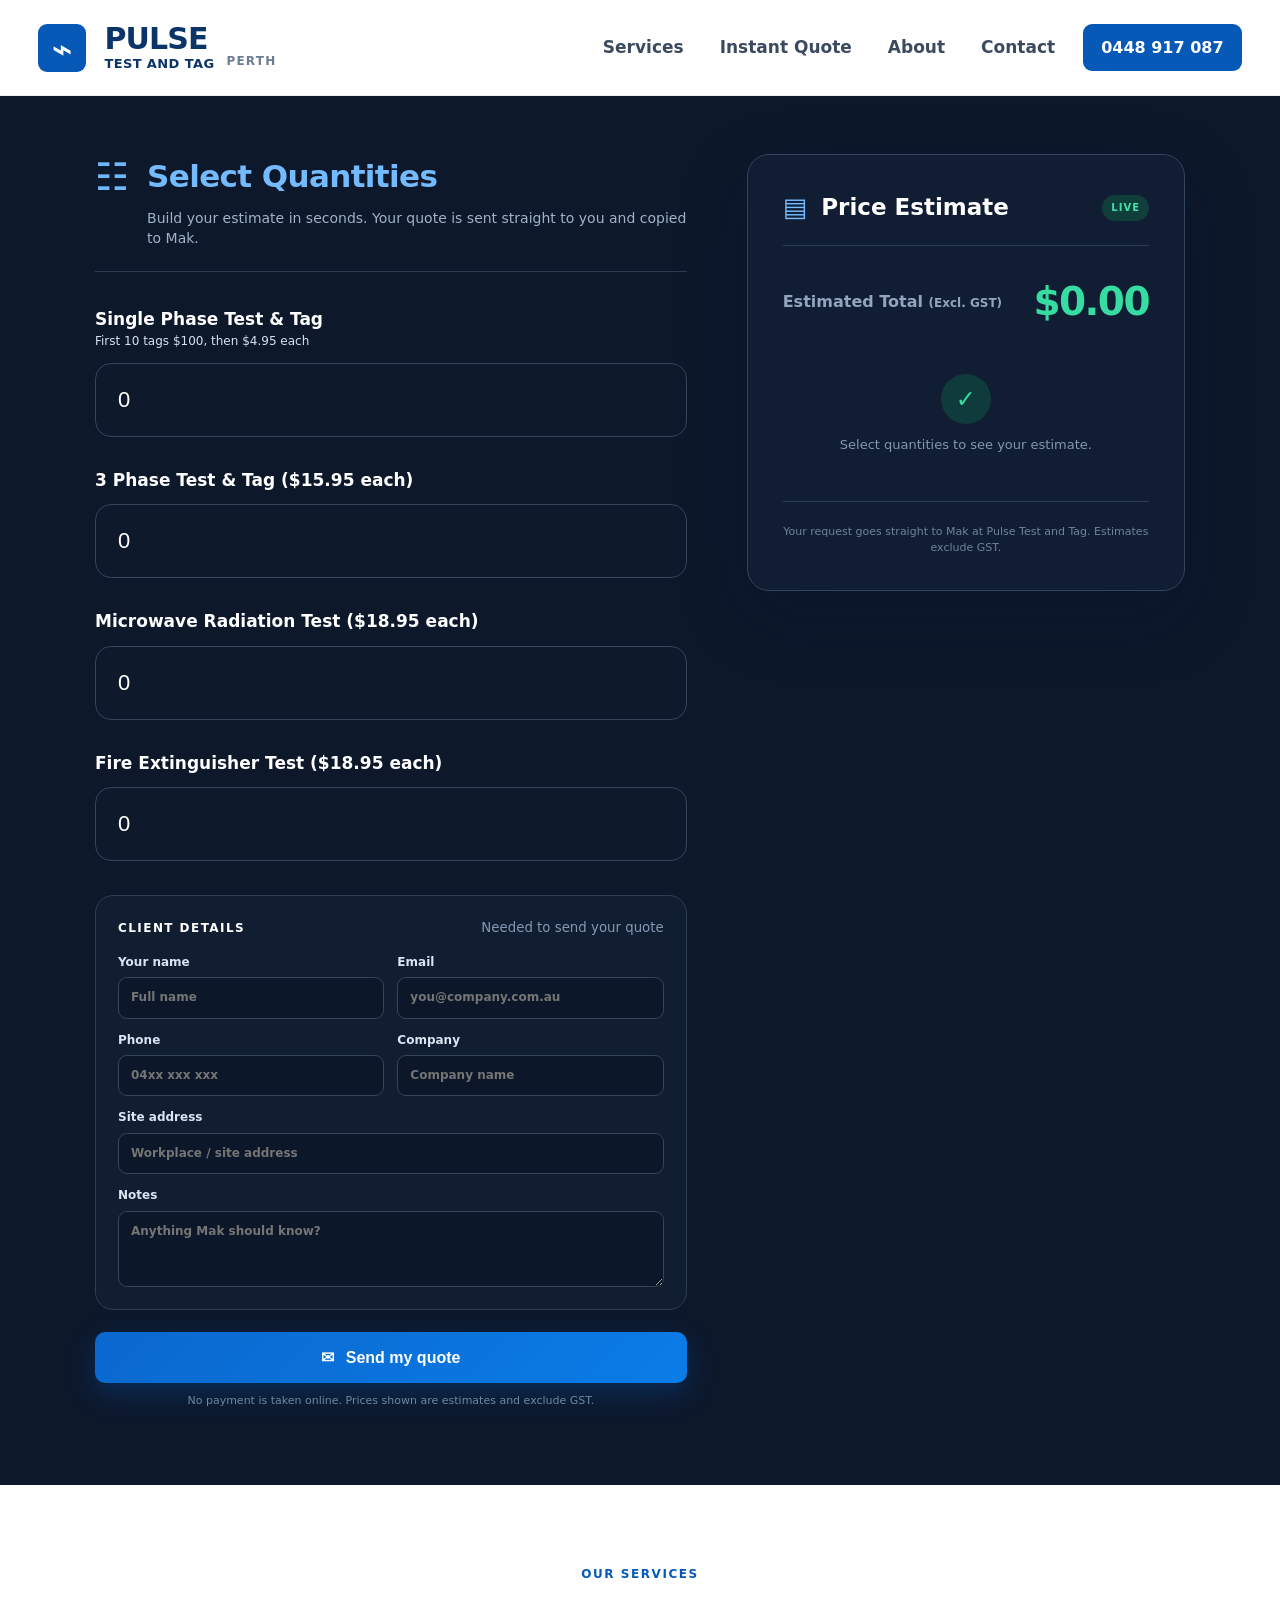
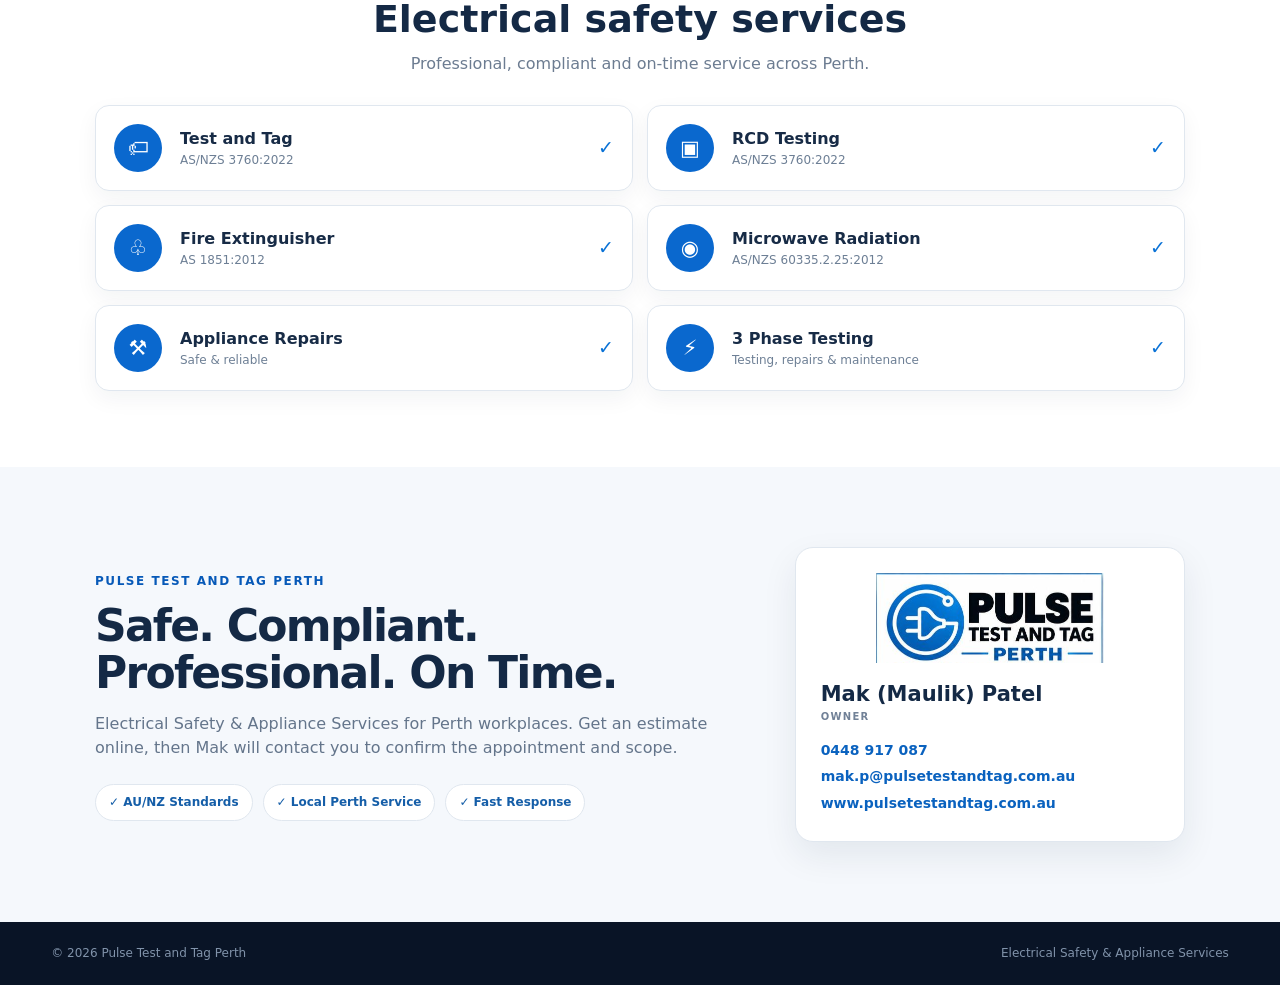
==== index.html @ f54ebde2 "Update viewport meta tag and form submission logic" ====
<!doctype html>
<html lang="en-AU">
<head>
  <meta charset="utf-8" />
  <meta name="viewport" content="width=device-width, initial-scale=1" />
  <meta name="description" content="Pulse Test and Tag Perth — instant test and tag quotes for electrical safety services." />
  <title>Pulse Test and Tag Perth | Instant Quote</title>
  <link rel="icon" href="pulse-logo.png" />
  <link rel="stylesheet" href="styles.css" />
</head>
<body>
  <header class="site-header">
    <div class="nav-shell">
      <a class="brand" href="#top" aria-label="Pulse Test and Tag Perth home">
        <span class="brand-mark">⌁</span>
        <span class="brand-word"><strong>PULSE</strong><small>TEST AND TAG</small></span>
        <span class="brand-perth">PERTH</span>
      </a>
      <nav class="desktop-nav" aria-label="Main navigation">
        <a href="#services">Services</a>
        <a href="#quote">Instant Quote</a>
        <a href="#about">About</a>
        <a href="#contact">Contact</a>
      </nav>
      <a class="header-call" href="tel:0448917087">0448 917 087</a>
    </div>
  </header>

  <main id="top">
    <section class="quote-hero" id="quote">
      <div class="quote-shell">
        <div class="quote-intro">
          <div class="mini-brand">
            <img src="pulse-logo.png" alt="Pulse Test and Tag Perth" />
          </div>
          <div class="title-line">
            <span class="sliders">☷</span>
            <div>
              <h1>Select Quantities</h1>
              <p>Build your estimate in seconds. Your quote is sent straight to you and copied to Mak.</p>
            </div>
          </div>
          <div class="rule"></div>

          <!-- WEB3FORMS NATIVE POST FORM -->
          <form id="quoteForm" action="https://api.web3forms.com/submit" method="POST">
            <input type="hidden" name="access_key" value="197459b2-5d3c-4fb0-997a-0d54102d7a5e">
            <input type="hidden" name="subject" value="New Pulse Test & Tag Quote Request">
            <input type="hidden" name="from_name" value="Pulse Test & Tag Perth Website">

            <!-- CALCULATED FORM VALUES FOR EMAIL -->
            <input type="hidden" name="Estimate_Ex_GST" id="quoteTotal" value="$0.00">
            <input type="hidden" name="Estimate_GST" id="quoteGst" value="$0.00">
            <input type="hidden" name="Estimate_Inc_GST" id="quoteTotalInc" value="$0.00">

            <div class="quantity-list">
              <label class="quantity-field">
                <span class="field-title">Single Phase Test &amp; Tag</span>
                <span class="field-help">First 10 tags $100, then $4.95 each</span>
                <input type="number" min="0" step="1" value="0" name="Single_Phase_Qty" id="singlePhase" inputmode="numeric" oninput="calculateEstimate()" />
              </label>
              <label class="quantity-field">
                <span class="field-title">3 Phase Test &amp; Tag <em>($15.95 each)</em></span>
                <input type="number" min="0" step="1" value="0" name="Three_Phase_Qty" id="threePhase" inputmode="numeric" oninput="calculateEstimate()" />
              </label>
              <label class="quantity-field">
                <span class="field-title">Microwave Radiation Test <em>($18.95 each)</em></span>
                <input type="number" min="0" step="1" value="0" name="Microwave_Qty" id="microwave" inputmode="numeric" oninput="calculateEstimate()" />
              </label>
              <label class="quantity-field">
                <span class="field-title">Fire Extinguisher Test <em>($18.95 each)</em></span>
                <input type="number" min="0" step="1" value="0" name="Fire_Extinguisher_Qty" id="fire" inputmode="numeric" oninput="calculateEstimate()" />
              </label>
            </div>

            <div class="client-box">
              <div class="client-heading"><span>CLIENT DETAILS</span><small>Needed to send your quote</small></div>
              <div class="client-grid">
                <label>Your name<input required name="Client_Name" id="clientName" placeholder="Full name" /></label>
                <label>Email<input required type="email" name="email" id="clientEmail" placeholder="you@company.com.au" /></label>
                <label>Phone<input name="Phone" id="clientPhone" placeholder="04xx xxx xxx" /></label>
                <label>Company<input name="Company" id="clientCompany" placeholder="Company name" /></label>
                <label class="full">Site address<input name="Address" id="clientAddress" placeholder="Workplace / site address" /></label>
                <label class="full">Notes<textarea name="Notes" id="clientNotes" rows="3" placeholder="Anything Mak should know?"></textarea></label>
              </div>
            </div>

            <button class="send-btn" id="sendBtn" type="submit"><span>✉</span> Send my quote</button>
            <p class="privacy-note">No payment is taken online. Prices shown are estimates and exclude GST.</p>
          </form>
        </div>

        <aside class="estimate-card" aria-live="polite">
          <div class="estimate-header">
            <div class="estimate-title"><span class="receipt-icon">▤</span><h2>Price Estimate</h2></div>
            <span class="live-dot">LIVE</span>
          </div>
          <div class="estimate-rule"></div>
          <div class="estimate-total">
            <span>Estimated Total <small>(Excl. GST)</small></span>
            <strong id="total">$0.00</strong>
          </div>
          <div class="estimate-items" id="estimateList">
            <div class="empty-state"><span class="check-circle">✓</span><p>Select quantities to see your estimate.</p></div>
          </div>
          <div class="estimate-foot">Your request goes straight to Mak at Pulse Test and Tag. Estimates exclude GST.</div>
        </aside>
      </div>
    </section>

    <section class="service-band" id="services">
      <div class="services-shell">
        <div class="services-heading">
          <span>OUR SERVICES</span>
          <h2>Electrical safety services</h2>
          <p>Professional, compliant and on-time service across Perth.</p>
        </div>
        <div class="service-grid">
          <article><div class="service-icon">🏷</div><div><h3>Test and Tag</h3><p>AS/NZS 3760:2022</p></div><b>✓</b></article>
          <article><div class="service-icon">▣</div><div><h3>RCD Testing</h3><p>AS/NZS 3760:2022</p></div><b>✓</b></article>
          <article><div class="service-icon">♧</div><div><h3>Fire Extinguisher</h3><p>AS 1851:2012</p></div><b>✓</b></article>
          <article><div class="service-icon">◉</div><div><h3>Microwave Radiation</h3><p>AS/NZS 60335.2.25:2012</p></div><b>✓</b></article>
          <article><div class="service-icon">⚒</div><div><h3>Appliance Repairs</h3><p>Safe &amp; reliable</p></div><b>✓</b></article>
          <article><div class="service-icon">⚡</div><div><h3>3 Phase Testing</h3><p>Testing, repairs &amp; maintenance</p></div><b>✓</b></article>
        </div>
      </div>
    </section>

    <section class="about-section" id="about">
      <div class="about-shell">
        <div>
          <span class="eyebrow">PULSE TEST AND TAG PERTH</span>
          <h2>Safe. Compliant. Professional. On Time.</h2>
          <p>Electrical Safety &amp; Appliance Services for Perth workplaces. Get an estimate online, then Mak will contact you to confirm the appointment and scope.</p>
          <div class="trust-pills"><span>✓ AU/NZ Standards</span><span>✓ Local Perth Service</span><span>✓ Fast Response</span></div>
        </div>
        <div class="contact-panel" id="contact">
          <img src="pulse-logo.png" alt="Pulse Test and Tag Perth logo" />
          <h3>Mak (Maulik) Patel</h3><span>OWNER</span>
          <a href="tel:0448917087">0448 917 087</a>
          <a href="mailto:mak.p@pulsetestandtag.com.au">mak.p@pulsetestandtag.com.au</a>
          <a href="https://www.pulsetestandtag.com.au" target="_blank" rel="noopener">www.pulsetestandtag.com.au</a>
        </div>
      </div>
    </section>
  </main>

  <footer><div>© <span id="year"></span> Pulse Test and Tag Perth</div><div>Electrical Safety &amp; Appliance Services</div></footer>

  <script src="app.js"></script>
  <script>
    document.getElementById('year').innerText = new Date().getFullYear();

    function calculateEstimate() {
      const sp = parseInt(document.getElementById('singlePhase').value) || 0;
      const tp = parseInt(document.getElementById('threePhase').value) || 0;
      const mw = parseInt(document.getElementById('microwave').value) || 0;
      const fe = parseInt(document.getElementById('fire').value) || 0;

      let subtotal = 0;
      let listHtml = '';

      if (sp > 0) {
        const spCost = (sp <= 10) ? 100 : 100 + ((sp - 10) * 4.95);
        subtotal += spCost;
        listHtml += `<div class="estimate-row"><span>Single Phase (${sp})</span><strong>$${spCost.toFixed(2)}</strong></div>`;
      }
      if (tp > 0) {
        const tpCost = tp * 15.95;
        subtotal += tpCost;
        listHtml += `<div class="estimate-row"><span>3 Phase (${tp})</span><strong>$${tpCost.toFixed(2)}</strong></div>`;
      }
      if (mw > 0) {
        const mwCost = mw * 18.95;
        subtotal += mwCost;
        listHtml += `<div class="estimate-row"><span>Microwave (${mw})</span><strong>$${mwCost.toFixed(2)}</strong></div>`;
      }
      if (fe > 0) {
        const feCost = fe * 18.95;
        subtotal += feCost;
        listHtml += `<div class="estimate-row"><span>Fire Extinguisher (${fe})</span><strong>$${feCost.toFixed(2)}</strong></div>`;
      }

      if (subtotal === 0) {
        document.getElementById('estimateList').innerHTML = '<div class="empty-state"><span class="check-circle">✓</span><p>Select quantities to see your estimate.</p></div>';
      } else {
        document.getElementById('estimateList').innerHTML = listHtml;
      }

      const gst = subtotal * 0.10;
      const totalInc = subtotal + gst;

      document.getElementById('total').innerText = '$' + subtotal.toFixed(2);
      document.getElementById('quoteTotal').value = '$' + subtotal.toFixed(2);
      document.getElementById('quoteGst').value = '$' + gst.toFixed(2);
      document.getElementById('quoteTotalInc').value = '$' + totalInc.toFixed(2);
    }
  </script>
</body>
</html>
---- styles.css ----
:root{--navy:#0d182b;--navy2:#121e33;--blue:#0759b8;--blue2:#0b72dd;--cyan:#75b9ff;--green:#36dca2;--white:#fff;--muted:#91a4bd;--line:#2d3d54;--light:#f4f7fb;--ink:#12233b;--shadow:0 24px 70px rgba(3,18,40,.24)}
*{box-sizing:border-box}html{scroll-behavior:smooth}body{margin:0;font-family:Inter,ui-sans-serif,system-ui,-apple-system,BlinkMacSystemFont,"Segoe UI",sans-serif;color:var(--ink);background:#fff;line-height:1.45}a{text-decoration:none;color:inherit}.site-header{height:96px;background:#fff;border-bottom:1px solid #edf1f5;position:sticky;top:0;z-index:50}.nav-shell{height:100%;width:min(1280px,94%);margin:auto;display:flex;align-items:center;gap:28px}.brand{display:flex;align-items:center;min-width:340px;position:relative}.brand-mark{width:48px;height:48px;border-radius:9px;background:#0759b8;color:#fff;display:grid;place-items:center;font-size:35px;font-weight:900}.brand-word{margin-left:18px;display:flex;flex-direction:column;color:#0b3569;line-height:.92}.brand-word strong{font-size:30px;letter-spacing:-.03em}.brand-word small{font-size:13px;font-weight:900;letter-spacing:.03em;margin-top:5px}.brand-perth{font-size:12px;color:#6d7d92;font-weight:800;letter-spacing:.1em;margin-left:12px;margin-top:29px}.desktop-nav{display:flex;align-items:center;gap:36px;margin-left:auto;font-size:17px;font-weight:750;color:#3c4a60}.desktop-nav a:hover{color:var(--blue)}.header-call{background:#0759b8;color:#fff;padding:12px 18px;border-radius:9px;font-weight:900;white-space:nowrap}
.quote-hero{background:var(--navy);min-height:850px;padding:58px 0 76px}.quote-shell{width:min(1090px,92%);margin:auto;display:grid;grid-template-columns:1.08fr .8fr;gap:60px}.quote-intro{color:#fff}.mini-brand{display:none}.title-line{display:flex;gap:18px;align-items:flex-start}.sliders{color:#6fb8ff;font-size:38px;line-height:1;margin-top:4px}.title-line h1{font-size:31px;color:#74baff;margin:0 0 9px;letter-spacing:-.02em}.title-line p{margin:0;color:#9fb2ca;font-size:14px;max-width:540px}.rule,.estimate-rule{height:1px;background:#2b3b51;margin:22px 0 35px}.quantity-list{display:flex;flex-direction:column;gap:31px}.quantity-field{display:block}.field-title{display:block;font-size:17px;font-weight:850;color:#fff}.field-title em{font-style:normal;font-weight:700}.field-help{display:block;color:#d7e2ef;font-size:12px;margin-top:2px}.quantity-field input{display:block;width:100%;height:74px;margin-top:12px;border:1px solid #34455d;border-radius:16px;background:#0e192c;color:#fff;padding:0 22px;font-size:22px;outline:none;transition:.18s}.quantity-field input:focus{border-color:#65adff;box-shadow:0 0 0 3px rgba(90,165,255,.12)}.client-box{margin-top:34px;padding:22px;border:1px solid #2c3e56;border-radius:18px;background:#111e32}.client-heading{display:flex;justify-content:space-between;gap:15px;align-items:end;margin-bottom:16px}.client-heading span{font-weight:900;color:#fff;font-size:12px;letter-spacing:.12em}.client-heading small{color:#8498b2}.client-grid{display:grid;grid-template-columns:1fr 1fr;gap:13px}.client-grid label{font-size:12px;font-weight:800;color:#d9e5f2}.client-grid .full{grid-column:1/-1}.client-grid input,.client-grid textarea{display:block;width:100%;margin-top:6px;background:#0c1729;border:1px solid #33445b;color:#fff;border-radius:9px;padding:11px 12px;font:inherit;resize:vertical}.client-grid input:focus,.client-grid textarea:focus{outline:2px solid rgba(103,178,255,.22);border-color:#5aabff}.send-btn{width:100%;margin-top:22px;border:0;border-radius:10px;padding:16px 22px;background:linear-gradient(135deg,#0a68ce,#0b7ce7);color:#fff;font-size:16px;font-weight:900;cursor:pointer;box-shadow:0 10px 28px rgba(0,93,198,.3)}.send-btn:hover{filter:brightness(1.08)}.send-btn span{margin-right:7px}.privacy-note{text-align:center;color:#7186a1;font-size:11px;margin:10px 0 0}
.estimate-card{background:#111d32;border:1px solid #33445d;border-radius:22px;padding:34px 35px;align-self:start;position:sticky;top:118px;box-shadow:var(--shadow)}.estimate-header{display:flex;justify-content:space-between;align-items:center}.estimate-title{display:flex;gap:14px;align-items:center}.receipt-icon{color:#73bbff;font-size:26px}.estimate-title h2{margin:0;color:#fff;font-size:23px}.live-dot{font-size:10px;letter-spacing:.1em;font-weight:900;color:#40e0a7;background:#103e3b;padding:6px 9px;border-radius:999px}.estimate-rule{margin:18px 0 28px}.estimate-total{display:flex;justify-content:space-between;gap:20px;align-items:center}.estimate-total>span{color:#91a5bf;font-size:16px;font-weight:750}.estimate-total small{font-size:12px}.estimate-total strong{color:var(--green);font-size:39px;letter-spacing:-.04em}.estimate-items{min-height:135px;padding:24px 0 12px}.estimate-row{display:flex;justify-content:space-between;gap:15px;color:#d8e2ed;font-size:13px;padding:8px 0;border-bottom:1px solid #293950}.estimate-row strong{color:#fff}.empty-state{text-align:center;color:#8297b0;padding:20px 0}.check-circle{display:grid;place-items:center;width:50px;height:50px;margin:0 auto 12px;border-radius:50%;background:#103b3c;color:#36dca2;font-size:24px}.empty-state p{margin:0;font-size:13px}.request-state{border-top:1px solid #2d3d54;padding:28px 0 12px;text-align:center}.success-check{width:72px;height:72px;margin:0 auto 18px;border-radius:50%;background:#103c3b;color:#37dca2;display:grid;place-items:center;font-size:38px}.request-state h3{margin:0 0 9px;color:#fff;font-size:21px}.request-state p{color:#90a5bf;margin:0 auto 12px;max-width:380px;font-size:14px}.request-state a{color:#76bbff;font-size:13px;font-weight:800}.estimate-foot{border-top:1px solid #2d3d54;margin-top:14px;padding-top:22px;text-align:center;color:#6e839e;font-size:11px}.status{margin-top:15px;padding:12px;border-radius:9px;text-align:center;font-size:12px;font-weight:800}.status:empty{display:none}.status.show{display:block}.status.success{background:#0c4039;color:#63f0c0}.status.error{background:#4b2531;color:#ffc0cc}
.service-band{background:#fff;padding:76px 0}.services-shell{width:min(1090px,92%);margin:auto}.services-heading{text-align:center;margin-bottom:30px}.services-heading>span,.eyebrow{color:var(--blue);font-weight:900;font-size:12px;letter-spacing:.13em}.services-heading h2{margin:8px 0 5px;font-size:38px;color:#142945}.services-heading p{margin:0;color:#6c7c91}.service-grid{display:grid;grid-template-columns:1fr 1fr;gap:14px}.service-grid article{display:grid;grid-template-columns:52px 1fr 30px;align-items:center;gap:14px;border:1px solid #e0e7ef;border-radius:14px;padding:18px;background:#fff;box-shadow:0 8px 22px rgba(11,35,66,.05)}.service-icon{width:48px;height:48px;border-radius:50%;background:#0a68ce;color:#fff;display:grid;place-items:center;font-size:21px}.service-grid h3{margin:0;font-size:16px;color:#172b46}.service-grid p{margin:2px 0 0;color:#6d7f95;font-size:12px}.service-grid b{color:#0a72d6;font-size:19px;text-align:right}
.about-section{background:#f5f8fc;padding:80px 0}.about-shell{width:min(1090px,92%);margin:auto;display:grid;grid-template-columns:1fr .62fr;gap:70px;align-items:center}.about-shell h2{font-size:44px;line-height:1.06;letter-spacing:-.04em;color:#142945;margin:12px 0 16px}.about-shell p{color:#64758b;font-size:16px;max-width:650px}.trust-pills{display:flex;flex-wrap:wrap;gap:10px;margin-top:25px}.trust-pills span{background:#fff;border:1px solid #e0e7ef;border-radius:999px;padding:9px 13px;color:#155ea8;font-weight:800;font-size:12px}.contact-panel{background:#fff;border:1px solid #e0e7ef;border-radius:18px;padding:25px;box-shadow:0 14px 35px rgba(12,38,68,.08);display:flex;flex-direction:column}.contact-panel img{width:100%;height:90px;object-fit:contain;margin-bottom:8px}.contact-panel h3{margin:8px 0 0;color:#142945;font-size:21px}.contact-panel>span{font-size:10px;letter-spacing:.13em;color:#718197;font-weight:900;margin-bottom:13px}.contact-panel a{color:#0a62bf;font-weight:800;font-size:14px;margin:3px 0}footer{background:#091426;color:#8193aa;display:flex;justify-content:space-between;gap:20px;flex-wrap:wrap;padding:23px 4%;font-size:12px}
@media(max-width:900px){.site-header{height:78px}.brand{min-width:auto}.brand-word strong{font-size:24px}.brand-word small{font-size:10px}.brand-perth{display:none}.desktop-nav{display:none}.header-call{margin-left:auto;font-size:12px}.quote-hero{padding:40px 0}.quote-shell{grid-template-columns:1fr;gap:28px}.estimate-card{position:static}.service-grid{grid-template-columns:1fr}.about-shell{grid-template-columns:1fr;gap:35px}.about-shell h2{font-size:36px}}
@media(max-width:600px){.nav-shell{width:94%}.brand-mark{width:42px;height:42px}.brand-word{margin-left:10px}.brand-word strong{font-size:21px}.brand-word small{font-size:9px}.header-call{padding:9px 10px;font-size:11px}.quote-shell,.services-shell,.about-shell{width:92%}.title-line h1{font-size:27px}.client-grid{grid-template-columns:1fr}.client-grid .full{grid-column:auto}.quantity-field input{height:64px}.estimate-card{padding:25px 21px}.estimate-total{display:block}.estimate-total strong{display:block;margin-top:7px}.services-heading h2{font-size:32px}.about-shell h2{font-size:32px}}

.thank-you-page{min-height:100vh;display:grid;place-items:center;padding:32px;background:#0e1728}.thank-you-card{width:min(680px,92vw);text-align:center;background:#162238;border:1px solid rgba(255,255,255,.12);border-radius:28px;padding:48px 28px;color:#fff;box-shadow:0 25px 80px rgba(0,0,0,.35)}.thank-logo{width:min(280px,75%);height:auto;margin:0 auto 22px;display:block}.thank-you-card h1{font-size:clamp(30px,5vw,48px);margin:18px 0 12px}.thank-you-card p{color:#b8c7df;font-size:18px;line-height:1.6;margin:8px auto;max-width:560px}.thank-button{display:inline-flex;text-decoration:none;margin-top:26px;width:auto;padding:15px 28px}.call-link{display:block;margin-top:18px;color:#8fc4ff;text-decoration:none;font-weight:700}
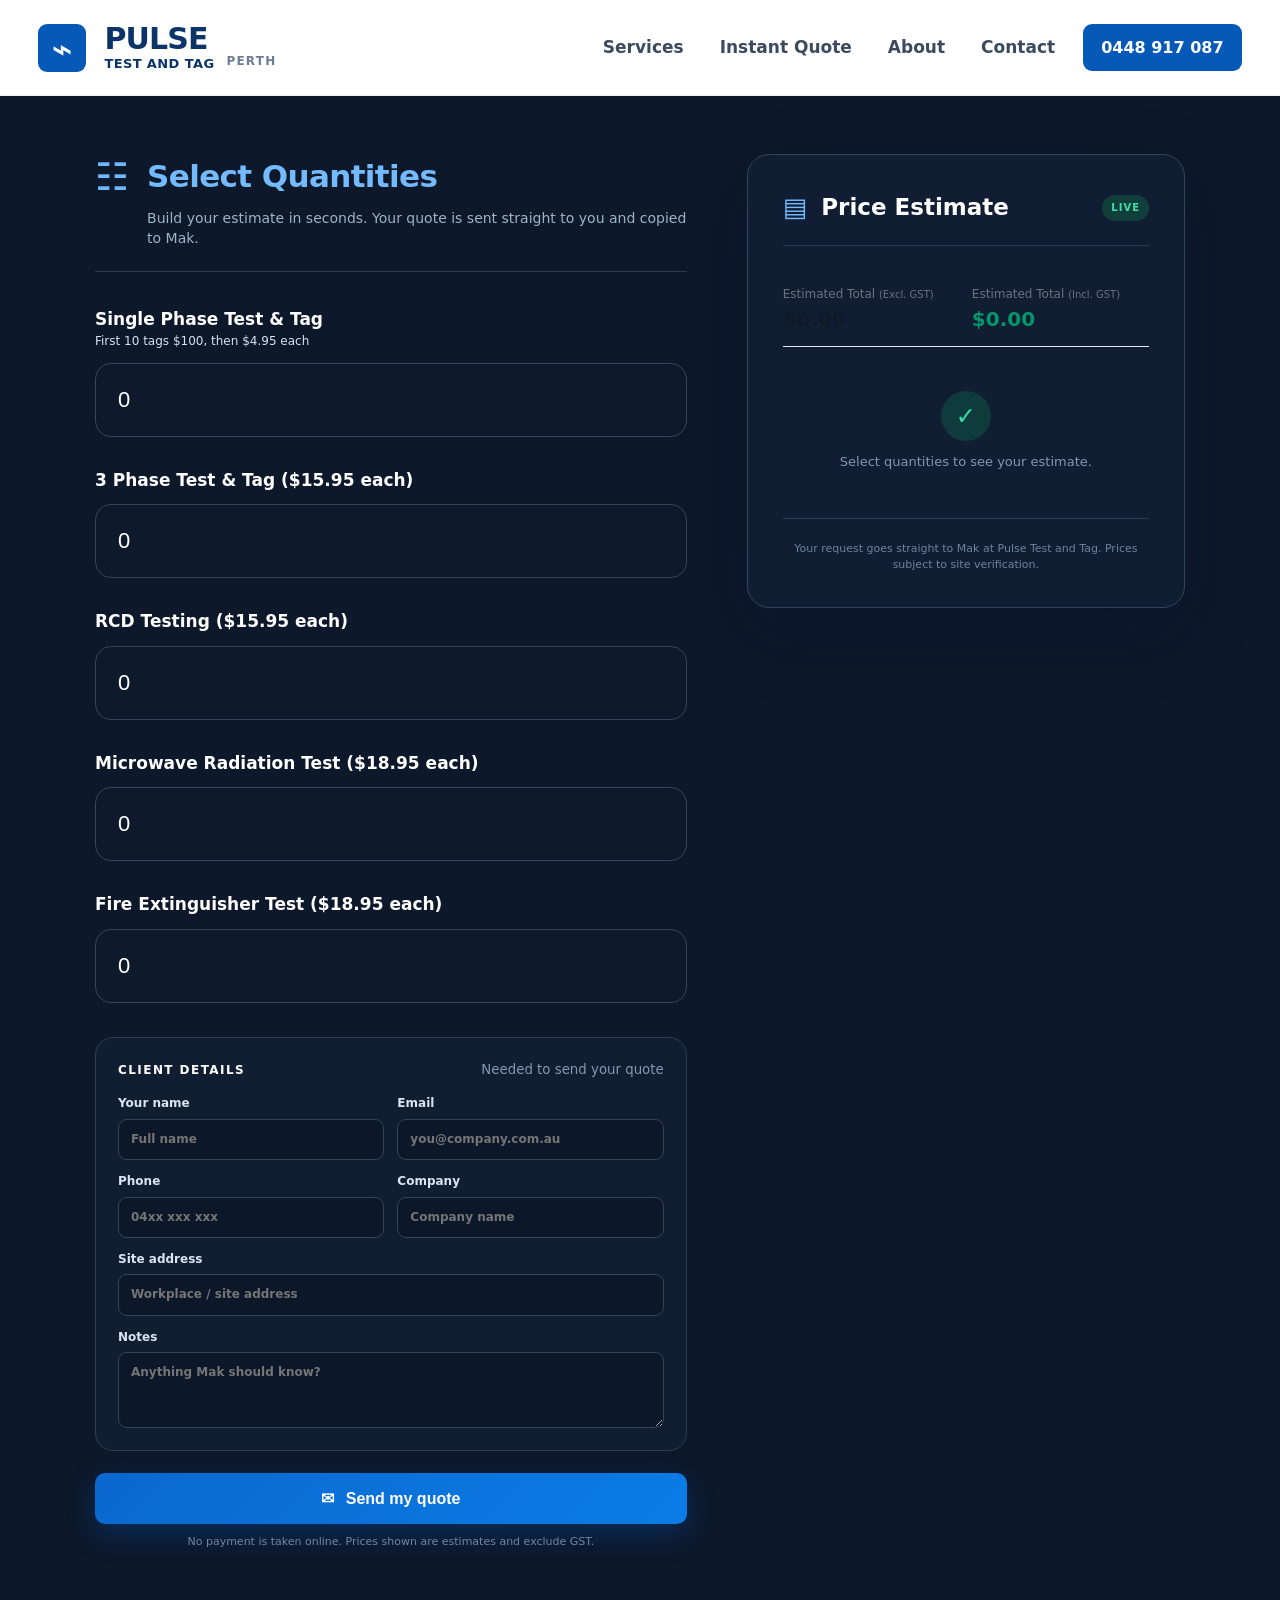
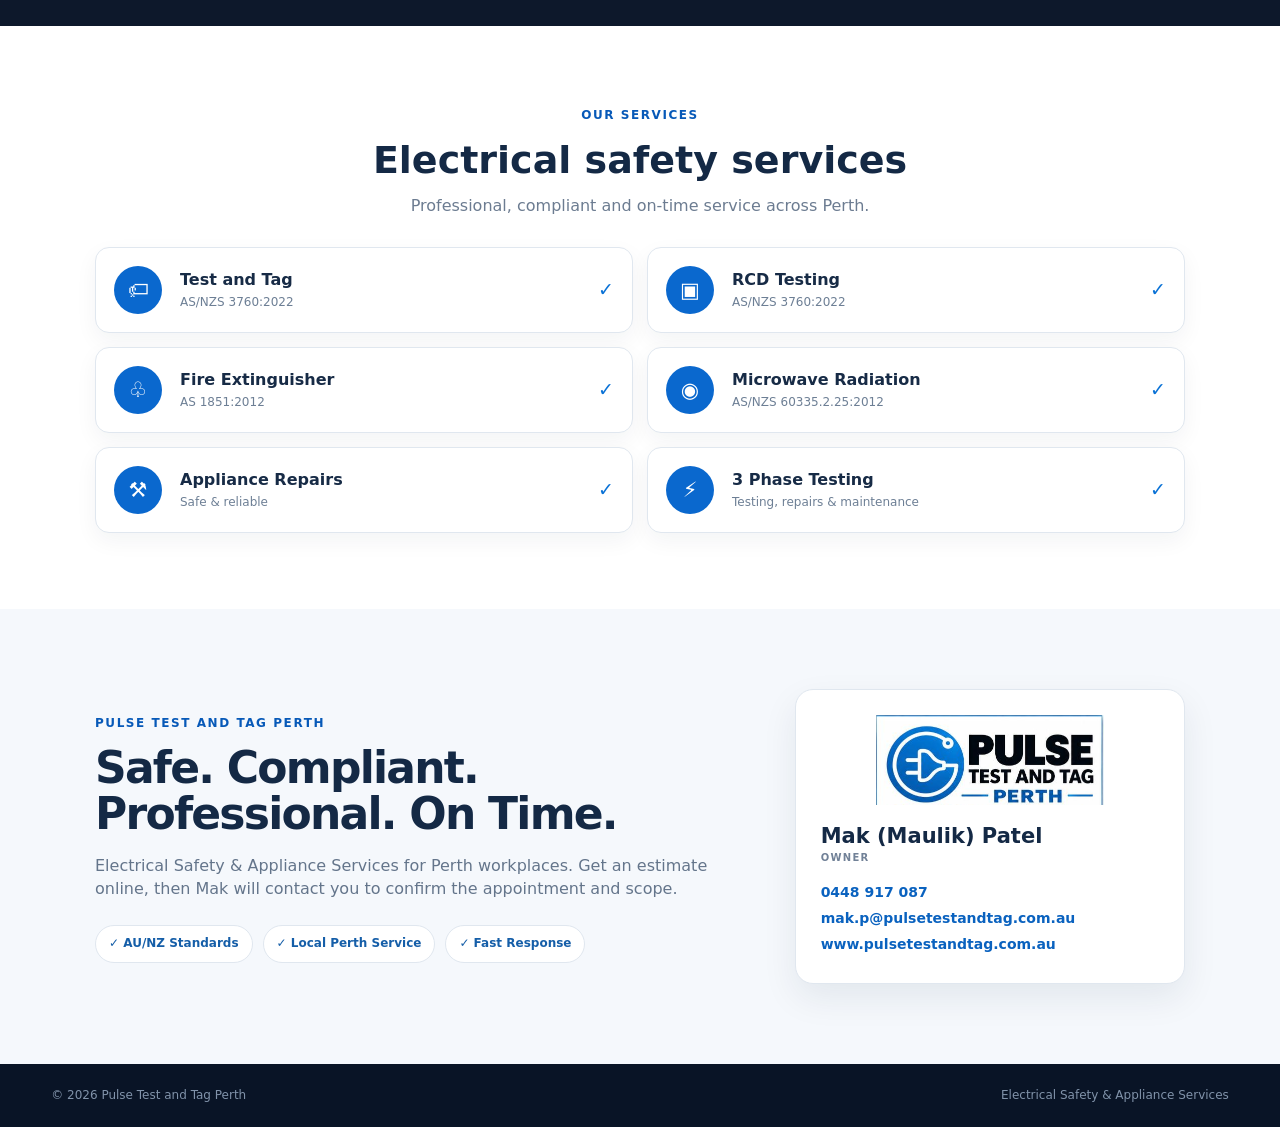
==== commit 4b67e543: "Update index.html" ====
--- a/index.html
+++ b/index.html
@@ -7,6 +7,39 @@
   <title>Pulse Test and Tag Perth | Instant Quote</title>
   <link rel="icon" href="pulse-logo.png" />
   <link rel="stylesheet" href="styles.css" />
+  <style>
+    /* Inline styles for side-by-side total grid */
+    .estimate-totals-grid {
+      display: grid;
+      grid-template-columns: 1fr 1fr;
+      gap: 12px;
+      padding: 12px 0;
+      border-bottom: 1px solid #e5e7eb;
+    }
+    .total-col {
+      display: flex;
+      flex-direction: column;
+    }
+    .total-col span {
+      font-size: 0.75rem;
+      color: #6b7280;
+      margin-bottom: 2px;
+    }
+    .total-col strong {
+      font-size: 1.25rem;
+      font-weight: 700;
+      color: #111827;
+    }
+    .total-col.highlight strong {
+      color: #059669;
+    }
+    .error-msg {
+      color: #dc2626;
+      font-size: 0.85rem;
+      margin-top: 8px;
+      display: none;
+    }
+  </style>
 </head>
 <body>
   <header class="site-header">
@@ -43,7 +76,7 @@
           <div class="rule"></div>
 
           <!-- WEB3FORMS NATIVE POST FORM -->
-          <form id="quoteForm" action="https://api.web3forms.com/submit" method="POST">
+          <form id="quoteForm" action="https://api.web3forms.com/submit" method="POST" onsubmit="return validateQuoteForm(event)">
             <input type="hidden" name="access_key" value="197459b2-5d3c-4fb0-997a-0d54102d7a5e">
             <input type="hidden" name="subject" value="New Pulse Test & Tag Quote Request">
             <input type="hidden" name="from_name" value="Pulse Test & Tag Perth Website">
@@ -62,6 +95,10 @@
               <label class="quantity-field">
                 <span class="field-title">3 Phase Test &amp; Tag <em>($15.95 each)</em></span>
                 <input type="number" min="0" step="1" value="0" name="Three_Phase_Qty" id="threePhase" inputmode="numeric" oninput="calculateEstimate()" />
+              </label>
+              <label class="quantity-field">
+                <span class="field-title">RCD Testing <em>($15.95 each)</em></span>
+                <input type="number" min="0" step="1" value="0" name="RCD_Qty" id="rcdTesting" inputmode="numeric" oninput="calculateEstimate()" />
               </label>
               <label class="quantity-field">
                 <span class="field-title">Microwave Radiation Test <em>($18.95 each)</em></span>
@@ -85,6 +122,7 @@
               </div>
             </div>
 
+            <p id="formError" class="error-msg">Please select at least one item quantity before submitting.</p>
             <button class="send-btn" id="sendBtn" type="submit"><span>✉</span> Send my quote</button>
             <p class="privacy-note">No payment is taken online. Prices shown are estimates and exclude GST.</p>
           </form>
@@ -96,14 +134,22 @@
             <span class="live-dot">LIVE</span>
           </div>
           <div class="estimate-rule"></div>
-          <div class="estimate-total">
-            <span>Estimated Total <small>(Excl. GST)</small></span>
-            <strong id="total">$0.00</strong>
-          </div>
+
+          <div class="estimate-totals-grid">
+            <div class="total-col">
+              <span>Estimated Total <small>(Excl. GST)</small></span>
+              <strong id="totalExGst">$0.00</strong>
+            </div>
+            <div class="total-col highlight">
+              <span>Estimated Total <small>(Incl. GST)</small></span>
+              <strong id="totalIncGst">$0.00</strong>
+            </div>
+          </div>
+
           <div class="estimate-items" id="estimateList">
             <div class="empty-state"><span class="check-circle">✓</span><p>Select quantities to see your estimate.</p></div>
           </div>
-          <div class="estimate-foot">Your request goes straight to Mak at Pulse Test and Tag. Estimates exclude GST.</div>
+          <div class="estimate-foot">Your request goes straight to Mak at Pulse Test and Tag. Prices subject to site verification.</div>
         </aside>
       </div>
     </section>
@@ -152,10 +198,11 @@
     document.getElementById('year').innerText = new Date().getFullYear();
 
     function calculateEstimate() {
-      const sp = parseInt(document.getElementById('singlePhase').value) || 0;
-      const tp = parseInt(document.getElementById('threePhase').value) || 0;
-      const mw = parseInt(document.getElementById('microwave').value) || 0;
-      const fe = parseInt(document.getElementById('fire').value) || 0;
+      const sp = parseInt(document.getElementById('singlePhase').value, 10) || 0;
+      const tp = parseInt(document.getElementById('threePhase').value, 10) || 0;
+      const rcd = parseInt(document.getElementById('rcdTesting').value, 10) || 0;
+      const mw = parseInt(document.getElementById('microwave').value, 10) || 0;
+      const fe = parseInt(document.getElementById('fire').value, 10) || 0;
 
       let subtotal = 0;
       let listHtml = '';
@@ -170,6 +217,11 @@
         subtotal += tpCost;
         listHtml += `<div class="estimate-row"><span>3 Phase (${tp})</span><strong>$${tpCost.toFixed(2)}</strong></div>`;
       }
+      if (rcd > 0) {
+        const rcdCost = rcd * 15.95;
+        subtotal += rcdCost;
+        listHtml += `<div class="estimate-row"><span>RCD Testing (${rcd})</span><strong>$${rcdCost.toFixed(2)}</strong></div>`;
+      }
       if (mw > 0) {
         const mwCost = mw * 18.95;
         subtotal += mwCost;
@@ -190,11 +242,33 @@
       const gst = subtotal * 0.10;
       const totalInc = subtotal + gst;
 
-      document.getElementById('total').innerText = '$' + subtotal.toFixed(2);
+      document.getElementById('totalExGst').innerText = '$' + subtotal.toFixed(2);
+      document.getElementById('totalIncGst').innerText = '$' + totalInc.toFixed(2);
+
       document.getElementById('quoteTotal').value = '$' + subtotal.toFixed(2);
       document.getElementById('quoteGst').value = '$' + gst.toFixed(2);
       document.getElementById('quoteTotalInc').value = '$' + totalInc.toFixed(2);
     }
+
+    function validateQuoteForm(event) {
+      const sp = parseInt(document.getElementById('singlePhase').value, 10) || 0;
+      const tp = parseInt(document.getElementById('threePhase').value, 10) || 0;
+      const rcd = parseInt(document.getElementById('rcdTesting').value, 10) || 0;
+      const mw = parseInt(document.getElementById('microwave').value, 10) || 0;
+      const fe = parseInt(document.getElementById('fire').value, 10) || 0;
+
+      const totalItems = sp + tp + rcd + mw + fe;
+      const errorElem = document.getElementById('formError');
+
+      if (totalItems === 0) {
+        errorElem.style.display = 'block';
+        return false;
+      }
+      errorElem.style.display = 'none';
+      return true;
+    }
+
+    document.addEventListener('DOMContentLoaded', calculateEstimate);
   </script>
 </body>
 </html>
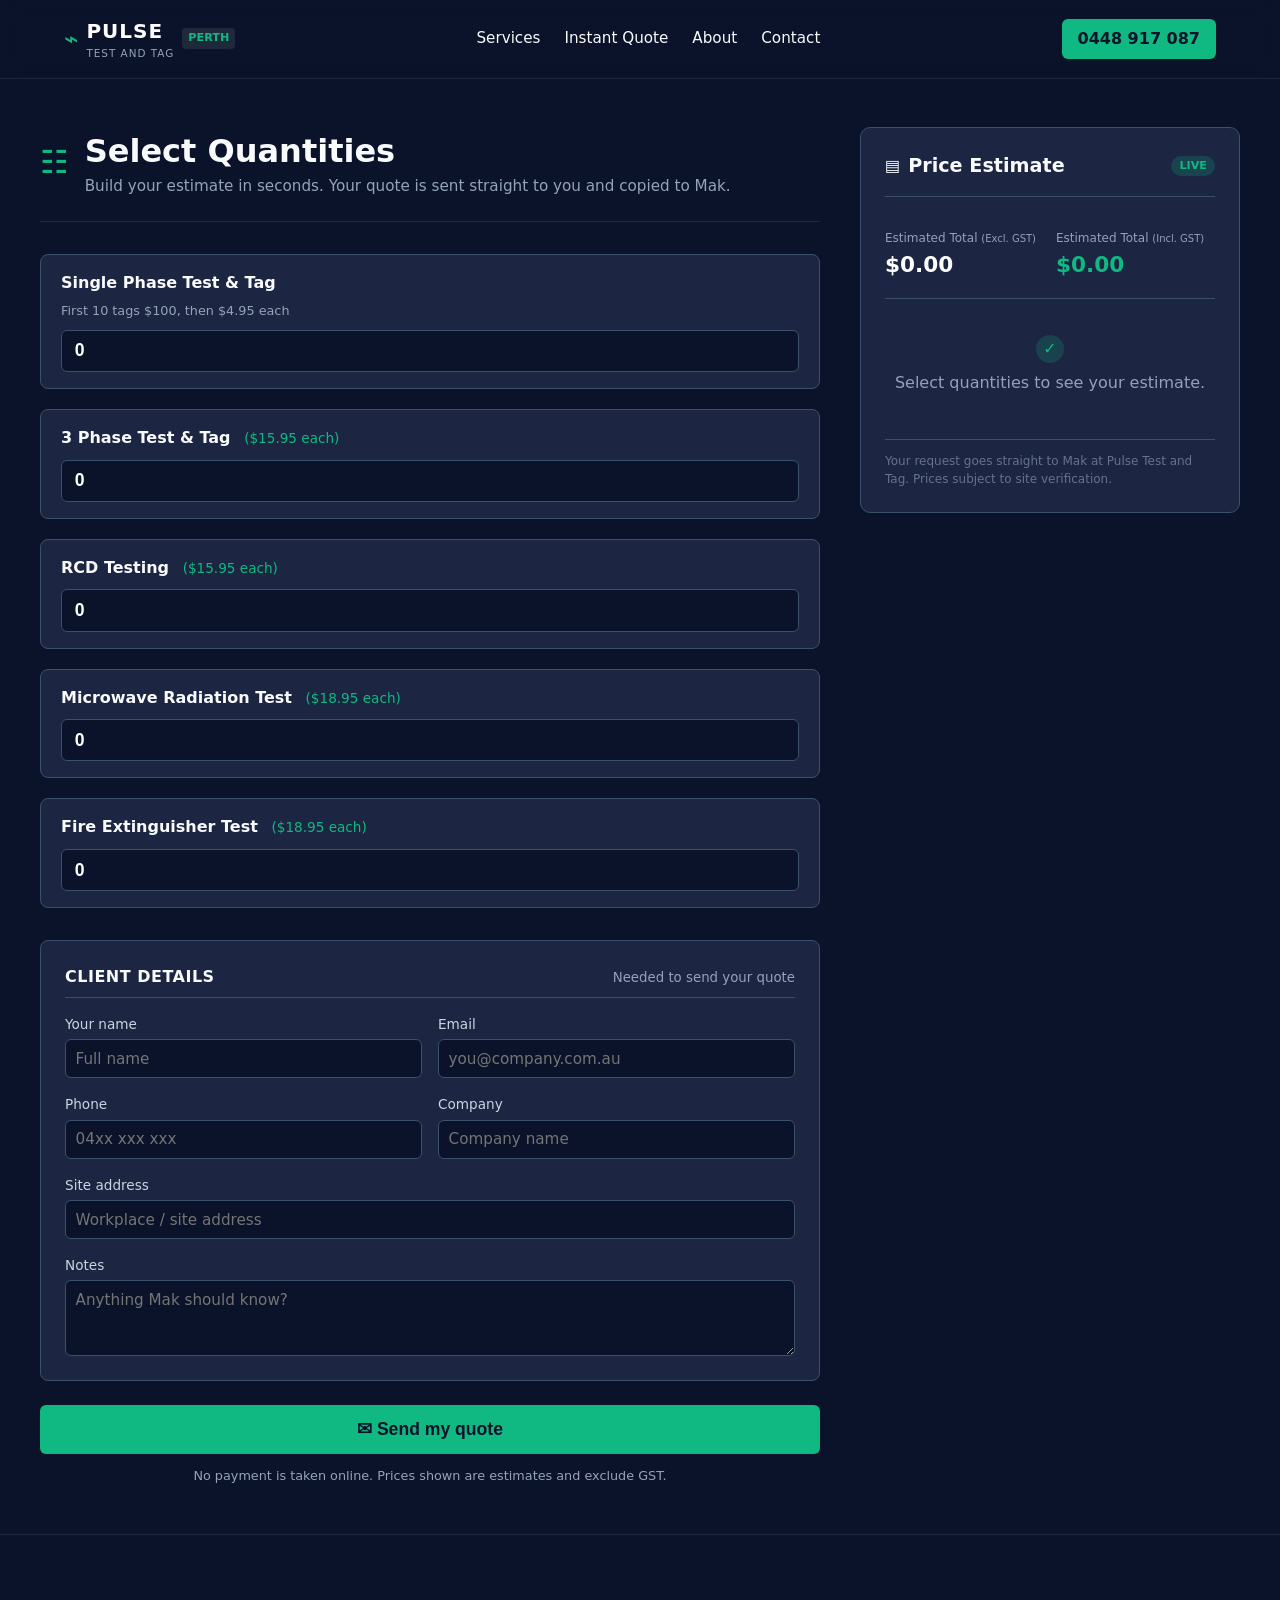
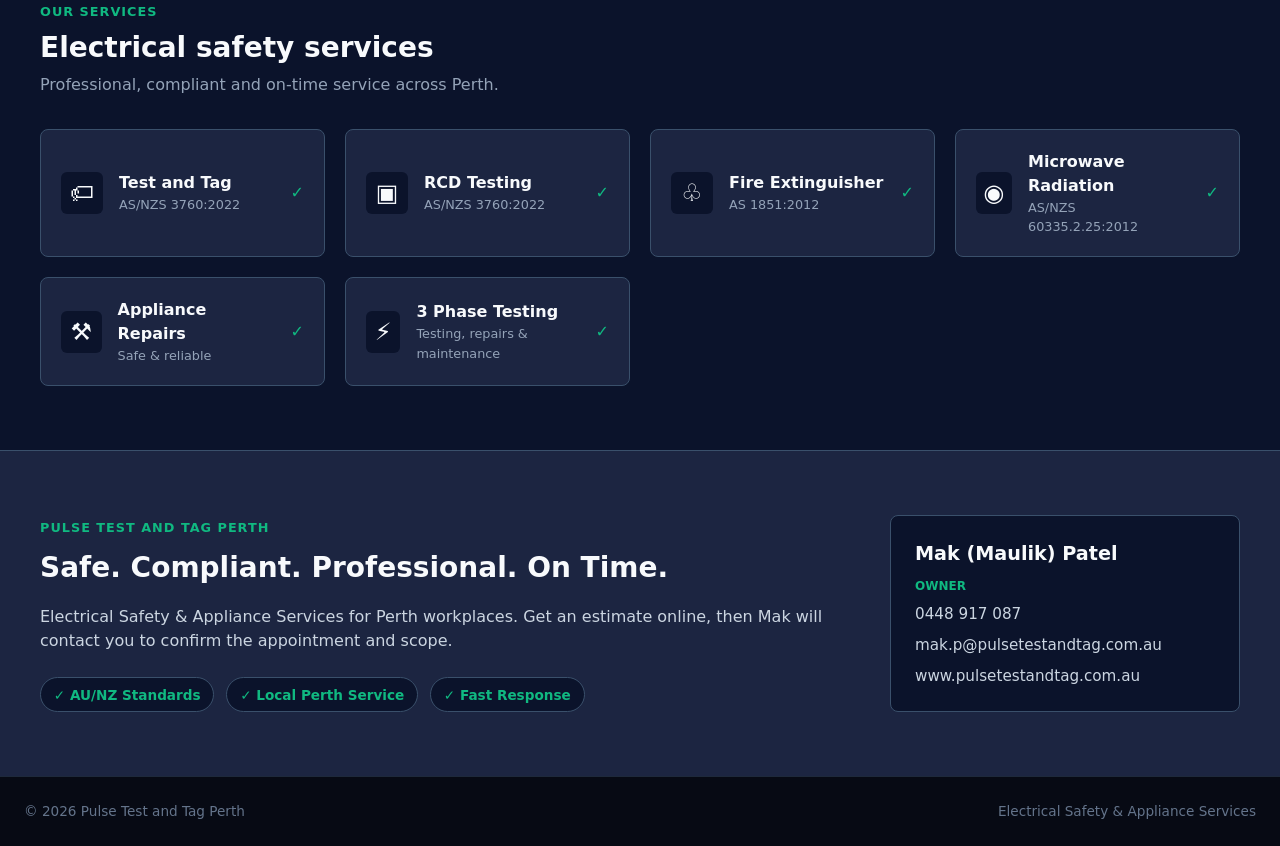
==== commit f8cd2cef: "Add files via upload" ====
--- a/index.html
+++ b/index.html
@@ -6,42 +6,199 @@
   <meta name="description" content="Pulse Test and Tag Perth — instant test and tag quotes for electrical safety services." />
   <title>Pulse Test and Tag Perth | Instant Quote</title>
   <link rel="icon" href="pulse-logo.png" />
-  <link rel="stylesheet" href="styles.css" />
   <style>
-    /* Inline styles for side-by-side total grid */
+    /* Reset & Base Styles */
+    *, *::before, *::after { box-sizing: border-box; margin: 0; padding: 0; }
+    body {
+      font-family: system-ui, -apple-system, BlinkMacSystemFont, 'Segoe UI', Roboto, Oxygen, Ubuntu, Cantarell, sans-serif;
+      background-color: #0b132b;
+      color: #f8fafc;
+      line-height: 1.5;
+    }
+    a { color: inherit; text-decoration: none; }
+
+    /* Header & Nav */
+    .site-header {
+      background: rgba(11, 19, 43, 0.95);
+      border-bottom: 1px solid #1e293b;
+      position: sticky;
+      top: 0;
+      z-index: 100;
+      backdrop-filter: blur(8px);
+    }
+    .nav-shell {
+      max-width: 1200px;
+      margin: 0 auto;
+      padding: 1rem 1.5rem;
+      display: flex;
+      justify-content: space-between;
+      align-items: center;
+    }
+    .brand { display: flex; align-items: center; gap: 0.5rem; font-size: 1.25rem; }
+    .brand-mark { color: #10b981; font-weight: bold; font-size: 1.5rem; }
+    .brand-word strong { color: #ffffff; letter-spacing: 1px; }
+    .brand-word small { display: block; font-size: 0.65rem; color: #94a3b8; letter-spacing: 1px; }
+    .brand-perth { background: #1e293b; color: #10b981; font-size: 0.7rem; font-weight: 700; padding: 2px 6px; border-radius: 4px; }
+    .desktop-nav { display: flex; gap: 1.5rem; font-weight: 500; font-size: 0.95rem; }
+    .desktop-nav a:hover { color: #10b981; }
+    .header-call { background: #10b981; color: #0b132b; font-weight: 700; padding: 0.5rem 1rem; border-radius: 6px; transition: background 0.2s; }
+    .header-call:hover { background: #34d399; }
+
+    /* Quote Hero Layout */
+    .quote-hero { padding: 3rem 1.5rem; }
+    .quote-shell {
+      max-width: 1200px;
+      margin: 0 auto;
+      display: grid;
+      grid-template-columns: 1fr 380px;
+      gap: 2.5rem;
+      align-items: start;
+    }
+    @media (max-width: 900px) {
+      .quote-shell { grid-template-columns: 1fr; }
+    }
+
+    /* Intro & Form */
+    .title-line { display: flex; align-items: center; gap: 1rem; margin-bottom: 1.5rem; }
+    .sliders { font-size: 2rem; color: #10b981; }
+    .title-line h1 { font-size: 2rem; font-weight: 800; }
+    .title-line p { color: #94a3b8; font-size: 0.95rem; }
+    .rule { height: 1px; background: #1e293b; margin-bottom: 2rem; }
+
+    .quantity-list { display: flex; flex-direction: column; gap: 1.25rem; margin-bottom: 2rem; }
+    .quantity-field {
+      display: flex;
+      flex-direction: column;
+      gap: 0.35rem;
+      background: #1c2541;
+      padding: 1rem 1.25rem;
+      border-radius: 8px;
+      border: 1px solid #3a506b;
+    }
+    .field-title { font-weight: 600; font-size: 1rem; }
+    .field-title em { font-style: normal; color: #10b981; font-size: 0.85rem; font-weight: 400; margin-left: 0.5rem; }
+    .field-help { font-size: 0.8rem; color: #94a3b8; }
+    .quantity-field input {
+      background: #0b132b;
+      border: 1px solid #3a506b;
+      color: #fff;
+      padding: 0.6rem 0.8rem;
+      border-radius: 6px;
+      font-size: 1.1rem;
+      font-weight: 600;
+      width: 100%;
+      outline: none;
+      margin-top: 0.25rem;
+    }
+    .quantity-field input:focus { border-color: #10b981; }
+
+    /* Client Form */
+    .client-box { background: #1c2541; padding: 1.5rem; border-radius: 8px; border: 1px solid #3a506b; margin-bottom: 1.5rem; }
+    .client-heading { display: flex; justify-content: space-between; align-items: baseline; margin-bottom: 1rem; border-bottom: 1px solid #3a506b; padding-bottom: 0.5rem; }
+    .client-heading span { font-weight: 700; letter-spacing: 0.5px; }
+    .client-heading small { color: #94a3b8; }
+    .client-grid { display: grid; grid-template-columns: 1fr 1fr; gap: 1rem; }
+    @media (max-width: 600px) { .client-grid { grid-template-columns: 1fr; } }
+    .client-grid label { display: flex; flex-direction: column; font-size: 0.85rem; color: #cbd5e1; gap: 0.3rem; }
+    .client-grid label.full { grid-column: 1 / -1; }
+    .client-grid input, .client-grid textarea {
+      background: #0b132b;
+      border: 1px solid #3a506b;
+      color: #fff;
+      padding: 0.6rem;
+      border-radius: 6px;
+      font-size: 0.95rem;
+      font-family: inherit;
+    }
+    .client-grid input:focus, .client-grid textarea:focus { border-color: #10b981; outline: none; }
+
+    .send-btn {
+      width: 100%;
+      background: #10b981;
+      color: #0b132b;
+      font-size: 1.1rem;
+      font-weight: 700;
+      padding: 0.9rem;
+      border: none;
+      border-radius: 6px;
+      cursor: pointer;
+      transition: background 0.2s;
+    }
+    .send-btn:hover { background: #34d399; }
+    .privacy-note { font-size: 0.8rem; color: #94a3b8; text-align: center; margin-top: 0.75rem; }
+    .error-msg { color: #ef4444; font-size: 0.85rem; margin-bottom: 0.75rem; display: none; font-weight: 600; }
+
+    /* Estimate Card Sidebar */
+    .estimate-card {
+      background: #1c2541;
+      border: 1px solid #3a506b;
+      border-radius: 10px;
+      padding: 1.5rem;
+      position: sticky;
+      top: 90px;
+    }
+    .estimate-header { display: flex; justify-content: space-between; align-items: center; margin-bottom: 1rem; }
+    .estimate-title { display: flex; align-items: center; gap: 0.5rem; }
+    .estimate-title h2 { font-size: 1.2rem; font-weight: 700; }
+    .live-dot { background: rgba(16, 185, 129, 0.2); color: #10b981; font-size: 0.7rem; font-weight: 800; padding: 2px 8px; border-radius: 12px; }
+    .estimate-rule { height: 1px; background: #3a506b; margin-bottom: 1rem; }
+
+    /* Side-By-Side Totals Grid */
     .estimate-totals-grid {
       display: grid;
       grid-template-columns: 1fr 1fr;
       gap: 12px;
-      padding: 12px 0;
-      border-bottom: 1px solid #e5e7eb;
-    }
-    .total-col {
-      display: flex;
-      flex-direction: column;
-    }
-    .total-col span {
-      font-size: 0.75rem;
-      color: #6b7280;
-      margin-bottom: 2px;
-    }
-    .total-col strong {
-      font-size: 1.25rem;
-      font-weight: 700;
-      color: #111827;
-    }
-    .total-col.highlight strong {
-      color: #059669;
-    }
-    .error-msg {
-      color: #dc2626;
-      font-size: 0.85rem;
-      margin-top: 8px;
-      display: none;
-    }
+      padding: 1rem 0;
+      border-bottom: 1px solid #3a506b;
+    }
+    .total-col { display: flex; flex-direction: column; }
+    .total-col span { font-size: 0.75rem; color: #94a3b8; margin-bottom: 2px; }
+    .total-col strong { font-size: 1.35rem; font-weight: 800; color: #ffffff; }
+    .total-col.highlight strong { color: #10b981; }
+
+    .estimate-items { padding: 1.25rem 0; min-height: 100px; }
+    .estimate-row { display: flex; justify-content: space-between; font-size: 0.9rem; margin-bottom: 0.5rem; color: #cbd5e1; }
+    .empty-state { text-align: center; color: #94a3b8; padding: 1rem 0; }
+    .check-circle { display: inline-block; background: rgba(16, 185, 129, 0.2); color: #10b981; border-radius: 50%; width: 28px; height: 28px; line-height: 28px; margin-bottom: 0.5rem; }
+    .estimate-foot { font-size: 0.75rem; color: #64748b; border-top: 1px solid #3a506b; padding-top: 0.75rem; margin-top: 0.5rem; }
+
+    /* Services Section */
+    .service-band { background: #0b132b; border-top: 1px solid #1e293b; padding: 4rem 1.5rem; }
+    .services-shell { max-width: 1200px; margin: 0 auto; }
+    .services-heading { margin-bottom: 2rem; }
+    .services-heading span { color: #10b981; font-size: 0.8rem; font-weight: 700; letter-spacing: 1px; }
+    .services-heading h2 { font-size: 1.75rem; margin: 0.25rem 0; }
+    .services-heading p { color: #94a3b8; }
+    .service-grid { display: grid; grid-template-columns: repeat(auto-fit, minmax(280px, 1fr)); gap: 1.25rem; }
+    .service-grid article { background: #1c2541; border: 1px solid #3a506b; padding: 1.25rem; border-radius: 8px; display: flex; align-items: center; gap: 1rem; }
+    .service-icon { font-size: 1.5rem; background: #0b132b; width: 42px; height: 42px; display: flex; align-items: center; justify-content: center; border-radius: 6px; }
+    .service-grid h3 { font-size: 1rem; }
+    .service-grid p { font-size: 0.8rem; color: #94a3b8; }
+    .service-grid b { margin-left: auto; color: #10b981; }
+
+    /* About Section */
+    .about-section { padding: 4rem 1.5rem; background: #1c2541; border-top: 1px solid #3a506b; }
+    .about-shell { max-width: 1200px; margin: 0 auto; display: grid; grid-template-columns: 1fr 350px; gap: 3rem; }
+    @media (max-width: 800px) { .about-shell { grid-template-columns: 1fr; } }
+    .eyebrow { color: #10b981; font-size: 0.8rem; font-weight: 700; letter-spacing: 1px; }
+    .about-shell h2 { font-size: 1.75rem; margin: 0.5rem 0 1rem 0; }
+    .about-shell p { color: #cbd5e1; margin-bottom: 1.5rem; }
+    .trust-pills { display: flex; gap: 0.75rem; flex-wrap: wrap; }
+    .trust-pills span { background: #0b132b; border: 1px solid #3a506b; color: #10b981; font-size: 0.85rem; font-weight: 600; padding: 0.4rem 0.8rem; border-radius: 20px; }
+
+    .contact-panel { background: #0b132b; border: 1px solid #3a506b; padding: 1.5rem; border-radius: 8px; display: flex; flex-direction: column; gap: 0.5rem; }
+    .contact-panel h3 { font-size: 1.2rem; }
+    .contact-panel span { font-size: 0.75rem; color: #10b981; font-weight: 700; }
+    .contact-panel a { color: #cbd5e1; font-size: 0.95rem; }
+    .contact-panel a:hover { color: #10b981; }
+
+    /* Footer */
+    footer { background: #070a14; border-top: 1px solid #1e293b; padding: 1.5rem; text-align: center; color: #64748b; font-size: 0.85rem; display: flex; justify-content: space-between; max-width: 100%; margin: 0 auto; }
+    @media (max-width: 600px) { footer { flex-direction: column; gap: 0.5rem; } }
   </style>
 </head>
 <body>
+
   <header class="site-header">
     <div class="nav-shell">
       <a class="brand" href="#top" aria-label="Pulse Test and Tag Perth home">
@@ -63,9 +220,6 @@
     <section class="quote-hero" id="quote">
       <div class="quote-shell">
         <div class="quote-intro">
-          <div class="mini-brand">
-            <img src="pulse-logo.png" alt="Pulse Test and Tag Perth" />
-          </div>
           <div class="title-line">
             <span class="sliders">☷</span>
             <div>
@@ -90,23 +244,23 @@
               <label class="quantity-field">
                 <span class="field-title">Single Phase Test &amp; Tag</span>
                 <span class="field-help">First 10 tags $100, then $4.95 each</span>
-                <input type="number" min="0" step="1" value="0" name="Single_Phase_Qty" id="singlePhase" inputmode="numeric" oninput="calculateEstimate()" />
+                <input type="number" min="0" step="1" value="0" name="Single_Phase_Qty" id="singlePhase" inputmode="numeric" />
               </label>
               <label class="quantity-field">
                 <span class="field-title">3 Phase Test &amp; Tag <em>($15.95 each)</em></span>
-                <input type="number" min="0" step="1" value="0" name="Three_Phase_Qty" id="threePhase" inputmode="numeric" oninput="calculateEstimate()" />
+                <input type="number" min="0" step="1" value="0" name="Three_Phase_Qty" id="threePhase" inputmode="numeric" />
               </label>
               <label class="quantity-field">
                 <span class="field-title">RCD Testing <em>($15.95 each)</em></span>
-                <input type="number" min="0" step="1" value="0" name="RCD_Qty" id="rcdTesting" inputmode="numeric" oninput="calculateEstimate()" />
+                <input type="number" min="0" step="1" value="0" name="RCD_Qty" id="rcdTesting" inputmode="numeric" />
               </label>
               <label class="quantity-field">
                 <span class="field-title">Microwave Radiation Test <em>($18.95 each)</em></span>
-                <input type="number" min="0" step="1" value="0" name="Microwave_Qty" id="microwave" inputmode="numeric" oninput="calculateEstimate()" />
+                <input type="number" min="0" step="1" value="0" name="Microwave_Qty" id="microwave" inputmode="numeric" />
               </label>
               <label class="quantity-field">
                 <span class="field-title">Fire Extinguisher Test <em>($18.95 each)</em></span>
-                <input type="number" min="0" step="1" value="0" name="Fire_Extinguisher_Qty" id="fire" inputmode="numeric" oninput="calculateEstimate()" />
+                <input type="number" min="0" step="1" value="0" name="Fire_Extinguisher_Qty" id="fire" inputmode="numeric" />
               </label>
             </div>
 
@@ -128,6 +282,7 @@
           </form>
         </div>
 
+        <!-- ESTIMATE SIDEBAR CARD -->
         <aside class="estimate-card" aria-live="polite">
           <div class="estimate-header">
             <div class="estimate-title"><span class="receipt-icon">▤</span><h2>Price Estimate</h2></div>
@@ -135,6 +290,7 @@
           </div>
           <div class="estimate-rule"></div>
 
+          <!-- SIDE-BY-SIDE TOTALS -->
           <div class="estimate-totals-grid">
             <div class="total-col">
               <span>Estimated Total <small>(Excl. GST)</small></span>
@@ -154,6 +310,7 @@
       </div>
     </section>
 
+    <!-- SERVICES SECTION -->
     <section class="service-band" id="services">
       <div class="services-shell">
         <div class="services-heading">
@@ -172,6 +329,7 @@
       </div>
     </section>
 
+    <!-- ABOUT SECTION -->
     <section class="about-section" id="about">
       <div class="about-shell">
         <div>
@@ -181,7 +339,6 @@
           <div class="trust-pills"><span>✓ AU/NZ Standards</span><span>✓ Local Perth Service</span><span>✓ Fast Response</span></div>
         </div>
         <div class="contact-panel" id="contact">
-          <img src="pulse-logo.png" alt="Pulse Test and Tag Perth logo" />
           <h3>Mak (Maulik) Patel</h3><span>OWNER</span>
           <a href="tel:0448917087">0448 917 087</a>
           <a href="mailto:mak.p@pulsetestandtag.com.au">mak.p@pulsetestandtag.com.au</a>
@@ -191,12 +348,16 @@
     </section>
   </main>
 
-  <footer><div>© <span id="year"></span> Pulse Test and Tag Perth</div><div>Electrical Safety &amp; Appliance Services</div></footer>
-
-  <script src="app.js"></script>
+  <footer>
+    <div>© <span id="year"></span> Pulse Test and Tag Perth</div>
+    <div>Electrical Safety &amp; Appliance Services</div>
+  </footer>
+
   <script>
+    // Set current copyright year
     document.getElementById('year').innerText = new Date().getFullYear();
 
+    // Perform live estimate calculation
     function calculateEstimate() {
       const sp = parseInt(document.getElementById('singlePhase').value, 10) || 0;
       const tp = parseInt(document.getElementById('threePhase').value, 10) || 0;
@@ -233,23 +394,27 @@
         listHtml += `<div class="estimate-row"><span>Fire Extinguisher (${fe})</span><strong>$${feCost.toFixed(2)}</strong></div>`;
       }
 
+      const estimateList = document.getElementById('estimateList');
       if (subtotal === 0) {
-        document.getElementById('estimateList').innerHTML = '<div class="empty-state"><span class="check-circle">✓</span><p>Select quantities to see your estimate.</p></div>';
+        estimateList.innerHTML = '<div class="empty-state"><span class="check-circle">✓</span><p>Select quantities to see your estimate.</p></div>';
       } else {
-        document.getElementById('estimateList').innerHTML = listHtml;
+        estimateList.innerHTML = listHtml;
       }
 
       const gst = subtotal * 0.10;
       const totalInc = subtotal + gst;
 
+      // Update visible totals
       document.getElementById('totalExGst').innerText = '$' + subtotal.toFixed(2);
       document.getElementById('totalIncGst').innerText = '$' + totalInc.toFixed(2);
 
+      // Update hidden form fields for Web3Forms email
       document.getElementById('quoteTotal').value = '$' + subtotal.toFixed(2);
       document.getElementById('quoteGst').value = '$' + gst.toFixed(2);
       document.getElementById('quoteTotalInc').value = '$' + totalInc.toFixed(2);
     }
 
+    // Form submission validation
     function validateQuoteForm(event) {
       const sp = parseInt(document.getElementById('singlePhase').value, 10) || 0;
       const tp = parseInt(document.getElementById('threePhase').value, 10) || 0;
@@ -268,7 +433,25 @@
       return true;
     }
 
-    document.addEventListener('DOMContentLoaded', calculateEstimate);
+    // Initialize event listeners after DOM renders
+    document.addEventListener('DOMContentLoaded', () => {
+      const inputs = document.querySelectorAll('.quantity-list input[type="number"]');
+      inputs.forEach(input => {
+        // Clear default '0' on focus to prevent '010' / '025' leading zero glitch
+        input.addEventListener('focus', function() {
+          if (this.value === '0') this.value = '';
+        });
+        // Restore '0' on blur if user leaves input blank
+        input.addEventListener('blur', function() {
+          if (this.value.trim() === '') this.value = '0';
+        });
+        // Trigger estimate update immediately on user keypress/input
+        input.addEventListener('input', calculateEstimate);
+      });
+
+      // Run calculation on load in case browser restored previous inputs
+      calculateEstimate();
+    });
   </script>
 </body>
-</html>
+</html>
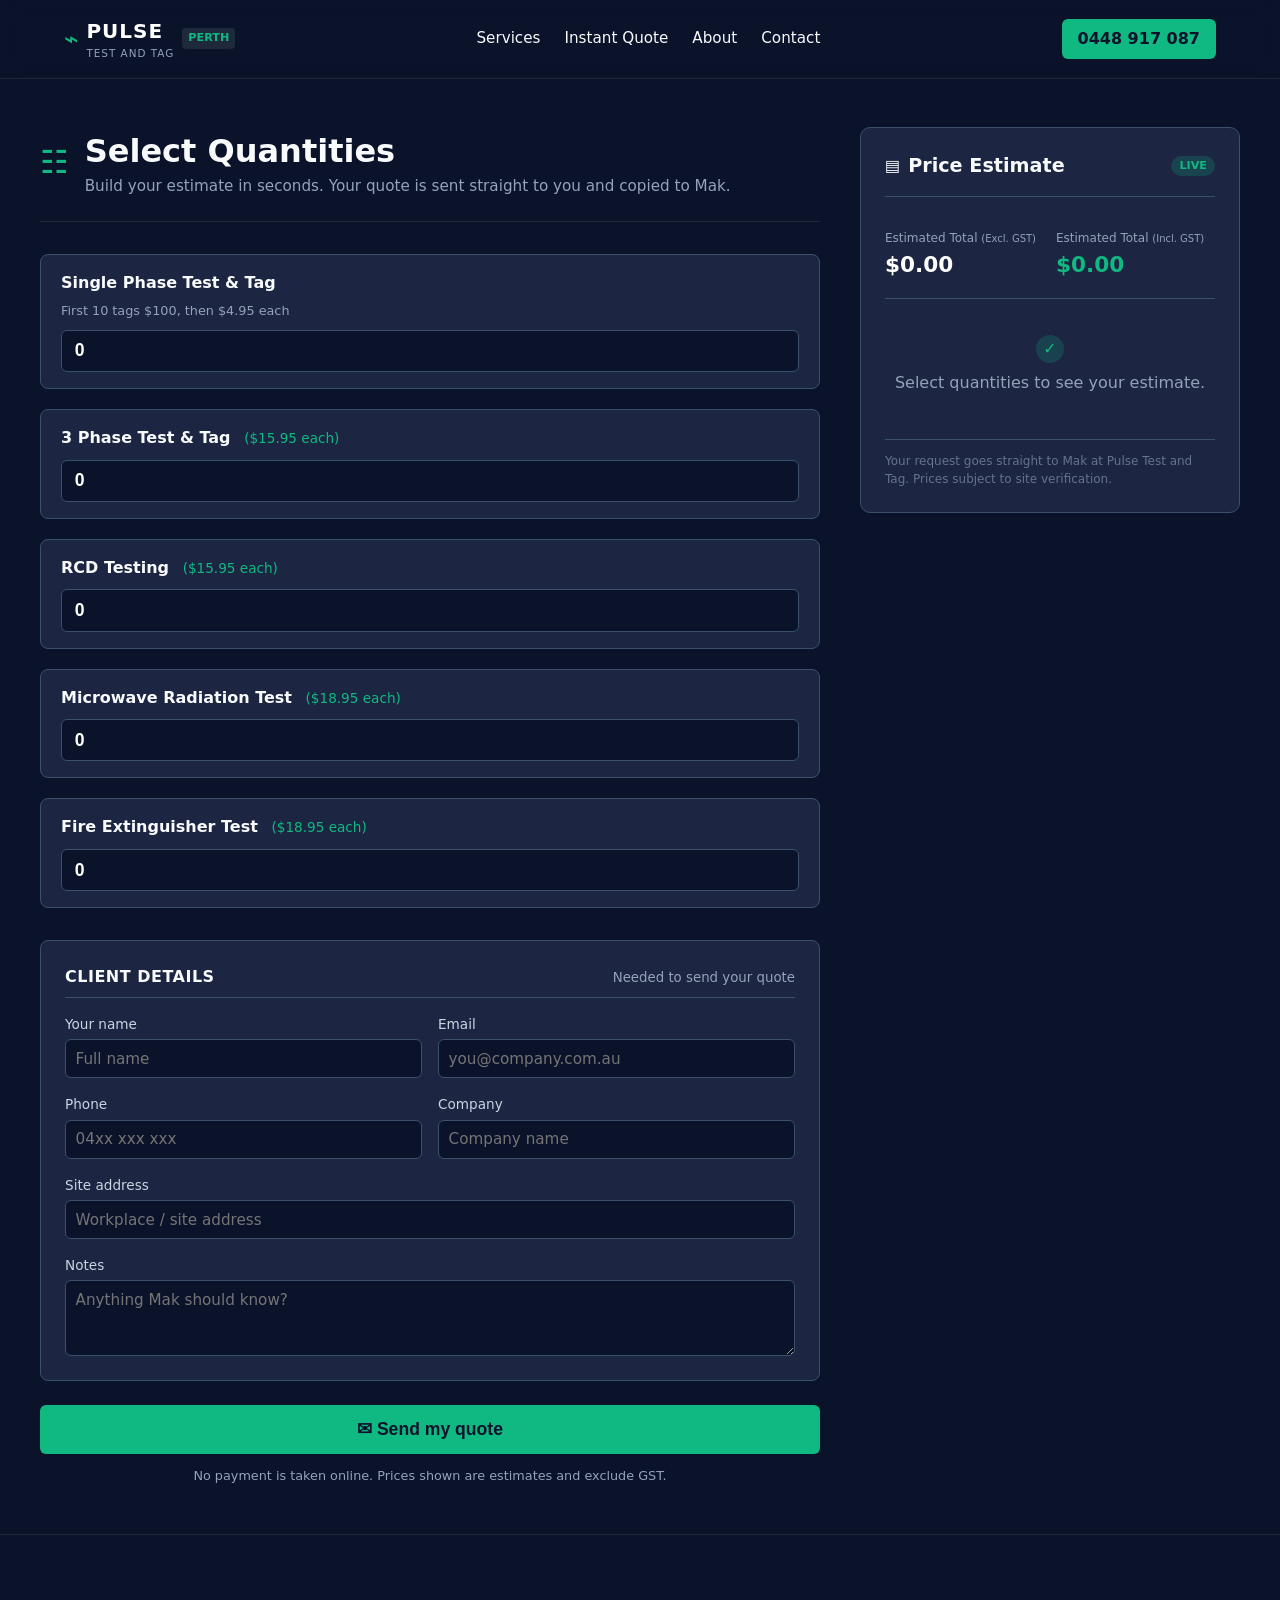
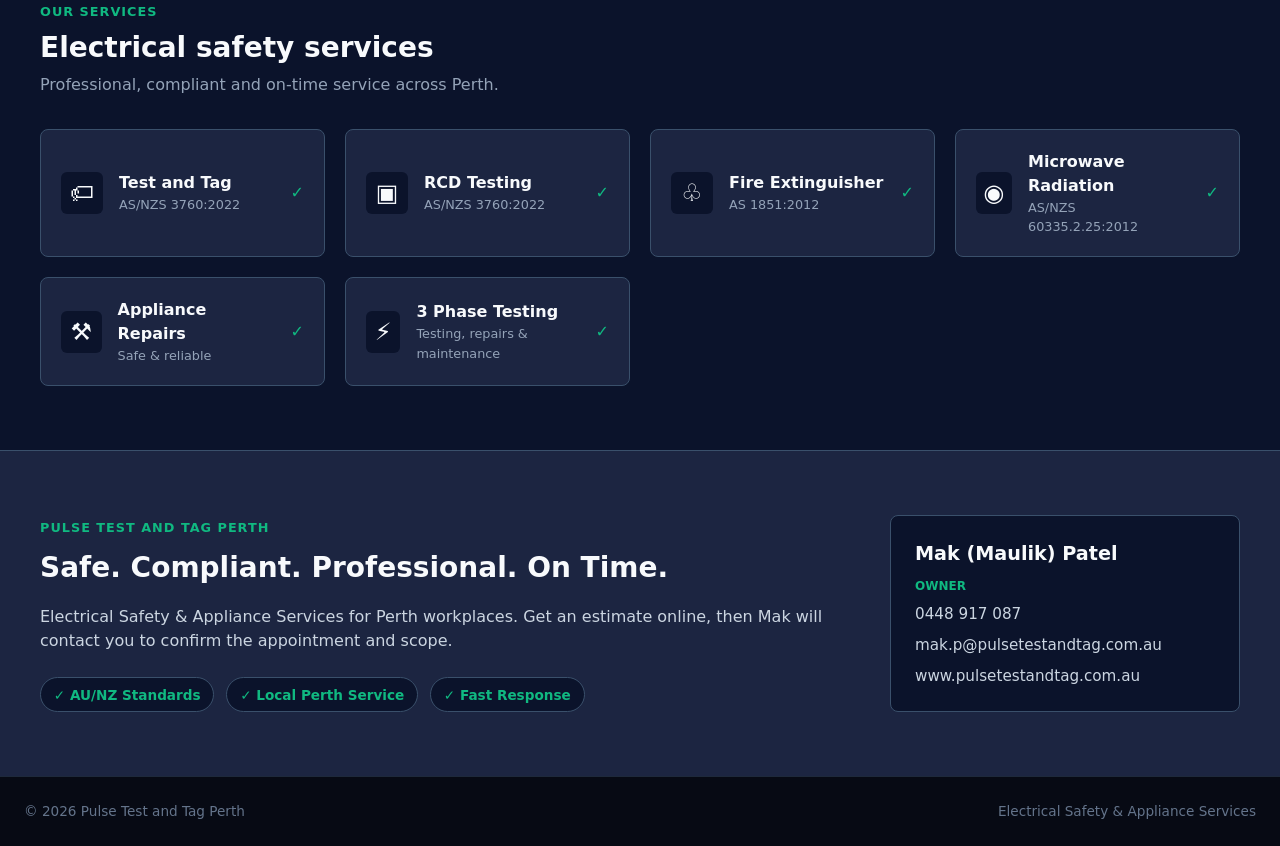
==== commit 01cabe2e: "Add Google Analytics tracking code Added Google Analytics tracking code to index.html." ====
--- a/index.html
+++ b/index.html
@@ -1,6 +1,16 @@
 <!doctype html>
 <html lang="en-AU">
 <head>
+  <!-- Google tag (gtag.js) -->
+  <script async src="https://www.googletagmanager.com/gtag/js?id=G-XXXXXXXXXX"></script>
+  <script>
+    window.dataLayer = window.dataLayer || [];
+    function gtag(){dataLayer.push(arguments);}
+    gtag('js', new Date());
+
+    gtag('config', 'G-XXXXXXXXXX');
+  </script>
+
   <meta charset="utf-8" />
   <meta name="viewport" content="width=device-width, initial-scale=1" />
   <meta name="description" content="Pulse Test and Tag Perth — instant test and tag quotes for electrical safety services." />
@@ -454,4 +464,4 @@
     });
   </script>
 </body>
-</html>+</html>
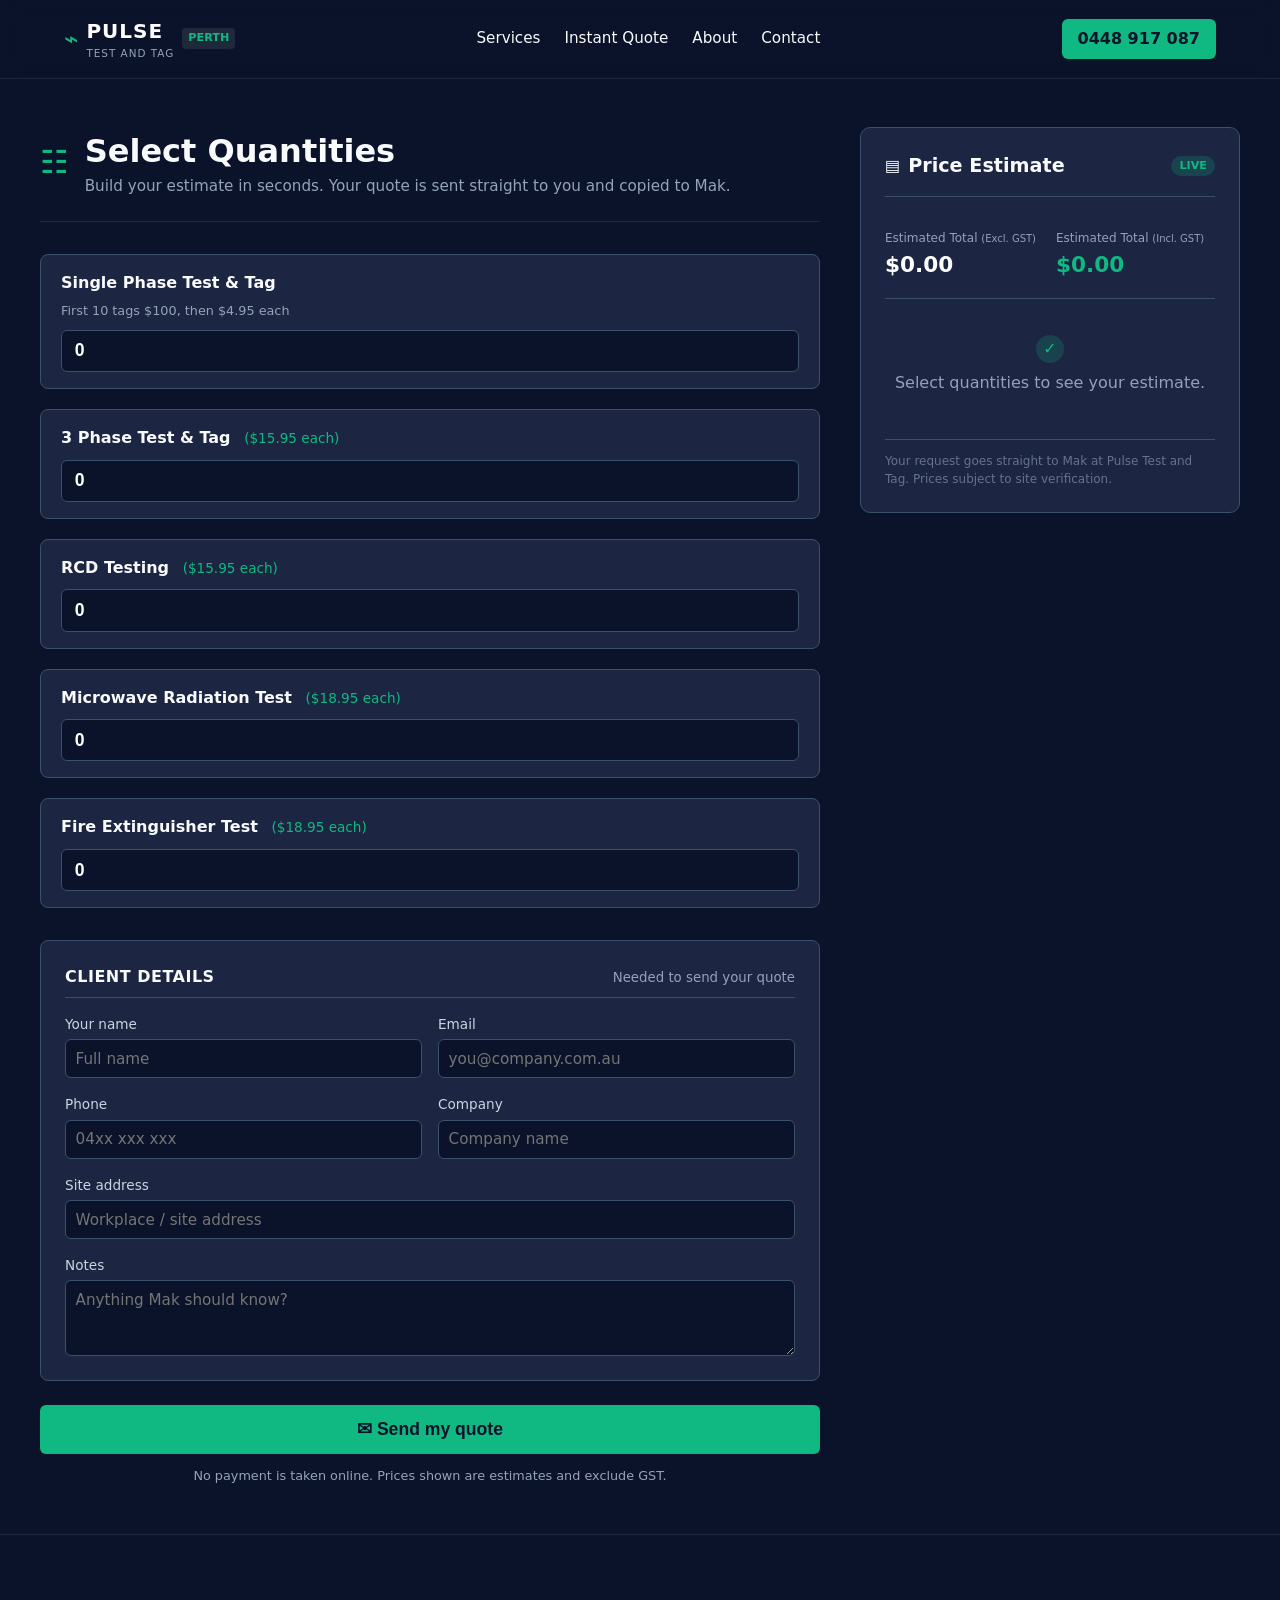
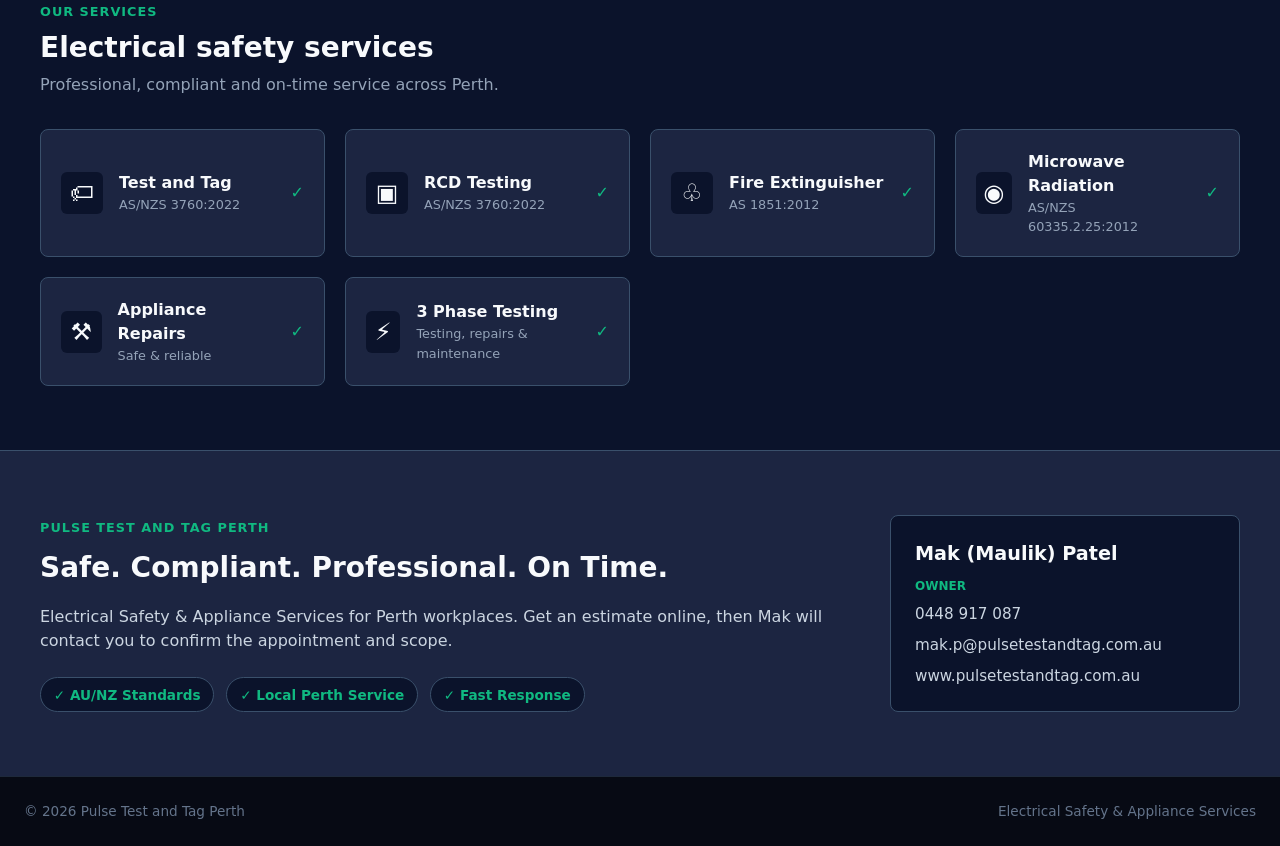
==== commit a0aaf235: "Update Google Tag Manager ID in index.html" ====
--- a/index.html
+++ b/index.html
@@ -2,13 +2,13 @@
 <html lang="en-AU">
 <head>
   <!-- Google tag (gtag.js) -->
-  <script async src="https://www.googletagmanager.com/gtag/js?id=G-XXXXXXXXXX"></script>
+  <script async src="https://www.googletagmanager.com/gtag/js?id=AW-18512535890"></script>
   <script>
     window.dataLayer = window.dataLayer || [];
     function gtag(){dataLayer.push(arguments);}
     gtag('js', new Date());
 
-    gtag('config', 'G-XXXXXXXXXX');
+    gtag('config', 'AW-18512535890');
   </script>
 
   <meta charset="utf-8" />
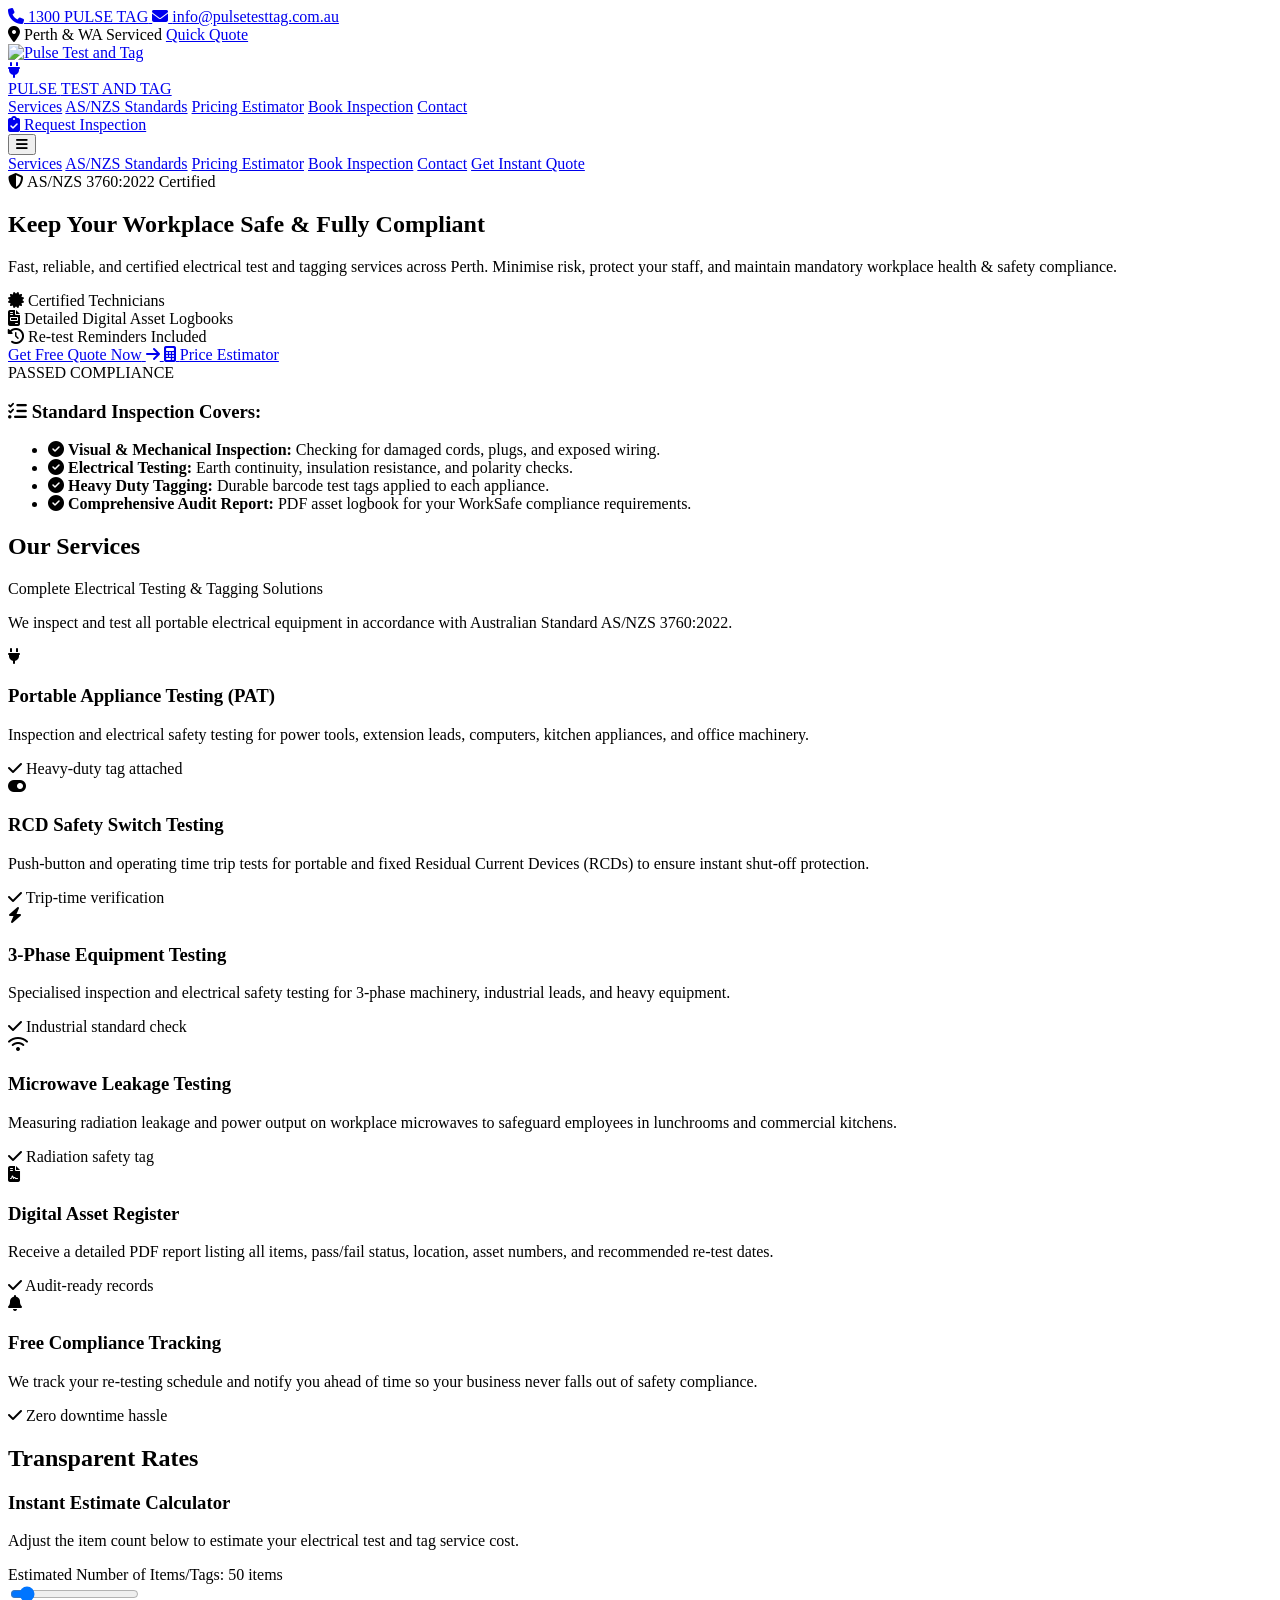
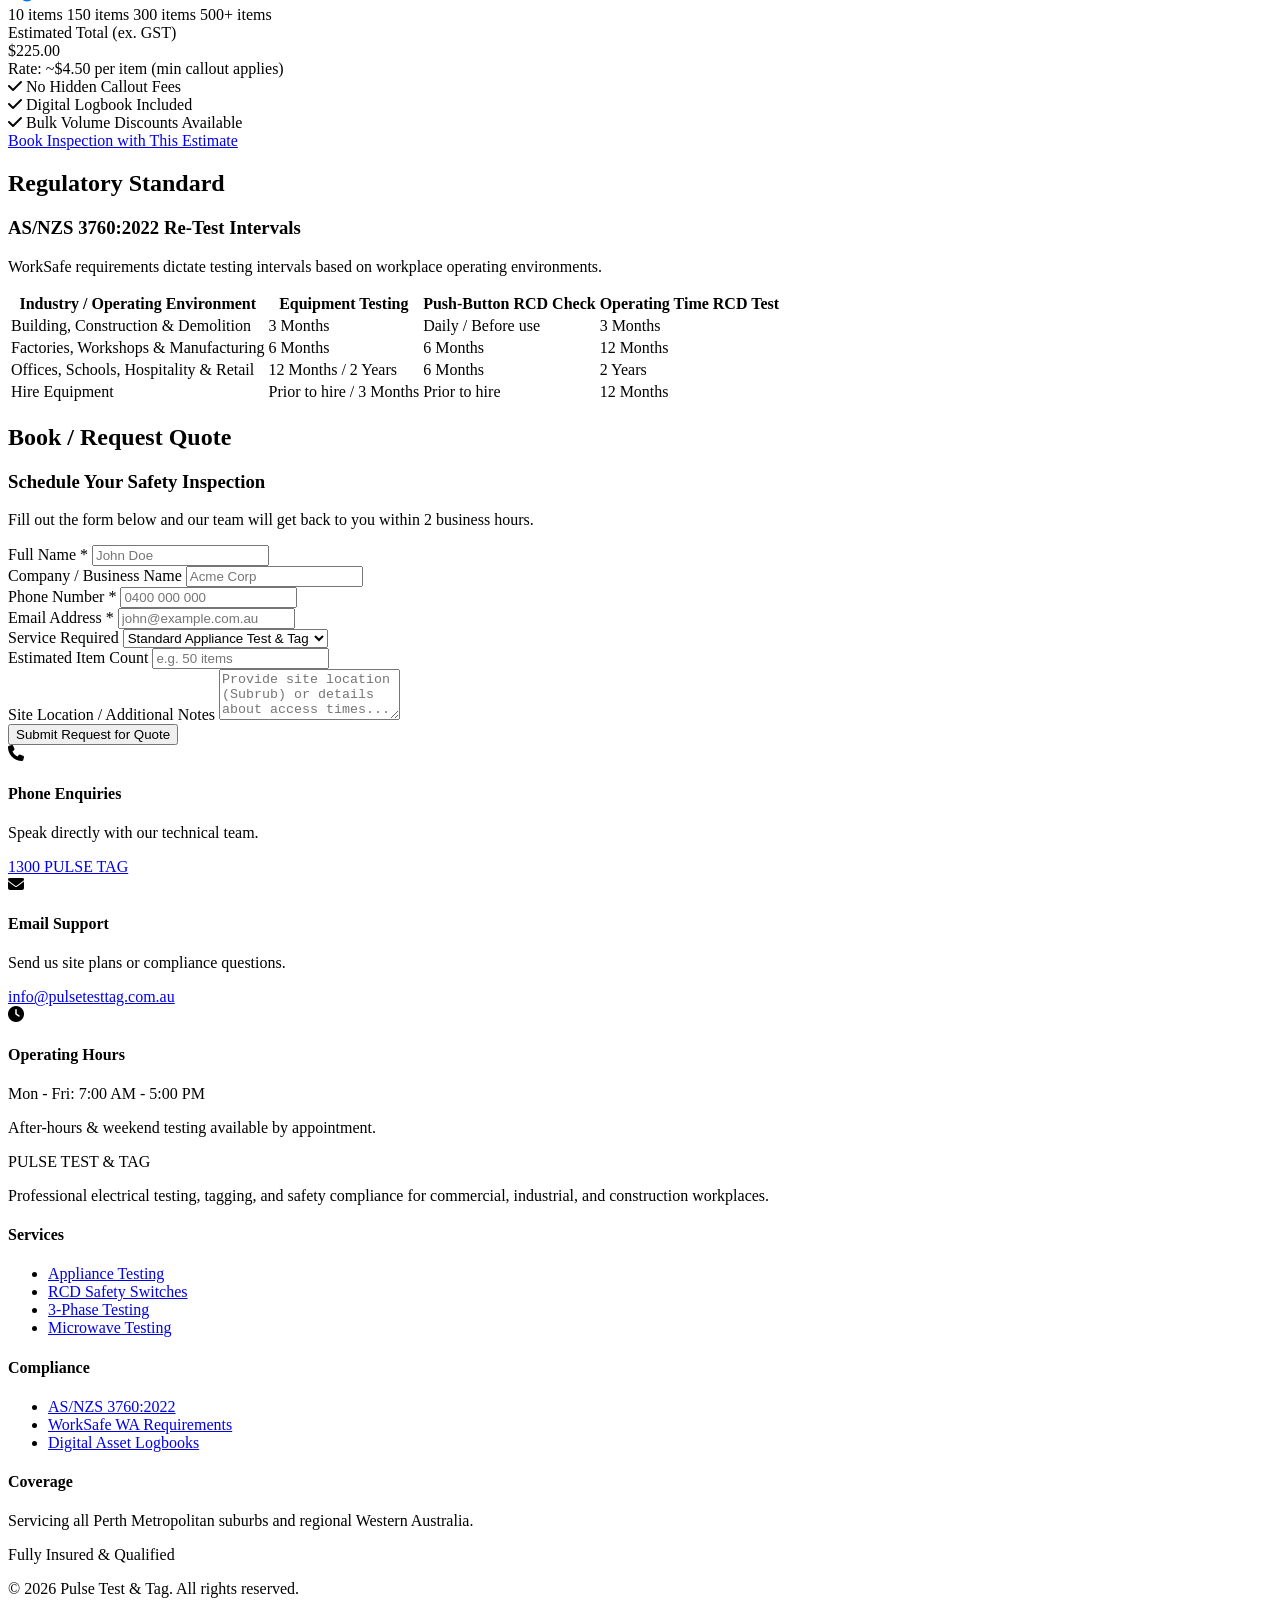
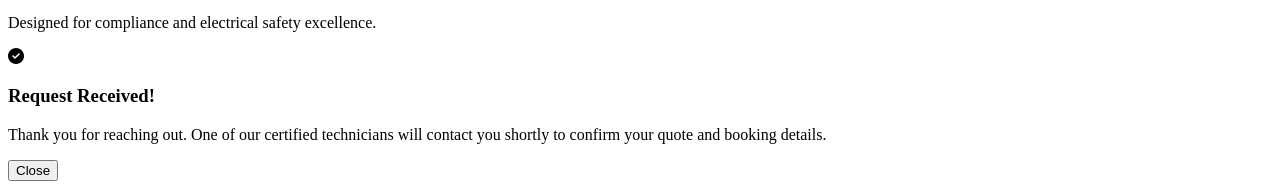
==== commit 156dbaac: "Update index.html" ====
--- a/index.html
+++ b/index.html
@@ -1,467 +1,688 @@
-<!doctype html>
-<html lang="en-AU">
+<!DOCTYPE html>
+<html lang="en-AU" class="scroll-smooth">
 <head>
-  <!-- Google tag (gtag.js) -->
-  <script async src="https://www.googletagmanager.com/gtag/js?id=AW-18512535890"></script>
-  <script>
-    window.dataLayer = window.dataLayer || [];
-    function gtag(){dataLayer.push(arguments);}
-    gtag('js', new Date());
-
-    gtag('config', 'AW-18512535890');
-  </script>
-
-  <meta charset="utf-8" />
-  <meta name="viewport" content="width=device-width, initial-scale=1" />
-  <meta name="description" content="Pulse Test and Tag Perth — instant test and tag quotes for electrical safety services." />
-  <title>Pulse Test and Tag Perth | Instant Quote</title>
-  <link rel="icon" href="pulse-logo.png" />
-  <style>
-    /* Reset & Base Styles */
-    *, *::before, *::after { box-sizing: border-box; margin: 0; padding: 0; }
-    body {
-      font-family: system-ui, -apple-system, BlinkMacSystemFont, 'Segoe UI', Roboto, Oxygen, Ubuntu, Cantarell, sans-serif;
-      background-color: #0b132b;
-      color: #f8fafc;
-      line-height: 1.5;
-    }
-    a { color: inherit; text-decoration: none; }
-
-    /* Header & Nav */
-    .site-header {
-      background: rgba(11, 19, 43, 0.95);
-      border-bottom: 1px solid #1e293b;
-      position: sticky;
-      top: 0;
-      z-index: 100;
-      backdrop-filter: blur(8px);
-    }
-    .nav-shell {
-      max-width: 1200px;
-      margin: 0 auto;
-      padding: 1rem 1.5rem;
-      display: flex;
-      justify-content: space-between;
-      align-items: center;
-    }
-    .brand { display: flex; align-items: center; gap: 0.5rem; font-size: 1.25rem; }
-    .brand-mark { color: #10b981; font-weight: bold; font-size: 1.5rem; }
-    .brand-word strong { color: #ffffff; letter-spacing: 1px; }
-    .brand-word small { display: block; font-size: 0.65rem; color: #94a3b8; letter-spacing: 1px; }
-    .brand-perth { background: #1e293b; color: #10b981; font-size: 0.7rem; font-weight: 700; padding: 2px 6px; border-radius: 4px; }
-    .desktop-nav { display: flex; gap: 1.5rem; font-weight: 500; font-size: 0.95rem; }
-    .desktop-nav a:hover { color: #10b981; }
-    .header-call { background: #10b981; color: #0b132b; font-weight: 700; padding: 0.5rem 1rem; border-radius: 6px; transition: background 0.2s; }
-    .header-call:hover { background: #34d399; }
-
-    /* Quote Hero Layout */
-    .quote-hero { padding: 3rem 1.5rem; }
-    .quote-shell {
-      max-width: 1200px;
-      margin: 0 auto;
-      display: grid;
-      grid-template-columns: 1fr 380px;
-      gap: 2.5rem;
-      align-items: start;
-    }
-    @media (max-width: 900px) {
-      .quote-shell { grid-template-columns: 1fr; }
-    }
-
-    /* Intro & Form */
-    .title-line { display: flex; align-items: center; gap: 1rem; margin-bottom: 1.5rem; }
-    .sliders { font-size: 2rem; color: #10b981; }
-    .title-line h1 { font-size: 2rem; font-weight: 800; }
-    .title-line p { color: #94a3b8; font-size: 0.95rem; }
-    .rule { height: 1px; background: #1e293b; margin-bottom: 2rem; }
-
-    .quantity-list { display: flex; flex-direction: column; gap: 1.25rem; margin-bottom: 2rem; }
-    .quantity-field {
-      display: flex;
-      flex-direction: column;
-      gap: 0.35rem;
-      background: #1c2541;
-      padding: 1rem 1.25rem;
-      border-radius: 8px;
-      border: 1px solid #3a506b;
-    }
-    .field-title { font-weight: 600; font-size: 1rem; }
-    .field-title em { font-style: normal; color: #10b981; font-size: 0.85rem; font-weight: 400; margin-left: 0.5rem; }
-    .field-help { font-size: 0.8rem; color: #94a3b8; }
-    .quantity-field input {
-      background: #0b132b;
-      border: 1px solid #3a506b;
-      color: #fff;
-      padding: 0.6rem 0.8rem;
-      border-radius: 6px;
-      font-size: 1.1rem;
-      font-weight: 600;
-      width: 100%;
-      outline: none;
-      margin-top: 0.25rem;
-    }
-    .quantity-field input:focus { border-color: #10b981; }
-
-    /* Client Form */
-    .client-box { background: #1c2541; padding: 1.5rem; border-radius: 8px; border: 1px solid #3a506b; margin-bottom: 1.5rem; }
-    .client-heading { display: flex; justify-content: space-between; align-items: baseline; margin-bottom: 1rem; border-bottom: 1px solid #3a506b; padding-bottom: 0.5rem; }
-    .client-heading span { font-weight: 700; letter-spacing: 0.5px; }
-    .client-heading small { color: #94a3b8; }
-    .client-grid { display: grid; grid-template-columns: 1fr 1fr; gap: 1rem; }
-    @media (max-width: 600px) { .client-grid { grid-template-columns: 1fr; } }
-    .client-grid label { display: flex; flex-direction: column; font-size: 0.85rem; color: #cbd5e1; gap: 0.3rem; }
-    .client-grid label.full { grid-column: 1 / -1; }
-    .client-grid input, .client-grid textarea {
-      background: #0b132b;
-      border: 1px solid #3a506b;
-      color: #fff;
-      padding: 0.6rem;
-      border-radius: 6px;
-      font-size: 0.95rem;
-      font-family: inherit;
-    }
-    .client-grid input:focus, .client-grid textarea:focus { border-color: #10b981; outline: none; }
-
-    .send-btn {
-      width: 100%;
-      background: #10b981;
-      color: #0b132b;
-      font-size: 1.1rem;
-      font-weight: 700;
-      padding: 0.9rem;
-      border: none;
-      border-radius: 6px;
-      cursor: pointer;
-      transition: background 0.2s;
-    }
-    .send-btn:hover { background: #34d399; }
-    .privacy-note { font-size: 0.8rem; color: #94a3b8; text-align: center; margin-top: 0.75rem; }
-    .error-msg { color: #ef4444; font-size: 0.85rem; margin-bottom: 0.75rem; display: none; font-weight: 600; }
-
-    /* Estimate Card Sidebar */
-    .estimate-card {
-      background: #1c2541;
-      border: 1px solid #3a506b;
-      border-radius: 10px;
-      padding: 1.5rem;
-      position: sticky;
-      top: 90px;
-    }
-    .estimate-header { display: flex; justify-content: space-between; align-items: center; margin-bottom: 1rem; }
-    .estimate-title { display: flex; align-items: center; gap: 0.5rem; }
-    .estimate-title h2 { font-size: 1.2rem; font-weight: 700; }
-    .live-dot { background: rgba(16, 185, 129, 0.2); color: #10b981; font-size: 0.7rem; font-weight: 800; padding: 2px 8px; border-radius: 12px; }
-    .estimate-rule { height: 1px; background: #3a506b; margin-bottom: 1rem; }
-
-    /* Side-By-Side Totals Grid */
-    .estimate-totals-grid {
-      display: grid;
-      grid-template-columns: 1fr 1fr;
-      gap: 12px;
-      padding: 1rem 0;
-      border-bottom: 1px solid #3a506b;
-    }
-    .total-col { display: flex; flex-direction: column; }
-    .total-col span { font-size: 0.75rem; color: #94a3b8; margin-bottom: 2px; }
-    .total-col strong { font-size: 1.35rem; font-weight: 800; color: #ffffff; }
-    .total-col.highlight strong { color: #10b981; }
-
-    .estimate-items { padding: 1.25rem 0; min-height: 100px; }
-    .estimate-row { display: flex; justify-content: space-between; font-size: 0.9rem; margin-bottom: 0.5rem; color: #cbd5e1; }
-    .empty-state { text-align: center; color: #94a3b8; padding: 1rem 0; }
-    .check-circle { display: inline-block; background: rgba(16, 185, 129, 0.2); color: #10b981; border-radius: 50%; width: 28px; height: 28px; line-height: 28px; margin-bottom: 0.5rem; }
-    .estimate-foot { font-size: 0.75rem; color: #64748b; border-top: 1px solid #3a506b; padding-top: 0.75rem; margin-top: 0.5rem; }
-
-    /* Services Section */
-    .service-band { background: #0b132b; border-top: 1px solid #1e293b; padding: 4rem 1.5rem; }
-    .services-shell { max-width: 1200px; margin: 0 auto; }
-    .services-heading { margin-bottom: 2rem; }
-    .services-heading span { color: #10b981; font-size: 0.8rem; font-weight: 700; letter-spacing: 1px; }
-    .services-heading h2 { font-size: 1.75rem; margin: 0.25rem 0; }
-    .services-heading p { color: #94a3b8; }
-    .service-grid { display: grid; grid-template-columns: repeat(auto-fit, minmax(280px, 1fr)); gap: 1.25rem; }
-    .service-grid article { background: #1c2541; border: 1px solid #3a506b; padding: 1.25rem; border-radius: 8px; display: flex; align-items: center; gap: 1rem; }
-    .service-icon { font-size: 1.5rem; background: #0b132b; width: 42px; height: 42px; display: flex; align-items: center; justify-content: center; border-radius: 6px; }
-    .service-grid h3 { font-size: 1rem; }
-    .service-grid p { font-size: 0.8rem; color: #94a3b8; }
-    .service-grid b { margin-left: auto; color: #10b981; }
-
-    /* About Section */
-    .about-section { padding: 4rem 1.5rem; background: #1c2541; border-top: 1px solid #3a506b; }
-    .about-shell { max-width: 1200px; margin: 0 auto; display: grid; grid-template-columns: 1fr 350px; gap: 3rem; }
-    @media (max-width: 800px) { .about-shell { grid-template-columns: 1fr; } }
-    .eyebrow { color: #10b981; font-size: 0.8rem; font-weight: 700; letter-spacing: 1px; }
-    .about-shell h2 { font-size: 1.75rem; margin: 0.5rem 0 1rem 0; }
-    .about-shell p { color: #cbd5e1; margin-bottom: 1.5rem; }
-    .trust-pills { display: flex; gap: 0.75rem; flex-wrap: wrap; }
-    .trust-pills span { background: #0b132b; border: 1px solid #3a506b; color: #10b981; font-size: 0.85rem; font-weight: 600; padding: 0.4rem 0.8rem; border-radius: 20px; }
-
-    .contact-panel { background: #0b132b; border: 1px solid #3a506b; padding: 1.5rem; border-radius: 8px; display: flex; flex-direction: column; gap: 0.5rem; }
-    .contact-panel h3 { font-size: 1.2rem; }
-    .contact-panel span { font-size: 0.75rem; color: #10b981; font-weight: 700; }
-    .contact-panel a { color: #cbd5e1; font-size: 0.95rem; }
-    .contact-panel a:hover { color: #10b981; }
-
-    /* Footer */
-    footer { background: #070a14; border-top: 1px solid #1e293b; padding: 1.5rem; text-align: center; color: #64748b; font-size: 0.85rem; display: flex; justify-content: space-between; max-width: 100%; margin: 0 auto; }
-    @media (max-width: 600px) { footer { flex-direction: column; gap: 0.5rem; } }
-  </style>
+    <!-- Google tag (gtag.js) -->
+    <script async src="https://www.googletagmanager.com/gtag/js?id=G-XXXXXXXXXX"></script>
+    <script async src="https://www.googletagmanager.com/gtag/js?id=AW-18512535890"></script>
+    <script>
+      window.dataLayer = window.dataLayer || [];
+      function gtag(){dataLayer.push(arguments);}
+      gtag('js', new Date());
+
+      gtag('config', 'G-XXXXXXXXXX');
+      gtag('config', 'AW-18512535890');
+    </script>
+
+    <meta charset="utf-8" />
+    <meta name="viewport" content="width=device-width, initial-scale=1.0">
+    <title>Pulse Test & Tag | Professional Electrical Safety & Compliance Services</title>
+    <meta name="description" content="Certified AS/NZS 3760:2022 electrical test and tagging services in Perth and WA. Portable appliance testing, RCD safety switch testing, and digital logbooks.">
+
+    <!-- Tailwind CSS CDN -->
+    <script src="https://cdn.tailwindcss.com"></script>
+    
+    <!-- FontAwesome Icons -->
+    <link rel="stylesheet" href="https://cdnjs.cloudflare.com/ajax/libs/font-awesome/6.4.0/css/all.min.css">
+    
+    <!-- Google Fonts (Inter) -->
+    <link rel="preconnect" href="https://fonts.googleapis.com">
+    <link rel="preconnect" href="https://fonts.gstatic.com" crossorigin>
+    <link href="https://fonts.googleapis.com/css2?family=Inter:wght@300;400;500;600;700;800&display=swap" rel="stylesheet">
+
+    <script>
+        tailwind.config = {
+            theme: {
+                extend: {
+                    colors: {
+                        pulseBlue: '#00AEEF',
+                        pulseBlueDark: '#0083B3',
+                        pulseCharcoal: '#1e293b',
+                        pulseGray: '#333333',
+                        pulseAccent: '#10b981'
+                    },
+                    fontFamily: {
+                        sans: ['Inter', 'sans-serif'],
+                    }
+                }
+            }
+        }
+    </script>
+    <style>
+        /* Fallback styling for image error states */
+        .logo-fallback {
+            display: none;
+        }
+        img:failed + .logo-fallback {
+            display: flex;
+        }
+    </style>
 </head>
-<body>
-
-  <header class="site-header">
-    <div class="nav-shell">
-      <a class="brand" href="#top" aria-label="Pulse Test and Tag Perth home">
-        <span class="brand-mark">⌁</span>
-        <span class="brand-word"><strong>PULSE</strong><small>TEST AND TAG</small></span>
-        <span class="brand-perth">PERTH</span>
-      </a>
-      <nav class="desktop-nav" aria-label="Main navigation">
-        <a href="#services">Services</a>
-        <a href="#quote">Instant Quote</a>
-        <a href="#about">About</a>
-        <a href="#contact">Contact</a>
-      </nav>
-      <a class="header-call" href="tel:0448917087">0448 917 087</a>
+<body class="bg-slate-50 text-slate-800 antialiased font-sans flex flex-col min-h-screen">
+
+    <!-- Top Contact Bar -->
+    <div class="bg-slate-900 text-slate-300 text-xs sm:text-sm py-2 px-4 border-b border-slate-800">
+        <div class="max-w-7xl mx-auto flex flex-wrap justify-between items-center gap-2">
+            <div class="flex items-center space-x-4">
+                <a href="tel:1300000000" class="hover:text-pulseBlue transition flex items-center gap-1.5">
+                    <i class="fa-solid fa-phone text-pulseBlue"></i>
+                    <span>1300 PULSE TAG</span>
+                </a>
+                <a href="mailto:info@pulsetesttag.com.au" class="hidden sm:flex hover:text-pulseBlue transition items-center gap-1.5">
+                    <i class="fa-solid fa-envelope text-pulseBlue"></i>
+                    <span>info@pulsetesttag.com.au</span>
+                </a>
+            </div>
+            <div class="flex items-center space-x-4">
+                <span class="flex items-center gap-1.5 text-emerald-400">
+                    <i class="fa-solid fa-location-dot"></i>
+                    <span>Perth &amp; WA Serviced</span>
+                </span>
+                <a href="#quote" class="bg-pulseBlue hover:bg-pulseBlueDark text-white px-3 py-1 rounded-full text-xs font-semibold transition shadow-sm">
+                    Quick Quote
+                </a>
+            </div>
+        </div>
     </div>
-  </header>
-
-  <main id="top">
-    <section class="quote-hero" id="quote">
-      <div class="quote-shell">
-        <div class="quote-intro">
-          <div class="title-line">
-            <span class="sliders">☷</span>
-            <div>
-              <h1>Select Quantities</h1>
-              <p>Build your estimate in seconds. Your quote is sent straight to you and copied to Mak.</p>
-            </div>
-          </div>
-          <div class="rule"></div>
-
-          <!-- WEB3FORMS NATIVE POST FORM -->
-          <form id="quoteForm" action="https://api.web3forms.com/submit" method="POST" onsubmit="return validateQuoteForm(event)">
-            <input type="hidden" name="access_key" value="197459b2-5d3c-4fb0-997a-0d54102d7a5e">
-            <input type="hidden" name="subject" value="New Pulse Test & Tag Quote Request">
-            <input type="hidden" name="from_name" value="Pulse Test & Tag Perth Website">
-
-            <!-- CALCULATED FORM VALUES FOR EMAIL -->
-            <input type="hidden" name="Estimate_Ex_GST" id="quoteTotal" value="$0.00">
-            <input type="hidden" name="Estimate_GST" id="quoteGst" value="$0.00">
-            <input type="hidden" name="Estimate_Inc_GST" id="quoteTotalInc" value="$0.00">
-
-            <div class="quantity-list">
-              <label class="quantity-field">
-                <span class="field-title">Single Phase Test &amp; Tag</span>
-                <span class="field-help">First 10 tags $100, then $4.95 each</span>
-                <input type="number" min="0" step="1" value="0" name="Single_Phase_Qty" id="singlePhase" inputmode="numeric" />
-              </label>
-              <label class="quantity-field">
-                <span class="field-title">3 Phase Test &amp; Tag <em>($15.95 each)</em></span>
-                <input type="number" min="0" step="1" value="0" name="Three_Phase_Qty" id="threePhase" inputmode="numeric" />
-              </label>
-              <label class="quantity-field">
-                <span class="field-title">RCD Testing <em>($15.95 each)</em></span>
-                <input type="number" min="0" step="1" value="0" name="RCD_Qty" id="rcdTesting" inputmode="numeric" />
-              </label>
-              <label class="quantity-field">
-                <span class="field-title">Microwave Radiation Test <em>($18.95 each)</em></span>
-                <input type="number" min="0" step="1" value="0" name="Microwave_Qty" id="microwave" inputmode="numeric" />
-              </label>
-              <label class="quantity-field">
-                <span class="field-title">Fire Extinguisher Test <em>($18.95 each)</em></span>
-                <input type="number" min="0" step="1" value="0" name="Fire_Extinguisher_Qty" id="fire" inputmode="numeric" />
-              </label>
-            </div>
-
-            <div class="client-box">
-              <div class="client-heading"><span>CLIENT DETAILS</span><small>Needed to send your quote</small></div>
-              <div class="client-grid">
-                <label>Your name<input required name="Client_Name" id="clientName" placeholder="Full name" /></label>
-                <label>Email<input required type="email" name="email" id="clientEmail" placeholder="you@company.com.au" /></label>
-                <label>Phone<input name="Phone" id="clientPhone" placeholder="04xx xxx xxx" /></label>
-                <label>Company<input name="Company" id="clientCompany" placeholder="Company name" /></label>
-                <label class="full">Site address<input name="Address" id="clientAddress" placeholder="Workplace / site address" /></label>
-                <label class="full">Notes<textarea name="Notes" id="clientNotes" rows="3" placeholder="Anything Mak should know?"></textarea></label>
-              </div>
-            </div>
-
-            <p id="formError" class="error-msg">Please select at least one item quantity before submitting.</p>
-            <button class="send-btn" id="sendBtn" type="submit"><span>✉</span> Send my quote</button>
-            <p class="privacy-note">No payment is taken online. Prices shown are estimates and exclude GST.</p>
-          </form>
-        </div>
-
-        <!-- ESTIMATE SIDEBAR CARD -->
-        <aside class="estimate-card" aria-live="polite">
-          <div class="estimate-header">
-            <div class="estimate-title"><span class="receipt-icon">▤</span><h2>Price Estimate</h2></div>
-            <span class="live-dot">LIVE</span>
-          </div>
-          <div class="estimate-rule"></div>
-
-          <!-- SIDE-BY-SIDE TOTALS -->
-          <div class="estimate-totals-grid">
-            <div class="total-col">
-              <span>Estimated Total <small>(Excl. GST)</small></span>
-              <strong id="totalExGst">$0.00</strong>
-            </div>
-            <div class="total-col highlight">
-              <span>Estimated Total <small>(Incl. GST)</small></span>
-              <strong id="totalIncGst">$0.00</strong>
-            </div>
-          </div>
-
-          <div class="estimate-items" id="estimateList">
-            <div class="empty-state"><span class="check-circle">✓</span><p>Select quantities to see your estimate.</p></div>
-          </div>
-          <div class="estimate-foot">Your request goes straight to Mak at Pulse Test and Tag. Prices subject to site verification.</div>
-        </aside>
-      </div>
+
+    <!-- Main Navigation Header -->
+    <header class="bg-white border-b border-slate-200 sticky top-0 z-40 shadow-sm">
+        <div class="max-w-7xl mx-auto px-4 sm:px-6 lg:px-8">
+            <div class="flex justify-between items-center h-20">
+                <!-- Logo Area -->
+                <a href="#" class="flex items-center group py-2">
+                    <img src="logo-1.png" 
+                         alt="Pulse Test and Tag" 
+                         class="h-12 w-auto object-contain max-h-14"
+                         onerror="this.onerror=null; this.classList.add('hidden'); document.getElementById('logo-text-fallback').classList.remove('hidden');">
+                    <!-- Fallback logo if logo-1.png is missing or loading in local dev -->
+                    <div id="logo-text-fallback" class="hidden items-center space-x-2">
+                        <div class="w-10 h-10 rounded-full bg-pulseBlue flex items-center justify-center text-white font-bold text-xl shadow">
+                            <i class="fa-solid fa-plug"></i>
+                        </div>
+                        <div class="flex flex-col">
+                            <span class="text-xl font-black tracking-tight text-slate-800 leading-none">PULSE</span>
+                            <span class="text-xs font-medium tracking-widest text-slate-500">TEST AND TAG</span>
+                        </div>
+                    </div>
+                </a>
+
+                <!-- Desktop Navigation -->
+                <nav class="hidden md:flex space-x-8 text-sm font-medium">
+                    <a href="#services" class="text-slate-600 hover:text-pulseBlue transition py-2">Services</a>
+                    <a href="#compliance" class="text-slate-600 hover:text-pulseBlue transition py-2">AS/NZS Standards</a>
+                    <a href="#calculator" class="text-slate-600 hover:text-pulseBlue transition py-2">Pricing Estimator</a>
+                    <a href="#quote" class="text-slate-600 hover:text-pulseBlue transition py-2">Book Inspection</a>
+                    <a href="#contact" class="text-slate-600 hover:text-pulseBlue transition py-2">Contact</a>
+                </nav>
+
+                <!-- CTA Button Desktop -->
+                <div class="hidden md:flex items-center">
+                    <a href="#quote" class="bg-slate-900 hover:bg-slate-800 text-white font-semibold text-sm px-5 py-2.5 rounded-lg shadow transition duration-200 flex items-center gap-2">
+                        <i class="fa-solid fa-clipboard-check text-pulseBlue"></i>
+                        <span>Request Inspection</span>
+                    </a>
+                </div>
+
+                <!-- Mobile Hamburger Button -->
+                <div class="md:hidden flex items-center">
+                    <button id="mobile-menu-btn" type="button" class="text-slate-600 hover:text-slate-900 focus:outline-none p-2 rounded-lg border border-slate-200" aria-label="Toggle Menu">
+                        <i id="menu-icon" class="fa-solid fa-bars text-xl"></i>
+                    </button>
+                </div>
+            </div>
+        </div>
+
+        <!-- Mobile Menu Dropdown -->
+        <div id="mobile-menu" class="hidden md:hidden bg-white border-b border-slate-200 px-4 pt-2 pb-6 space-y-3">
+            <a href="#services" class="block py-2 text-slate-700 hover:text-pulseBlue font-medium border-b border-slate-100">Services</a>
+            <a href="#compliance" class="block py-2 text-slate-700 hover:text-pulseBlue font-medium border-b border-slate-100">AS/NZS Standards</a>
+            <a href="#calculator" class="block py-2 text-slate-700 hover:text-pulseBlue font-medium border-b border-slate-100">Pricing Estimator</a>
+            <a href="#quote" class="block py-2 text-slate-700 hover:text-pulseBlue font-medium border-b border-slate-100">Book Inspection</a>
+            <a href="#contact" class="block py-2 text-slate-700 hover:text-pulseBlue font-medium border-b border-slate-100">Contact</a>
+            <a href="#quote" class="block w-full text-center bg-pulseBlue hover:bg-pulseBlueDark text-white font-semibold py-3 rounded-lg shadow mt-4">
+                Get Instant Quote
+            </a>
+        </div>
+    </header>
+
+    <!-- Hero Section -->
+    <section class="relative bg-gradient-to-br from-slate-900 via-slate-800 to-slate-900 text-white py-16 lg:py-24 overflow-hidden">
+        <div class="absolute inset-0 opacity-10 bg-[radial-gradient(#00AEEF_1px,transparent_1px)] [background-size:16px_16px]"></div>
+        <div class="max-w-7xl mx-auto px-4 sm:px-6 lg:px-8 relative z-10">
+            <div class="grid grid-cols-1 lg:grid-cols-12 gap-12 items-center">
+                <div class="lg:col-span-7 space-y-6 text-center lg:text-left">
+                    <div class="inline-flex items-center gap-2 px-3 me-2 py-1 rounded-full bg-pulseBlue/20 text-pulseBlue border border-pulseBlue/30 text-xs font-semibold tracking-wide uppercase">
+                        <i class="fa-solid fa-shield-halved"></i> AS/NZS 3760:2022 Certified
+                    </div>
+                    <h1 class="text-3xl sm:text-4xl lg:text-5xl font-extrabold text-white tracking-tight leading-tight">
+                        Keep Your Workplace Safe &amp; <span class="text-pulseBlue">Fully Compliant</span>
+                    </h1>
+                    <p class="text-slate-300 text-base sm:text-lg max-w-2xl mx-auto lg:mx-0 leading-relaxed">
+                        Fast, reliable, and certified electrical test and tagging services across Perth. Minimise risk, protect your staff, and maintain mandatory workplace health & safety compliance.
+                    </p>
+
+                    <!-- Trust Badges -->
+                    <div class="pt-2 grid grid-cols-1 sm:grid-cols-3 gap-3 text-left max-w-xl mx-auto lg:mx-0">
+                        <div class="bg-slate-800/80 p-3 rounded-lg border border-slate-700/60 flex items-center space-x-3">
+                            <i class="fa-solid fa-certificate text-pulseBlue text-xl"></i>
+                            <span class="text-xs font-semibold text-slate-200">Certified Technicians</span>
+                        </div>
+                        <div class="bg-slate-800/80 p-3 rounded-lg border border-slate-700/60 flex items-center space-x-3">
+                            <i class="fa-solid fa-file-invoice text-emerald-400 text-xl"></i>
+                            <span class="text-xs font-semibold text-slate-200">Detailed Digital Asset Logbooks</span>
+                        </div>
+                        <div class="bg-slate-800/80 p-3 rounded-lg border border-slate-700/60 flex items-center space-x-3">
+                            <i class="fa-solid fa-clock-rotate-left text-pulseBlue text-xl"></i>
+                            <span class="text-xs font-semibold text-slate-200">Re-test Reminders Included</span>
+                        </div>
+                    </div>
+
+                    <div class="pt-4 flex flex-col sm:flex-row gap-4 justify-center lg:justify-start">
+                        <a href="#quote" class="bg-pulseBlue hover:bg-pulseBlueDark text-white font-bold px-8 py-4 rounded-xl shadow-lg hover:shadow-pulseBlue/30 transition text-center flex items-center justify-center gap-2">
+                            <span>Get Free Quote Now</span>
+                            <i class="fa-solid fa-arrow-right text-sm"></i>
+                        </a>
+                        <a href="#calculator" class="bg-slate-800 hover:bg-slate-700 border border-slate-700 text-slate-200 font-semibold px-6 py-4 rounded-xl transition text-center flex items-center justify-center gap-2">
+                            <i class="fa-solid fa-calculator text-pulseBlue"></i>
+                            <span>Price Estimator</span>
+                        </a>
+                    </div>
+                </div>
+
+                <!-- Hero Visual Box -->
+                <div class="lg:col-span-5">
+                    <div class="bg-slate-800/90 border border-slate-700 p-6 sm:p-8 rounded-2xl shadow-2xl backdrop-blur-sm relative">
+                        <div class="absolute -top-3 -right-3 bg-emerald-500 text-slate-950 font-bold text-xs uppercase px-3 py-1 rounded-full shadow">
+                            PASSED COMPLIANCE
+                        </div>
+                        <h3 class="text-xl font-bold text-white mb-4 border-b border-slate-700 pb-3 flex items-center gap-2">
+                            <i class="fa-solid fa-list-check text-pulseBlue"></i> Standard Inspection Covers:
+                        </h3>
+                        <ul class="space-y-3 text-sm text-slate-300">
+                            <li class="flex items-start gap-3">
+                                <i class="fa-solid fa-circle-check text-emerald-400 mt-1"></i>
+                                <span><strong>Visual &amp; Mechanical Inspection:</strong> Checking for damaged cords, plugs, and exposed wiring.</span>
+                            </li>
+                            <li class="flex items-start gap-3">
+                                <i class="fa-solid fa-circle-check text-emerald-400 mt-1"></i>
+                                <span><strong>Electrical Testing:</strong> Earth continuity, insulation resistance, and polarity checks.</span>
+                            </li>
+                            <li class="flex items-start gap-3">
+                                <i class="fa-solid fa-circle-check text-emerald-400 mt-1"></i>
+                                <span><strong>Heavy Duty Tagging:</strong> Durable barcode test tags applied to each appliance.</span>
+                            </li>
+                            <li class="flex items-start gap-3">
+                                <i class="fa-solid fa-circle-check text-emerald-400 mt-1"></i>
+                                <span><strong>Comprehensive Audit Report:</strong> PDF asset logbook for your WorkSafe compliance requirements.</span>
+                            </li>
+                        </ul>
+                    </div>
+                </div>
+            </div>
+        </div>
     </section>
 
-    <!-- SERVICES SECTION -->
-    <section class="service-band" id="services">
-      <div class="services-shell">
-        <div class="services-heading">
-          <span>OUR SERVICES</span>
-          <h2>Electrical safety services</h2>
-          <p>Professional, compliant and on-time service across Perth.</p>
-        </div>
-        <div class="service-grid">
-          <article><div class="service-icon">🏷</div><div><h3>Test and Tag</h3><p>AS/NZS 3760:2022</p></div><b>✓</b></article>
-          <article><div class="service-icon">▣</div><div><h3>RCD Testing</h3><p>AS/NZS 3760:2022</p></div><b>✓</b></article>
-          <article><div class="service-icon">♧</div><div><h3>Fire Extinguisher</h3><p>AS 1851:2012</p></div><b>✓</b></article>
-          <article><div class="service-icon">◉</div><div><h3>Microwave Radiation</h3><p>AS/NZS 60335.2.25:2012</p></div><b>✓</b></article>
-          <article><div class="service-icon">⚒</div><div><h3>Appliance Repairs</h3><p>Safe &amp; reliable</p></div><b>✓</b></article>
-          <article><div class="service-icon">⚡</div><div><h3>3 Phase Testing</h3><p>Testing, repairs &amp; maintenance</p></div><b>✓</b></article>
-        </div>
-      </div>
+    <!-- Services Section -->
+    <section id="services" class="py-16 bg-white">
+        <div class="max-w-7xl mx-auto px-4 sm:px-6 lg:px-8">
+            <div class="text-center max-w-3xl mx-auto mb-12">
+                <h2 class="text-xs font-bold text-pulseBlue uppercase tracking-widest mb-2">Our Services</h2>
+                <p class="text-3xl font-extrabold text-slate-900 sm:text-4xl">Complete Electrical Testing &amp; Tagging Solutions</p>
+                <p class="mt-3 text-slate-600">We inspect and test all portable electrical equipment in accordance with Australian Standard AS/NZS 3760:2022.</p>
+            </div>
+
+            <div class="grid grid-cols-1 md:grid-cols-2 lg:grid-cols-3 gap-8">
+                <!-- Service 1 -->
+                <div class="bg-slate-50 border border-slate-200 rounded-2xl p-6 hover:shadow-lg transition duration-300 flex flex-col justify-between">
+                    <div>
+                        <div class="w-12 h-12 rounded-xl bg-pulseBlue/10 text-pulseBlue flex items-center justify-center text-2xl font-bold mb-5">
+                            <i class="fa-solid fa-plug"></i>
+                        </div>
+                        <h3 class="text-xl font-bold text-slate-900 mb-2">Portable Appliance Testing (PAT)</h3>
+                        <p class="text-slate-600 text-sm leading-relaxed mb-4">
+                            Inspection and electrical safety testing for power tools, extension leads, computers, kitchen appliances, and office machinery.
+                        </p>
+                    </div>
+                    <span class="text-xs font-semibold text-emerald-600 flex items-center gap-1">
+                        <i class="fa-solid fa-check"></i> Heavy-duty tag attached
+                    </span>
+                </div>
+
+                <!-- Service 2 -->
+                <div class="bg-slate-50 border border-slate-200 rounded-2xl p-6 hover:shadow-lg transition duration-300 flex flex-col justify-between">
+                    <div>
+                        <div class="w-12 h-12 rounded-xl bg-pulseBlue/10 text-pulseBlue flex items-center justify-center text-2xl font-bold mb-5">
+                            <i class="fa-solid fa-toggle-on"></i>
+                        </div>
+                        <h3 class="text-xl font-bold text-slate-900 mb-2">RCD Safety Switch Testing</h3>
+                        <p class="text-slate-600 text-sm leading-relaxed mb-4">
+                            Push-button and operating time trip tests for portable and fixed Residual Current Devices (RCDs) to ensure instant shut-off protection.
+                        </p>
+                    </div>
+                    <span class="text-xs font-semibold text-emerald-600 flex items-center gap-1">
+                        <i class="fa-solid fa-check"></i> Trip-time verification
+                    </span>
+                </div>
+
+                <!-- Service 3 -->
+                <div class="bg-slate-50 border border-slate-200 rounded-2xl p-6 hover:shadow-lg transition duration-300 flex flex-col justify-between">
+                    <div>
+                        <div class="w-12 h-12 rounded-xl bg-pulseBlue/10 text-pulseBlue flex items-center justify-center text-2xl font-bold mb-5">
+                            <i class="fa-solid fa-bolt"></i>
+                        </div>
+                        <h3 class="text-xl font-bold text-slate-900 mb-2">3-Phase Equipment Testing</h3>
+                        <p class="text-slate-600 text-sm leading-relaxed mb-4">
+                            Specialised inspection and electrical safety testing for 3-phase machinery, industrial leads, and heavy equipment.
+                        </p>
+                    </div>
+                    <span class="text-xs font-semibold text-emerald-600 flex items-center gap-1">
+                        <i class="fa-solid fa-check"></i> Industrial standard check
+                    </span>
+                </div>
+
+                <!-- Service 4 -->
+                <div class="bg-slate-50 border border-slate-200 rounded-2xl p-6 hover:shadow-lg transition duration-300 flex flex-col justify-between">
+                    <div>
+                        <div class="w-12 h-12 rounded-xl bg-pulseBlue/10 text-pulseBlue flex items-center justify-center text-2xl font-bold mb-5">
+                            <i class="fa-solid fa-wifi"></i>
+                        </div>
+                        <h3 class="text-xl font-bold text-slate-900 mb-2">Microwave Leakage Testing</h3>
+                        <p class="text-slate-600 text-sm leading-relaxed mb-4">
+                            Measuring radiation leakage and power output on workplace microwaves to safeguard employees in lunchrooms and commercial kitchens.
+                        </p>
+                    </div>
+                    <span class="text-xs font-semibold text-emerald-600 flex items-center gap-1">
+                        <i class="fa-solid fa-check"></i> Radiation safety tag
+                    </span>
+                </div>
+
+                <!-- Service 5 -->
+                <div class="bg-slate-50 border border-slate-200 rounded-2xl p-6 hover:shadow-lg transition duration-300 flex flex-col justify-between">
+                    <div>
+                        <div class="w-12 h-12 rounded-xl bg-pulseBlue/10 text-pulseBlue flex items-center justify-center text-2xl font-bold mb-5">
+                            <i class="fa-solid fa-file-contract"></i>
+                        </div>
+                        <h3 class="text-xl font-bold text-slate-900 mb-2">Digital Asset Register</h3>
+                        <p class="text-slate-600 text-sm leading-relaxed mb-4">
+                            Receive a detailed PDF report listing all items, pass/fail status, location, asset numbers, and recommended re-test dates.
+                        </p>
+                    </div>
+                    <span class="text-xs font-semibold text-emerald-600 flex items-center gap-1">
+                        <i class="fa-solid fa-check"></i> Audit-ready records
+                    </span>
+                </div>
+
+                <!-- Service 6 -->
+                <div class="bg-slate-50 border border-slate-200 rounded-2xl p-6 hover:shadow-lg transition duration-300 flex flex-col justify-between">
+                    <div>
+                        <div class="w-12 h-12 rounded-xl bg-pulseBlue/10 text-pulseBlue flex items-center justify-center text-2xl font-bold mb-5">
+                            <i class="fa-solid fa-bell"></i>
+                        </div>
+                        <h3 class="text-xl font-bold text-slate-900 mb-2">Free Compliance Tracking</h3>
+                        <p class="text-slate-600 text-sm leading-relaxed mb-4">
+                            We track your re-testing schedule and notify you ahead of time so your business never falls out of safety compliance.
+                        </p>
+                    </div>
+                    <span class="text-xs font-semibold text-emerald-600 flex items-center gap-1">
+                        <i class="fa-solid fa-check"></i> Zero downtime hassle
+                    </span>
+                </div>
+            </div>
+        </div>
     </section>
 
-    <!-- ABOUT SECTION -->
-    <section class="about-section" id="about">
-      <div class="about-shell">
-        <div>
-          <span class="eyebrow">PULSE TEST AND TAG PERTH</span>
-          <h2>Safe. Compliant. Professional. On Time.</h2>
-          <p>Electrical Safety &amp; Appliance Services for Perth workplaces. Get an estimate online, then Mak will contact you to confirm the appointment and scope.</p>
-          <div class="trust-pills"><span>✓ AU/NZ Standards</span><span>✓ Local Perth Service</span><span>✓ Fast Response</span></div>
-        </div>
-        <div class="contact-panel" id="contact">
-          <h3>Mak (Maulik) Patel</h3><span>OWNER</span>
-          <a href="tel:0448917087">0448 917 087</a>
-          <a href="mailto:mak.p@pulsetestandtag.com.au">mak.p@pulsetestandtag.com.au</a>
-          <a href="https://www.pulsetestandtag.com.au" target="_blank" rel="noopener">www.pulsetestandtag.com.au</a>
-        </div>
-      </div>
+    <!-- Interactive Pricing Calculator -->
+    <section id="calculator" class="py-16 bg-slate-100 border-y border-slate-200">
+        <div class="max-w-4xl mx-auto px-4 sm:px-6 lg:px-8">
+            <div class="text-center mb-10">
+                <h2 class="text-xs font-bold text-pulseBlue uppercase tracking-widest mb-2">Transparent Rates</h2>
+                <h3 class="text-3xl font-extrabold text-slate-900">Instant Estimate Calculator</h3>
+                <p class="text-slate-600 mt-2">Adjust the item count below to estimate your electrical test and tag service cost.</p>
+            </div>
+
+            <div class="bg-white rounded-2xl shadow-xl p-6 sm:p-10 border border-slate-200">
+                <div class="space-y-6">
+                    <div>
+                        <div class="flex justify-between items-center mb-2">
+                            <label for="itemRange" class="font-bold text-slate-800 text-lg">Estimated Number of Items/Tags:</label>
+                            <span id="itemDisplay" class="text-2xl font-extrabold text-pulseBlue">50 items</span>
+                        </div>
+                        <input type="range" id="itemRange" min="10" max="500" step="5" value="50" 
+                               class="w-full h-3 bg-slate-200 rounded-lg appearance-none cursor-pointer accent-pulseBlue">
+                        <div class="flex justify-between text-xs text-slate-400 mt-1">
+                            <span>10 items</span>
+                            <span>150 items</span>
+                            <span>300 items</span>
+                            <span>500+ items</span>
+                        </div>
+                    </div>
+
+                    <!-- Price Output Box -->
+                    <div class="bg-slate-50 border border-slate-200 rounded-xl p-6 text-center">
+                        <span class="text-xs font-bold uppercase tracking-wider text-slate-500">Estimated Total (ex. GST)</span>
+                        <div class="text-4xl sm:text-5xl font-black text-slate-900 my-2" id="estimatedPrice">$225.00</div>
+                        <div class="text-xs text-slate-500" id="perItemRate">Rate: ~$4.50 per item (Callout minimums apply)</div>
+                    </div>
+
+                    <div class="grid grid-cols-1 md:grid-cols-3 gap-3 text-center text-xs text-slate-600 border-t border-slate-100 pt-4">
+                        <div class="p-2 bg-slate-50 rounded"><i class="fa-solid fa-check text-emerald-500 mr-1"></i> No Hidden Callout Fees</div>
+                        <div class="p-2 bg-slate-50 rounded"><i class="fa-solid fa-check text-emerald-500 mr-1"></i> Digital Logbook Included</div>
+                        <div class="p-2 bg-slate-50 rounded"><i class="fa-solid fa-check text-emerald-500 mr-1"></i> Bulk Volume Discounts Available</div>
+                    </div>
+
+                    <div class="text-center pt-2">
+                        <a href="#quote" onclick="prefillEstimate()" class="inline-block bg-pulseBlue hover:bg-pulseBlueDark text-white font-bold px-8 py-3 rounded-lg shadow transition">
+                            Book Inspection with This Estimate
+                        </a>
+                    </div>
+                </div>
+            </div>
+        </div>
     </section>
-  </main>
-
-  <footer>
-    <div>© <span id="year"></span> Pulse Test and Tag Perth</div>
-    <div>Electrical Safety &amp; Appliance Services</div>
-  </footer>
-
-  <script>
-    // Set current copyright year
-    document.getElementById('year').innerText = new Date().getFullYear();
-
-    // Perform live estimate calculation
-    function calculateEstimate() {
-      const sp = parseInt(document.getElementById('singlePhase').value, 10) || 0;
-      const tp = parseInt(document.getElementById('threePhase').value, 10) || 0;
-      const rcd = parseInt(document.getElementById('rcdTesting').value, 10) || 0;
-      const mw = parseInt(document.getElementById('microwave').value, 10) || 0;
-      const fe = parseInt(document.getElementById('fire').value, 10) || 0;
-
-      let subtotal = 0;
-      let listHtml = '';
-
-      if (sp > 0) {
-        const spCost = (sp <= 10) ? 100 : 100 + ((sp - 10) * 4.95);
-        subtotal += spCost;
-        listHtml += `<div class="estimate-row"><span>Single Phase (${sp})</span><strong>$${spCost.toFixed(2)}</strong></div>`;
-      }
-      if (tp > 0) {
-        const tpCost = tp * 15.95;
-        subtotal += tpCost;
-        listHtml += `<div class="estimate-row"><span>3 Phase (${tp})</span><strong>$${tpCost.toFixed(2)}</strong></div>`;
-      }
-      if (rcd > 0) {
-        const rcdCost = rcd * 15.95;
-        subtotal += rcdCost;
-        listHtml += `<div class="estimate-row"><span>RCD Testing (${rcd})</span><strong>$${rcdCost.toFixed(2)}</strong></div>`;
-      }
-      if (mw > 0) {
-        const mwCost = mw * 18.95;
-        subtotal += mwCost;
-        listHtml += `<div class="estimate-row"><span>Microwave (${mw})</span><strong>$${mwCost.toFixed(2)}</strong></div>`;
-      }
-      if (fe > 0) {
-        const feCost = fe * 18.95;
-        subtotal += feCost;
-        listHtml += `<div class="estimate-row"><span>Fire Extinguisher (${fe})</span><strong>$${feCost.toFixed(2)}</strong></div>`;
-      }
-
-      const estimateList = document.getElementById('estimateList');
-      if (subtotal === 0) {
-        estimateList.innerHTML = '<div class="empty-state"><span class="check-circle">✓</span><p>Select quantities to see your estimate.</p></div>';
-      } else {
-        estimateList.innerHTML = listHtml;
-      }
-
-      const gst = subtotal * 0.10;
-      const totalInc = subtotal + gst;
-
-      // Update visible totals
-      document.getElementById('totalExGst').innerText = '$' + subtotal.toFixed(2);
-      document.getElementById('totalIncGst').innerText = '$' + totalInc.toFixed(2);
-
-      // Update hidden form fields for Web3Forms email
-      document.getElementById('quoteTotal').value = '$' + subtotal.toFixed(2);
-      document.getElementById('quoteGst').value = '$' + gst.toFixed(2);
-      document.getElementById('quoteTotalInc').value = '$' + totalInc.toFixed(2);
-    }
-
-    // Form submission validation
-    function validateQuoteForm(event) {
-      const sp = parseInt(document.getElementById('singlePhase').value, 10) || 0;
-      const tp = parseInt(document.getElementById('threePhase').value, 10) || 0;
-      const rcd = parseInt(document.getElementById('rcdTesting').value, 10) || 0;
-      const mw = parseInt(document.getElementById('microwave').value, 10) || 0;
-      const fe = parseInt(document.getElementById('fire').value, 10) || 0;
-
-      const totalItems = sp + tp + rcd + mw + fe;
-      const errorElem = document.getElementById('formError');
-
-      if (totalItems === 0) {
-        errorElem.style.display = 'block';
-        return false;
-      }
-      errorElem.style.display = 'none';
-      return true;
-    }
-
-    // Initialize event listeners after DOM renders
-    document.addEventListener('DOMContentLoaded', () => {
-      const inputs = document.querySelectorAll('.quantity-list input[type="number"]');
-      inputs.forEach(input => {
-        // Clear default '0' on focus to prevent '010' / '025' leading zero glitch
-        input.addEventListener('focus', function() {
-          if (this.value === '0') this.value = '';
+
+    <!-- AS/NZS 3760:2022 Compliance Interval Table -->
+    <section id="compliance" class="py-16 bg-white">
+        <div class="max-w-7xl mx-auto px-4 sm:px-6 lg:px-8">
+            <div class="text-center max-w-3xl mx-auto mb-12">
+                <h2 class="text-xs font-bold text-pulseBlue uppercase tracking-widest mb-2">Regulatory Standard</h2>
+                <h3 class="text-3xl font-extrabold text-slate-900">AS/NZS 3760:2022 Re-Test Intervals</h3>
+                <p class="text-slate-600 mt-2">WorkSafe requirements dictate testing intervals based on workplace operating environments.</p>
+            </div>
+
+            <div class="overflow-x-auto">
+                <table class="w-full text-left border-collapse bg-white rounded-xl shadow border border-slate-200 overflow-hidden">
+                    <thead class="bg-slate-900 text-white text-sm">
+                        <tr>
+                            <th class="p-4">Industry / Operating Environment</th>
+                            <th class="p-4">Equipment Testing</th>
+                            <th class="p-4">Push-Button RCD Check</th>
+                            <th class="p-4">Operating Time RCD Test</th>
+                        </tr>
+                    </thead>
+                    <tbody class="divide-y divide-slate-200 text-sm text-slate-700">
+                        <tr class="hover:bg-slate-50">
+                            <td class="p-4 font-semibold text-slate-900">Building, Construction &amp; Demolition</td>
+                            <td class="p-4"><span class="bg-red-100 text-red-800 text-xs font-bold px-2.5 py-1 rounded">3 Months</span></td>
+                            <td class="p-4">Daily / Before use</td>
+                            <td class="p-4">3 Months</td>
+                        </tr>
+                        <tr class="hover:bg-slate-50">
+                            <td class="p-4 font-semibold text-slate-900">Factories, Workshops &amp; Manufacturing</td>
+                            <td class="p-4"><span class="bg-amber-100 text-amber-800 text-xs font-bold px-2.5 py-1 rounded">6 Months</span></td>
+                            <td class="p-4">6 Months</td>
+                            <td class="p-4">12 Months</td>
+                        </tr>
+                        <tr class="hover:bg-slate-50">
+                            <td class="p-4 font-semibold text-slate-900">Offices, Schools, Hospitality &amp; Retail</td>
+                            <td class="p-4"><span class="bg-blue-100 text-blue-800 text-xs font-bold px-2.5 py-1 rounded">12 Months / 2 Years</span></td>
+                            <td class="p-4">6 Months</td>
+                            <td class="p-4">2 Years</td>
+                        </tr>
+                        <tr class="hover:bg-slate-50">
+                            <td class="p-4 font-semibold text-slate-900">Hire Equipment</td>
+                            <td class="p-4"><span class="bg-emerald-100 text-emerald-800 text-xs font-bold px-2.5 py-1 rounded">Prior to hire / 3 Months</span></td>
+                            <td class="p-4">Prior to hire</td>
+                            <td class="p-4">12 Months</td>
+                        </tr>
+                    </tbody>
+                </table>
+            </div>
+        </div>
+    </section>
+
+    <!-- Booking & Quote Form Section -->
+    <section id="quote" class="py-16 bg-slate-900 text-white">
+        <div class="max-w-4xl mx-auto px-4 sm:px-6 lg:px-8">
+            <div class="text-center mb-10">
+                <h2 class="text-xs font-bold text-pulseBlue uppercase tracking-widest mb-2">Book / Request Quote</h2>
+                <h3 class="text-3xl font-extrabold">Schedule Your Safety Inspection</h3>
+                <p class="text-slate-400 mt-2">Fill out the form below and our team will get back to you within 2 business hours.</p>
+            </div>
+
+            <form id="quoteForm" onsubmit="handleFormSubmit(event)" class="bg-slate-800 p-6 sm:p-10 rounded-2xl border border-slate-700 shadow-2xl space-y-6">
+                <div class="grid grid-cols-1 sm:grid-cols-2 gap-6">
+                    <div>
+                        <label class="block text-xs font-semibold text-slate-300 uppercase tracking-wider mb-2">Full Name *</label>
+                        <input type="text" required placeholder="John Doe" class="w-full bg-slate-900 border border-slate-700 rounded-lg px-4 py-3 text-white placeholder-slate-500 focus:outline-none focus:border-pulseBlue">
+                    </div>
+                    <div>
+                        <label class="block text-xs font-semibold text-slate-300 uppercase tracking-wider mb-2">Company / Business Name</label>
+                        <input type="text" placeholder="Acme Corp" class="w-full bg-slate-900 border border-slate-700 rounded-lg px-4 py-3 text-white placeholder-slate-500 focus:outline-none focus:border-pulseBlue">
+                    </div>
+                </div>
+
+                <div class="grid grid-cols-1 sm:grid-cols-2 gap-6">
+                    <div>
+                        <label class="block text-xs font-semibold text-slate-300 uppercase tracking-wider mb-2">Phone Number *</label>
+                        <input type="tel" required placeholder="0400 000 000" class="w-full bg-slate-900 border border-slate-700 rounded-lg px-4 py-3 text-white placeholder-slate-500 focus:outline-none focus:border-pulseBlue">
+                    </div>
+                    <div>
+                        <label class="block text-xs font-semibold text-slate-300 uppercase tracking-wider mb-2">Email Address *</label>
+                        <input type="email" required placeholder="john@example.com.au" class="w-full bg-slate-900 border border-slate-700 rounded-lg px-4 py-3 text-white placeholder-slate-500 focus:outline-none focus:border-pulseBlue">
+                    </div>
+                </div>
+
+                <div class="grid grid-cols-1 sm:grid-cols-2 gap-6">
+                    <div>
+                        <label class="block text-xs font-semibold text-slate-300 uppercase tracking-wider mb-2">Service Required</label>
+                        <select class="w-full bg-slate-900 border border-slate-700 rounded-lg px-4 py-3 text-white focus:outline-none focus:border-pulseBlue">
+                            <option>Standard Appliance Test &amp; Tag</option>
+                            <option>RCD Safety Switch Testing</option>
+                            <option>3-Phase Equipment Testing</option>
+                            <option>Full Workplace Safety Audit</option>
+                        </select>
+                    </div>
+                    <div>
+                        <label class="block text-xs font-semibold text-slate-300 uppercase tracking-wider mb-2">Estimated Item Count</label>
+                        <input type="text" id="formItemEstimate" placeholder="e.g. 50 items" class="w-full bg-slate-900 border border-slate-700 rounded-lg px-4 py-3 text-white placeholder-slate-500 focus:outline-none focus:border-pulseBlue">
+                    </div>
+                </div>
+
+                <div>
+                    <label class="block text-xs font-semibold text-slate-300 uppercase tracking-wider mb-2">Site Location / Additional Notes</label>
+                    <textarea rows="3" placeholder="Provide site location (Subrub) or details about access times..." class="w-full bg-slate-900 border border-slate-700 rounded-lg px-4 py-3 text-white placeholder-slate-500 focus:outline-none focus:border-pulseBlue"></textarea>
+                </div>
+
+                <button type="submit" class="w-full bg-pulseBlue hover:bg-pulseBlueDark text-white font-extrabold py-4 rounded-xl shadow-lg transition text-base">
+                    Submit Request for Quote
+                </button>
+            </form>
+        </div>
+    </section>
+
+    <!-- Contact & Map Section -->
+    <section id="contact" class="py-16 bg-white">
+        <div class="max-w-7xl mx-auto px-4 sm:px-6 lg:px-8">
+            <div class="grid grid-cols-1 lg:grid-cols-3 gap-8">
+                <div class="p-6 bg-slate-50 border border-slate-200 rounded-2xl">
+                    <div class="w-10 h-10 rounded-lg bg-pulseBlue/10 text-pulseBlue flex items-center justify-center text-xl font-bold mb-4">
+                        <i class="fa-solid fa-phone"></i>
+                    </div>
+                    <h4 class="font-bold text-slate-900 text-lg mb-1">Phone Enquiries</h4>
+                    <p class="text-sm text-slate-600 mb-3">Speak directly with our technical team.</p>
+                    <a href="tel:1300000000" class="text-pulseBlue font-bold hover:underline">1300 PULSE TAG</a>
+                </div>
+
+                <div class="p-6 bg-slate-50 border border-slate-200 rounded-2xl">
+                    <div class="w-10 h-10 rounded-lg bg-pulseBlue/10 text-pulseBlue flex items-center justify-center text-xl font-bold mb-4">
+                        <i class="fa-solid fa-envelope"></i>
+                    </div>
+                    <h4 class="font-bold text-slate-900 text-lg mb-1">Email Support</h4>
+                    <p class="text-sm text-slate-600 mb-3">Send us site plans or compliance questions.</p>
+                    <a href="mailto:info@pulsetesttag.com.au" class="text-pulseBlue font-bold hover:underline">info@pulsetesttag.com.au</a>
+                </div>
+
+                <div class="p-6 bg-slate-50 border border-slate-200 rounded-2xl">
+                    <div class="w-10 h-10 rounded-lg bg-pulseBlue/10 text-pulseBlue flex items-center justify-center text-xl font-bold mb-4">
+                        <i class="fa-solid fa-clock"></i>
+                    </div>
+                    <h4 class="font-bold text-slate-900 text-lg mb-1">Operating Hours</h4>
+                    <p class="text-sm text-slate-600 mb-1">Mon - Fri: 7:00 AM - 5:00 PM</p>
+                    <p class="text-xs text-slate-500">After-hours &amp; weekend testing available by appointment.</p>
+                </div>
+            </div>
+        </div>
+    </section>
+
+    <!-- Footer -->
+    <footer class="bg-slate-950 text-slate-400 py-12 border-t border-slate-800 mt-auto">
+        <div class="max-w-7xl mx-auto px-4 sm:px-6 lg:px-8">
+            <div class="grid grid-cols-1 md:grid-cols-4 gap-8 mb-8">
+                <!-- Col 1: Brand -->
+                <div class="space-y-4">
+                    <div class="flex items-center space-x-2">
+                        <img src="logo-1.png" alt="Pulse Test and Tag" class="h-10 w-auto filter brightness-200 contrast-125" onerror="this.style.display='none'; document.getElementById('footer-fallback').classList.remove('hidden');">
+                        <div id="footer-fallback" class="hidden text-white font-extrabold text-xl">PULSE <span class="text-pulseBlue">TEST &amp; TAG</span></div>
+                    </div>
+                    <p class="text-xs leading-relaxed text-slate-400">
+                        Professional electrical testing, tagging, and safety compliance for commercial, industrial, and construction workplaces.
+                    </p>
+                </div>
+
+                <!-- Col 2: Quick Links -->
+                <div>
+                    <h4 class="text-white text-sm font-bold uppercase tracking-wider mb-4">Services</h4>
+                    <ul class="space-y-2 text-xs">
+                        <li><a href="#services" class="hover:text-pulseBlue transition">Appliance Testing</a></li>
+                        <li><a href="#services" class="hover:text-pulseBlue transition">RCD Safety Switches</a></li>
+                        <li><a href="#services" class="hover:text-pulseBlue transition">3-Phase Testing</a></li>
+                        <li><a href="#services" class="hover:text-pulseBlue transition">Microwave Testing</a></li>
+                    </ul>
+                </div>
+
+                <!-- Col 3: Standards -->
+                <div>
+                    <h4 class="text-white text-sm font-bold uppercase tracking-wider mb-4">Compliance</h4>
+                    <ul class="space-y-2 text-xs">
+                        <li><a href="#compliance" class="hover:text-pulseBlue transition">AS/NZS 3760:2022</a></li>
+                        <li><a href="#compliance" class="hover:text-pulseBlue transition">WorkSafe WA Requirements</a></li>
+                        <li><a href="#compliance" class="hover:text-pulseBlue transition">Digital Asset Logbooks</a></li>
+                    </ul>
+                </div>
+
+                <!-- Col 4: Legal -->
+                <div>
+                    <h4 class="text-white text-sm font-bold uppercase tracking-wider mb-4">Coverage</h4>
+                    <p class="text-xs leading-relaxed text-slate-400 mb-2">
+                        Servicing all Perth Metropolitan suburbs and regional Western Australia.
+                    </p>
+                    <span class="inline-block bg-emerald-950 text-emerald-400 text-xs px-2.5 py-1 rounded border border-emerald-800">
+                        Fully Insured &amp; Qualified
+                    </span>
+                </div>
+            </div>
+
+            <div class="border-t border-slate-900 pt-6 flex flex-col sm:flex-row justify-between items-center text-xs text-slate-500 gap-4">
+                <p>&copy; <span id="currentYear"></span> Pulse Test &amp; Tag. All rights reserved.</p>
+                <p>Designed for compliance and electrical safety excellence.</p>
+            </div>
+        </div>
+    </footer>
+
+    <!-- Form Confirmation Modal -->
+    <div id="successModal" class="fixed inset-0 bg-slate-900/80 backdrop-blur-sm z-50 hidden flex items-center justify-center p-4">
+        <div class="bg-white rounded-2xl p-8 max-w-md w-full text-center shadow-2xl">
+            <div class="w-16 h-16 bg-emerald-100 text-emerald-500 rounded-full flex items-center justify-center text-3xl mx-auto mb-4">
+                <i class="fa-solid fa-circle-check"></i>
+            </div>
+            <h3 class="text-2xl font-extrabold text-slate-900 mb-2">Request Received!</h3>
+            <p class="text-slate-600 text-sm mb-6">Thank you for reaching out. One of our certified technicians will contact you shortly to confirm your quote and booking details.</p>
+            <button onclick="closeModal()" class="bg-pulseBlue hover:bg-pulseBlueDark text-white font-bold px-6 py-2.5 rounded-lg w-full transition">
+                Close
+            </button>
+        </div>
+    </div>
+
+    <!-- JavaScript Features -->
+    <script>
+        // Set dynamic year in footer
+        document.getElementById('currentYear').textContent = new Date().getFullYear();
+
+        // Mobile Menu Toggle
+        const mobileMenuBtn = document.getElementById('mobile-menu-btn');
+        const mobileMenu = document.getElementById('mobile-menu');
+        const menuIcon = document.getElementById('menu-icon');
+
+        mobileMenuBtn.addEventListener('click', () => {
+            mobileMenu.classList.toggle('hidden');
+            if (mobileMenu.classList.contains('hidden')) {
+                menuIcon.classList.remove('fa-xmark');
+                menuIcon.classList.add('fa-bars');
+            } else {
+                menuIcon.classList.remove('fa-bars');
+                menuIcon.classList.add('fa-xmark');
+            }
         });
-        // Restore '0' on blur if user leaves input blank
-        input.addEventListener('blur', function() {
-          if (this.value.trim() === '') this.value = '0';
+
+        // Close mobile menu when clicking menu links
+        document.querySelectorAll('#mobile-menu a').forEach(link => {
+            link.addEventListener('click', () => {
+                mobileMenu.classList.add('hidden');
+                menuIcon.classList.remove('fa-xmark');
+                menuIcon.classList.add('fa-bars');
+            });
         });
-        // Trigger estimate update immediately on user keypress/input
-        input.addEventListener('input', calculateEstimate);
-      });
-
-      // Run calculation on load in case browser restored previous inputs
-      calculateEstimate();
-    });
-  </script>
+
+        // Pricing Estimator Calculator Logic
+        const itemRange = document.getElementById('itemRange');
+        const itemDisplay = document.getElementById('itemDisplay');
+        const estimatedPrice = document.getElementById('estimatedPrice');
+        const perItemRate = document.getElementById('perItemRate');
+
+        function updatePrice() {
+            const items = parseInt(itemRange.value);
+            let rate = 4.50;
+
+            if (items < 30) {
+                rate = 6.50;
+            } else if (items < 70) {
+                rate = 4.50;
+            } else if (items < 150) {
+                rate = 3.80;
+            } else if (items < 300) {
+                rate = 3.20;
+            } else {
+                rate = 2.80;
+            }
+
+            let total = items * rate;
+            // Minimum callout fee threshold
+            if (total < 120) {
+                total = 120;
+            }
+
+            itemDisplay.textContent = items + " items";
+            estimatedPrice.textContent = "$" + total.toFixed(2);
+            perItemRate.textContent = "Rate: ~$" + rate.toFixed(2) + " per item (min callout applies)";
+        }
+
+        itemRange.addEventListener('input', updatePrice);
+        updatePrice();
+
+        function prefillEstimate() {
+            const items = itemRange.value;
+            document.getElementById('formItemEstimate').value = items + " items (~" + estimatedPrice.textContent + ")";
+        }
+
+        // Form Submit Handler
+        function handleFormSubmit(event) {
+            event.preventDefault();
+            
+            // Trigger Google gtag event if required
+            if (typeof gtag === 'function') {
+                gtag('event', 'generate_lead', {
+                    'event_category': 'Quote Form',
+                    'event_label': 'Inspection Request'
+                });
+            }
+
+            document.getElementById('successModal').classList.remove('hidden');
+            event.target.reset();
+        }
+
+        function closeModal() {
+            document.getElementById('successModal').classList.add('hidden');
+        }
+    </script>
 </body>
 </html>
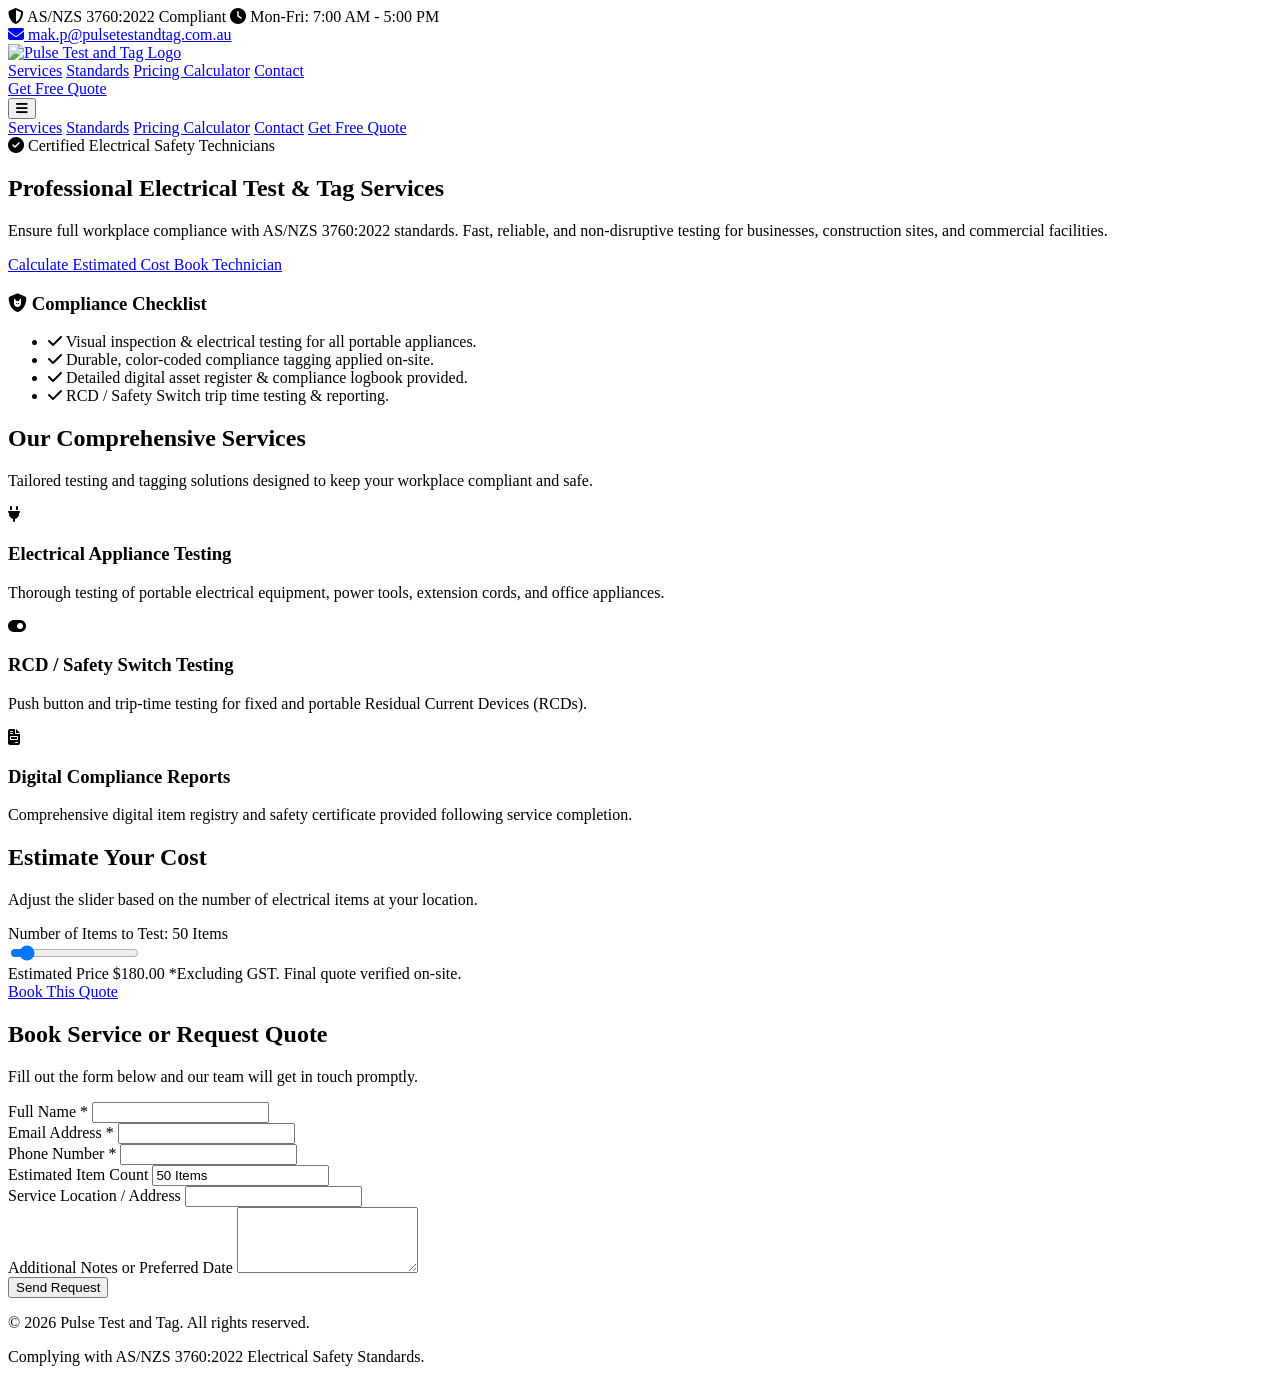
==== commit 67fa5a69: "Update index.html" ====
--- a/index.html
+++ b/index.html
@@ -1,6 +1,10 @@
 <!DOCTYPE html>
-<html lang="en-AU" class="scroll-smooth">
+<html lang="en-AU">
 <head>
+    <meta charset="utf-8" />
+    <meta name="viewport" content="width=device-width, initial-scale=1.0">
+    <title>Pulse Test and Tag | Workplace Electrical Safety & Compliance Services</title>
+    
     <!-- Google tag (gtag.js) -->
     <script async src="https://www.googletagmanager.com/gtag/js?id=G-XXXXXXXXXX"></script>
     <script async src="https://www.googletagmanager.com/gtag/js?id=AW-18512535890"></script>
@@ -13,676 +17,293 @@
       gtag('config', 'AW-18512535890');
     </script>
 
-    <meta charset="utf-8" />
-    <meta name="viewport" content="width=device-width, initial-scale=1.0">
-    <title>Pulse Test & Tag | Professional Electrical Safety & Compliance Services</title>
-    <meta name="description" content="Certified AS/NZS 3760:2022 electrical test and tagging services in Perth and WA. Portable appliance testing, RCD safety switch testing, and digital logbooks.">
-
     <!-- Tailwind CSS CDN -->
     <script src="https://cdn.tailwindcss.com"></script>
-    
-    <!-- FontAwesome Icons -->
-    <link rel="stylesheet" href="https://cdnjs.cloudflare.com/ajax/libs/font-awesome/6.4.0/css/all.min.css">
-    
-    <!-- Google Fonts (Inter) -->
-    <link rel="preconnect" href="https://fonts.googleapis.com">
-    <link rel="preconnect" href="https://fonts.gstatic.com" crossorigin>
-    <link href="https://fonts.googleapis.com/css2?family=Inter:wght@300;400;500;600;700;800&display=swap" rel="stylesheet">
-
     <script>
         tailwind.config = {
             theme: {
                 extend: {
                     colors: {
-                        pulseBlue: '#00AEEF',
-                        pulseBlueDark: '#0083B3',
-                        pulseCharcoal: '#1e293b',
-                        pulseGray: '#333333',
-                        pulseAccent: '#10b981'
-                    },
-                    fontFamily: {
-                        sans: ['Inter', 'sans-serif'],
+                        brand: {
+                            cyan: '#00AEEF',
+                            blue: '#0284C7',
+                            dark: '#333333',
+                            gray: '#F4F6F8'
+                        }
                     }
                 }
             }
         }
     </script>
-    <style>
-        /* Fallback styling for image error states */
-        .logo-fallback {
-            display: none;
-        }
-        img:failed + .logo-fallback {
-            display: flex;
-        }
-    </style>
+    <!-- FontAwesome for Icons -->
+    <link rel="stylesheet" href="https://cdnjs.cloudflare.com/ajax/libs/font-awesome/6.4.0/css/all.min.css">
 </head>
-<body class="bg-slate-50 text-slate-800 antialiased font-sans flex flex-col min-h-screen">
-
-    <!-- Top Contact Bar -->
-    <div class="bg-slate-900 text-slate-300 text-xs sm:text-sm py-2 px-4 border-b border-slate-800">
-        <div class="max-w-7xl mx-auto flex flex-wrap justify-between items-center gap-2">
+<body class="bg-slate-50 text-gray-800 font-sans leading-relaxed flex flex-col min-h-screen">
+
+    <!-- TOP BAR -->
+    <div class="bg-slate-900 text-white text-xs py-2 px-4 border-b border-slate-800">
+        <div class="max-w-7xl mx-auto flex flex-col sm:flex-row justify-between items-center gap-2">
+            <div class="flex items-center space-x-6">
+                <span class="flex items-center gap-1.5"><i class="fa-solid fa-shield-halved text-brand-cyan"></i> AS/NZS 3760:2022 Compliant</span>
+                <span class="hidden md:flex items-center gap-1.5"><i class="fa-solid fa-clock text-brand-cyan"></i> Mon-Fri: 7:00 AM - 5:00 PM</span>
+            </div>
             <div class="flex items-center space-x-4">
-                <a href="tel:1300000000" class="hover:text-pulseBlue transition flex items-center gap-1.5">
-                    <i class="fa-solid fa-phone text-pulseBlue"></i>
-                    <span>1300 PULSE TAG</span>
-                </a>
-                <a href="mailto:info@pulsetesttag.com.au" class="hidden sm:flex hover:text-pulseBlue transition items-center gap-1.5">
-                    <i class="fa-solid fa-envelope text-pulseBlue"></i>
-                    <span>info@pulsetesttag.com.au</span>
-                </a>
-            </div>
-            <div class="flex items-center space-x-4">
-                <span class="flex items-center gap-1.5 text-emerald-400">
-                    <i class="fa-solid fa-location-dot"></i>
-                    <span>Perth &amp; WA Serviced</span>
-                </span>
-                <a href="#quote" class="bg-pulseBlue hover:bg-pulseBlueDark text-white px-3 py-1 rounded-full text-xs font-semibold transition shadow-sm">
-                    Quick Quote
-                </a>
+                <a href="mailto:mak.p@pulsetestandtag.com.au" class="hover:text-brand-cyan transition-colors"><i class="fa-solid fa-envelope mr-1 text-brand-cyan"></i> mak.p@pulsetestandtag.com.au</a>
             </div>
         </div>
     </div>
 
-    <!-- Main Navigation Header -->
+    <!-- MAIN HEADER -->
     <header class="bg-white border-b border-slate-200 sticky top-0 z-40 shadow-sm">
         <div class="max-w-7xl mx-auto px-4 sm:px-6 lg:px-8">
             <div class="flex justify-between items-center h-20">
-                <!-- Logo Area -->
-                <a href="#" class="flex items-center group py-2">
-                    <img src="logo-1.png" 
-                         alt="Pulse Test and Tag" 
-                         class="h-12 w-auto object-contain max-h-14"
-                         onerror="this.onerror=null; this.classList.add('hidden'); document.getElementById('logo-text-fallback').classList.remove('hidden');">
-                    <!-- Fallback logo if logo-1.png is missing or loading in local dev -->
-                    <div id="logo-text-fallback" class="hidden items-center space-x-2">
-                        <div class="w-10 h-10 rounded-full bg-pulseBlue flex items-center justify-center text-white font-bold text-xl shadow">
-                            <i class="fa-solid fa-plug"></i>
-                        </div>
-                        <div class="flex flex-col">
-                            <span class="text-xl font-black tracking-tight text-slate-800 leading-none">PULSE</span>
-                            <span class="text-xs font-medium tracking-widest text-slate-500">TEST AND TAG</span>
-                        </div>
-                    </div>
+                <!-- LOGO -->
+                <a href="#" class="flex items-center">
+                    <img src="logo-1.png" alt="Pulse Test and Tag Logo" class="h-12 w-auto object-contain">
                 </a>
 
-                <!-- Desktop Navigation -->
-                <nav class="hidden md:flex space-x-8 text-sm font-medium">
-                    <a href="#services" class="text-slate-600 hover:text-pulseBlue transition py-2">Services</a>
-                    <a href="#compliance" class="text-slate-600 hover:text-pulseBlue transition py-2">AS/NZS Standards</a>
-                    <a href="#calculator" class="text-slate-600 hover:text-pulseBlue transition py-2">Pricing Estimator</a>
-                    <a href="#quote" class="text-slate-600 hover:text-pulseBlue transition py-2">Book Inspection</a>
-                    <a href="#contact" class="text-slate-600 hover:text-pulseBlue transition py-2">Contact</a>
+                <!-- DESKTOP NAVIGATION -->
+                <nav class="hidden md:flex items-center space-x-8 font-medium text-slate-700">
+                    <a href="#services" class="hover:text-brand-cyan transition-colors">Services</a>
+                    <a href="#compliance" class="hover:text-brand-cyan transition-colors">Standards</a>
+                    <a href="#calculator" class="hover:text-brand-cyan transition-colors">Pricing Calculator</a>
+                    <a href="#contact" class="hover:text-brand-cyan transition-colors">Contact</a>
                 </nav>
 
-                <!-- CTA Button Desktop -->
-                <div class="hidden md:flex items-center">
-                    <a href="#quote" class="bg-slate-900 hover:bg-slate-800 text-white font-semibold text-sm px-5 py-2.5 rounded-lg shadow transition duration-200 flex items-center gap-2">
-                        <i class="fa-solid fa-clipboard-check text-pulseBlue"></i>
-                        <span>Request Inspection</span>
+                <!-- CALL TO ACTION -->
+                <div class="hidden md:flex items-center space-x-4">
+                    <a href="#contact" class="bg-brand-cyan hover:bg-sky-500 text-white font-semibold px-5 py-2.5 rounded-lg shadow-md transition-all duration-200 text-sm">
+                        Get Free Quote
                     </a>
                 </div>
 
-                <!-- Mobile Hamburger Button -->
-                <div class="md:hidden flex items-center">
-                    <button id="mobile-menu-btn" type="button" class="text-slate-600 hover:text-slate-900 focus:outline-none p-2 rounded-lg border border-slate-200" aria-label="Toggle Menu">
-                        <i id="menu-icon" class="fa-solid fa-bars text-xl"></i>
+                <!-- MOBILE HAMBURGER BUTTON -->
+                <div class="md:hidden">
+                    <button id="mobile-menu-btn" class="text-slate-700 hover:text-brand-cyan p-2 focus:outline-none">
+                        <i class="fa-solid fa-bars text-2xl"></i>
                     </button>
                 </div>
             </div>
         </div>
 
-        <!-- Mobile Menu Dropdown -->
+        <!-- MOBILE MENU DROPDOWN -->
         <div id="mobile-menu" class="hidden md:hidden bg-white border-b border-slate-200 px-4 pt-2 pb-6 space-y-3">
-            <a href="#services" class="block py-2 text-slate-700 hover:text-pulseBlue font-medium border-b border-slate-100">Services</a>
-            <a href="#compliance" class="block py-2 text-slate-700 hover:text-pulseBlue font-medium border-b border-slate-100">AS/NZS Standards</a>
-            <a href="#calculator" class="block py-2 text-slate-700 hover:text-pulseBlue font-medium border-b border-slate-100">Pricing Estimator</a>
-            <a href="#quote" class="block py-2 text-slate-700 hover:text-pulseBlue font-medium border-b border-slate-100">Book Inspection</a>
-            <a href="#contact" class="block py-2 text-slate-700 hover:text-pulseBlue font-medium border-b border-slate-100">Contact</a>
-            <a href="#quote" class="block w-full text-center bg-pulseBlue hover:bg-pulseBlueDark text-white font-semibold py-3 rounded-lg shadow mt-4">
-                Get Instant Quote
+            <a href="#services" class="block text-slate-700 hover:text-brand-cyan font-medium py-2 border-b border-slate-100">Services</a>
+            <a href="#compliance" class="block text-slate-700 hover:text-brand-cyan font-medium py-2 border-b border-slate-100">Standards</a>
+            <a href="#calculator" class="block text-slate-700 hover:text-brand-cyan font-medium py-2 border-b border-slate-100">Pricing Calculator</a>
+            <a href="#contact" class="block text-slate-700 hover:text-brand-cyan font-medium py-2 border-b border-slate-100">Contact</a>
+            <a href="#contact" class="block w-full text-center bg-brand-cyan text-white font-semibold py-2.5 rounded-lg mt-4">
+                Get Free Quote
             </a>
         </div>
     </header>
 
-    <!-- Hero Section -->
-    <section class="relative bg-gradient-to-br from-slate-900 via-slate-800 to-slate-900 text-white py-16 lg:py-24 overflow-hidden">
-        <div class="absolute inset-0 opacity-10 bg-[radial-gradient(#00AEEF_1px,transparent_1px)] [background-size:16px_16px]"></div>
-        <div class="max-w-7xl mx-auto px-4 sm:px-6 lg:px-8 relative z-10">
-            <div class="grid grid-cols-1 lg:grid-cols-12 gap-12 items-center">
-                <div class="lg:col-span-7 space-y-6 text-center lg:text-left">
-                    <div class="inline-flex items-center gap-2 px-3 me-2 py-1 rounded-full bg-pulseBlue/20 text-pulseBlue border border-pulseBlue/30 text-xs font-semibold tracking-wide uppercase">
-                        <i class="fa-solid fa-shield-halved"></i> AS/NZS 3760:2022 Certified
-                    </div>
-                    <h1 class="text-3xl sm:text-4xl lg:text-5xl font-extrabold text-white tracking-tight leading-tight">
-                        Keep Your Workplace Safe &amp; <span class="text-pulseBlue">Fully Compliant</span>
-                    </h1>
-                    <p class="text-slate-300 text-base sm:text-lg max-w-2xl mx-auto lg:mx-0 leading-relaxed">
-                        Fast, reliable, and certified electrical test and tagging services across Perth. Minimise risk, protect your staff, and maintain mandatory workplace health & safety compliance.
-                    </p>
-
-                    <!-- Trust Badges -->
-                    <div class="pt-2 grid grid-cols-1 sm:grid-cols-3 gap-3 text-left max-w-xl mx-auto lg:mx-0">
-                        <div class="bg-slate-800/80 p-3 rounded-lg border border-slate-700/60 flex items-center space-x-3">
-                            <i class="fa-solid fa-certificate text-pulseBlue text-xl"></i>
-                            <span class="text-xs font-semibold text-slate-200">Certified Technicians</span>
-                        </div>
-                        <div class="bg-slate-800/80 p-3 rounded-lg border border-slate-700/60 flex items-center space-x-3">
-                            <i class="fa-solid fa-file-invoice text-emerald-400 text-xl"></i>
-                            <span class="text-xs font-semibold text-slate-200">Detailed Digital Asset Logbooks</span>
-                        </div>
-                        <div class="bg-slate-800/80 p-3 rounded-lg border border-slate-700/60 flex items-center space-x-3">
-                            <i class="fa-solid fa-clock-rotate-left text-pulseBlue text-xl"></i>
-                            <span class="text-xs font-semibold text-slate-200">Re-test Reminders Included</span>
-                        </div>
-                    </div>
-
-                    <div class="pt-4 flex flex-col sm:flex-row gap-4 justify-center lg:justify-start">
-                        <a href="#quote" class="bg-pulseBlue hover:bg-pulseBlueDark text-white font-bold px-8 py-4 rounded-xl shadow-lg hover:shadow-pulseBlue/30 transition text-center flex items-center justify-center gap-2">
-                            <span>Get Free Quote Now</span>
-                            <i class="fa-solid fa-arrow-right text-sm"></i>
-                        </a>
-                        <a href="#calculator" class="bg-slate-800 hover:bg-slate-700 border border-slate-700 text-slate-200 font-semibold px-6 py-4 rounded-xl transition text-center flex items-center justify-center gap-2">
-                            <i class="fa-solid fa-calculator text-pulseBlue"></i>
-                            <span>Price Estimator</span>
-                        </a>
-                    </div>
-                </div>
-
-                <!-- Hero Visual Box -->
-                <div class="lg:col-span-5">
-                    <div class="bg-slate-800/90 border border-slate-700 p-6 sm:p-8 rounded-2xl shadow-2xl backdrop-blur-sm relative">
-                        <div class="absolute -top-3 -right-3 bg-emerald-500 text-slate-950 font-bold text-xs uppercase px-3 py-1 rounded-full shadow">
-                            PASSED COMPLIANCE
-                        </div>
-                        <h3 class="text-xl font-bold text-white mb-4 border-b border-slate-700 pb-3 flex items-center gap-2">
-                            <i class="fa-solid fa-list-check text-pulseBlue"></i> Standard Inspection Covers:
-                        </h3>
-                        <ul class="space-y-3 text-sm text-slate-300">
-                            <li class="flex items-start gap-3">
-                                <i class="fa-solid fa-circle-check text-emerald-400 mt-1"></i>
-                                <span><strong>Visual &amp; Mechanical Inspection:</strong> Checking for damaged cords, plugs, and exposed wiring.</span>
-                            </li>
-                            <li class="flex items-start gap-3">
-                                <i class="fa-solid fa-circle-check text-emerald-400 mt-1"></i>
-                                <span><strong>Electrical Testing:</strong> Earth continuity, insulation resistance, and polarity checks.</span>
-                            </li>
-                            <li class="flex items-start gap-3">
-                                <i class="fa-solid fa-circle-check text-emerald-400 mt-1"></i>
-                                <span><strong>Heavy Duty Tagging:</strong> Durable barcode test tags applied to each appliance.</span>
-                            </li>
-                            <li class="flex items-start gap-3">
-                                <i class="fa-solid fa-circle-check text-emerald-400 mt-1"></i>
-                                <span><strong>Comprehensive Audit Report:</strong> PDF asset logbook for your WorkSafe compliance requirements.</span>
-                            </li>
-                        </ul>
-                    </div>
-                </div>
+    <!-- HERO SECTION -->
+    <section class="relative bg-gradient-to-r from-slate-900 via-slate-800 to-slate-900 text-white py-20 px-4 sm:px-6 lg:px-8">
+        <div class="max-w-7xl mx-auto grid md:grid-cols-2 gap-12 items-center">
+            <div class="space-y-6">
+                <div class="inline-flex items-center gap-2 bg-brand-cyan/20 border border-brand-cyan/40 text-brand-cyan px-3 py-1 rounded-full text-sm font-semibold">
+                    <i class="fa-solid fa-circle-check"></i> Certified Electrical Safety Technicians
+                </div>
+                <h1 class="text-4xl sm:text-5xl font-extrabold tracking-tight leading-tight">
+                    Professional Electrical <span class="text-brand-cyan">Test & Tag Services</span>
+                </h1>
+                <p class="text-slate-300 text-lg">
+                    Ensure full workplace compliance with AS/NZS 3760:2022 standards. Fast, reliable, and non-disruptive testing for businesses, construction sites, and commercial facilities.
+                </p>
+                <div class="flex flex-col sm:flex-row gap-4 pt-2">
+                    <a href="#calculator" class="bg-brand-cyan hover:bg-sky-500 text-white font-bold px-6 py-3.5 rounded-lg text-center shadow-lg transition-all">
+                        Calculate Estimated Cost
+                    </a>
+                    <a href="#contact" class="border border-slate-600 hover:border-slate-400 text-slate-200 font-semibold px-6 py-3.5 rounded-lg text-center transition-all">
+                        Book Technician
+                    </a>
+                </div>
+            </div>
+
+            <div class="bg-slate-800/80 p-8 rounded-2xl border border-slate-700/60 shadow-2xl backdrop-blur-sm">
+                <h3 class="text-xl font-bold mb-4 flex items-center gap-2">
+                    <i class="fa-solid fa-shield-cat text-brand-cyan"></i> Compliance Checklist
+                </h3>
+                <ul class="space-y-3.5 text-slate-300 text-sm">
+                    <li class="flex items-start gap-3">
+                        <i class="fa-solid fa-check text-brand-cyan mt-1"></i>
+                        <span>Visual inspection & electrical testing for all portable appliances.</span>
+                    </li>
+                    <li class="flex items-start gap-3">
+                        <i class="fa-solid fa-check text-brand-cyan mt-1"></i>
+                        <span>Durable, color-coded compliance tagging applied on-site.</span>
+                    </li>
+                    <li class="flex items-start gap-3">
+                        <i class="fa-solid fa-check text-brand-cyan mt-1"></i>
+                        <span>Detailed digital asset register & compliance logbook provided.</span>
+                    </li>
+                    <li class="flex items-start gap-3">
+                        <i class="fa-solid fa-check text-brand-cyan mt-1"></i>
+                        <span>RCD / Safety Switch trip time testing & reporting.</span>
+                    </li>
+                </ul>
             </div>
         </div>
     </section>
 
-    <!-- Services Section -->
+    <!-- SERVICES SECTION -->
     <section id="services" class="py-16 bg-white">
         <div class="max-w-7xl mx-auto px-4 sm:px-6 lg:px-8">
             <div class="text-center max-w-3xl mx-auto mb-12">
-                <h2 class="text-xs font-bold text-pulseBlue uppercase tracking-widest mb-2">Our Services</h2>
-                <p class="text-3xl font-extrabold text-slate-900 sm:text-4xl">Complete Electrical Testing &amp; Tagging Solutions</p>
-                <p class="mt-3 text-slate-600">We inspect and test all portable electrical equipment in accordance with Australian Standard AS/NZS 3760:2022.</p>
-            </div>
-
-            <div class="grid grid-cols-1 md:grid-cols-2 lg:grid-cols-3 gap-8">
-                <!-- Service 1 -->
-                <div class="bg-slate-50 border border-slate-200 rounded-2xl p-6 hover:shadow-lg transition duration-300 flex flex-col justify-between">
-                    <div>
-                        <div class="w-12 h-12 rounded-xl bg-pulseBlue/10 text-pulseBlue flex items-center justify-center text-2xl font-bold mb-5">
-                            <i class="fa-solid fa-plug"></i>
+                <h2 class="text-3xl font-bold text-slate-900">Our Comprehensive Services</h2>
+                <p class="text-slate-600 mt-2">Tailored testing and tagging solutions designed to keep your workplace compliant and safe.</p>
+            </div>
+
+            <div class="grid sm:grid-cols-2 lg:grid-cols-3 gap-8">
+                <div class="p-6 bg-slate-50 border border-slate-200 rounded-xl hover:shadow-md transition-shadow">
+                    <div class="w-12 h-12 bg-brand-cyan/10 text-brand-cyan rounded-lg flex items-center justify-center text-xl font-bold mb-4">
+                        <i class="fa-solid fa-plug"></i>
+                    </div>
+                    <h3 class="text-xl font-bold text-slate-900 mb-2">Electrical Appliance Testing</h3>
+                    <p class="text-slate-600 text-sm">Thorough testing of portable electrical equipment, power tools, extension cords, and office appliances.</p>
+                </div>
+
+                <div class="p-6 bg-slate-50 border border-slate-200 rounded-xl hover:shadow-md transition-shadow">
+                    <div class="w-12 h-12 bg-brand-cyan/10 text-brand-cyan rounded-lg flex items-center justify-center text-xl font-bold mb-4">
+                        <i class="fa-solid fa-toggle-on"></i>
+                    </div>
+                    <h3 class="text-xl font-bold text-slate-900 mb-2">RCD / Safety Switch Testing</h3>
+                    <p class="text-slate-600 text-sm">Push button and trip-time testing for fixed and portable Residual Current Devices (RCDs).</p>
+                </div>
+
+                <div class="p-6 bg-slate-50 border border-slate-200 rounded-xl hover:shadow-md transition-shadow">
+                    <div class="w-12 h-12 bg-brand-cyan/10 text-brand-cyan rounded-lg flex items-center justify-center text-xl font-bold mb-4">
+                        <i class="fa-solid fa-file-invoice"></i>
+                    </div>
+                    <h3 class="text-xl font-bold text-slate-900 mb-2">Digital Compliance Reports</h3>
+                    <p class="text-slate-600 text-sm">Comprehensive digital item registry and safety certificate provided following service completion.</p>
+                </div>
+            </div>
+        </div>
+    </section>
+
+    <!-- CALCULATOR SECTION -->
+    <section id="calculator" class="py-16 bg-slate-100">
+        <div class="max-w-4xl mx-auto px-4 sm:px-6 lg:px-8">
+            <div class="bg-white p-8 rounded-2xl shadow-sm border border-slate-200">
+                <h2 class="text-2xl font-bold text-slate-900 mb-2 text-center">Estimate Your Cost</h2>
+                <p class="text-slate-600 text-center mb-8 text-sm">Adjust the slider based on the number of electrical items at your location.</p>
+
+                <div class="space-y-6">
+                    <div>
+                        <div class="flex justify-between items-center mb-2">
+                            <label for="item-range" class="font-semibold text-slate-700">Number of Items to Test:</label>
+                            <span id="item-count" class="text-2xl font-bold text-brand-cyan">50 Items</span>
                         </div>
-                        <h3 class="text-xl font-bold text-slate-900 mb-2">Portable Appliance Testing (PAT)</h3>
-                        <p class="text-slate-600 text-sm leading-relaxed mb-4">
-                            Inspection and electrical safety testing for power tools, extension leads, computers, kitchen appliances, and office machinery.
-                        </p>
-                    </div>
-                    <span class="text-xs font-semibold text-emerald-600 flex items-center gap-1">
-                        <i class="fa-solid fa-check"></i> Heavy-duty tag attached
-                    </span>
-                </div>
-
-                <!-- Service 2 -->
-                <div class="bg-slate-50 border border-slate-200 rounded-2xl p-6 hover:shadow-lg transition duration-300 flex flex-col justify-between">
-                    <div>
-                        <div class="w-12 h-12 rounded-xl bg-pulseBlue/10 text-pulseBlue flex items-center justify-center text-2xl font-bold mb-5">
-                            <i class="fa-solid fa-toggle-on"></i>
+                        <input id="item-range" type="range" min="10" max="500" step="10" value="50" class="w-full h-2 bg-slate-200 rounded-lg appearance-none cursor-pointer accent-brand-cyan">
+                    </div>
+
+                    <div class="p-6 bg-slate-50 rounded-xl border border-slate-200 flex flex-col sm:flex-row justify-between items-center gap-4">
+                        <div>
+                            <span class="text-xs font-semibold text-slate-500 uppercase tracking-wider block">Estimated Price</span>
+                            <span id="estimated-price" class="text-3xl font-extrabold text-slate-900">$180.00</span>
+                            <span class="text-xs text-slate-500 block mt-1">*Excluding GST. Final quote verified on-site.</span>
                         </div>
-                        <h3 class="text-xl font-bold text-slate-900 mb-2">RCD Safety Switch Testing</h3>
-                        <p class="text-slate-600 text-sm leading-relaxed mb-4">
-                            Push-button and operating time trip tests for portable and fixed Residual Current Devices (RCDs) to ensure instant shut-off protection.
-                        </p>
-                    </div>
-                    <span class="text-xs font-semibold text-emerald-600 flex items-center gap-1">
-                        <i class="fa-solid fa-check"></i> Trip-time verification
-                    </span>
-                </div>
-
-                <!-- Service 3 -->
-                <div class="bg-slate-50 border border-slate-200 rounded-2xl p-6 hover:shadow-lg transition duration-300 flex flex-col justify-between">
-                    <div>
-                        <div class="w-12 h-12 rounded-xl bg-pulseBlue/10 text-pulseBlue flex items-center justify-center text-2xl font-bold mb-5">
-                            <i class="fa-solid fa-bolt"></i>
-                        </div>
-                        <h3 class="text-xl font-bold text-slate-900 mb-2">3-Phase Equipment Testing</h3>
-                        <p class="text-slate-600 text-sm leading-relaxed mb-4">
-                            Specialised inspection and electrical safety testing for 3-phase machinery, industrial leads, and heavy equipment.
-                        </p>
-                    </div>
-                    <span class="text-xs font-semibold text-emerald-600 flex items-center gap-1">
-                        <i class="fa-solid fa-check"></i> Industrial standard check
-                    </span>
-                </div>
-
-                <!-- Service 4 -->
-                <div class="bg-slate-50 border border-slate-200 rounded-2xl p-6 hover:shadow-lg transition duration-300 flex flex-col justify-between">
-                    <div>
-                        <div class="w-12 h-12 rounded-xl bg-pulseBlue/10 text-pulseBlue flex items-center justify-center text-2xl font-bold mb-5">
-                            <i class="fa-solid fa-wifi"></i>
-                        </div>
-                        <h3 class="text-xl font-bold text-slate-900 mb-2">Microwave Leakage Testing</h3>
-                        <p class="text-slate-600 text-sm leading-relaxed mb-4">
-                            Measuring radiation leakage and power output on workplace microwaves to safeguard employees in lunchrooms and commercial kitchens.
-                        </p>
-                    </div>
-                    <span class="text-xs font-semibold text-emerald-600 flex items-center gap-1">
-                        <i class="fa-solid fa-check"></i> Radiation safety tag
-                    </span>
-                </div>
-
-                <!-- Service 5 -->
-                <div class="bg-slate-50 border border-slate-200 rounded-2xl p-6 hover:shadow-lg transition duration-300 flex flex-col justify-between">
-                    <div>
-                        <div class="w-12 h-12 rounded-xl bg-pulseBlue/10 text-pulseBlue flex items-center justify-center text-2xl font-bold mb-5">
-                            <i class="fa-solid fa-file-contract"></i>
-                        </div>
-                        <h3 class="text-xl font-bold text-slate-900 mb-2">Digital Asset Register</h3>
-                        <p class="text-slate-600 text-sm leading-relaxed mb-4">
-                            Receive a detailed PDF report listing all items, pass/fail status, location, asset numbers, and recommended re-test dates.
-                        </p>
-                    </div>
-                    <span class="text-xs font-semibold text-emerald-600 flex items-center gap-1">
-                        <i class="fa-solid fa-check"></i> Audit-ready records
-                    </span>
-                </div>
-
-                <!-- Service 6 -->
-                <div class="bg-slate-50 border border-slate-200 rounded-2xl p-6 hover:shadow-lg transition duration-300 flex flex-col justify-between">
-                    <div>
-                        <div class="w-12 h-12 rounded-xl bg-pulseBlue/10 text-pulseBlue flex items-center justify-center text-2xl font-bold mb-5">
-                            <i class="fa-solid fa-bell"></i>
-                        </div>
-                        <h3 class="text-xl font-bold text-slate-900 mb-2">Free Compliance Tracking</h3>
-                        <p class="text-slate-600 text-sm leading-relaxed mb-4">
-                            We track your re-testing schedule and notify you ahead of time so your business never falls out of safety compliance.
-                        </p>
-                    </div>
-                    <span class="text-xs font-semibold text-emerald-600 flex items-center gap-1">
-                        <i class="fa-solid fa-check"></i> Zero downtime hassle
-                    </span>
+                        <a href="#contact" class="bg-brand-cyan hover:bg-sky-500 text-white font-semibold px-6 py-3 rounded-lg text-sm transition-all w-full sm:w-auto text-center">
+                            Book This Quote
+                        </a>
+                    </div>
                 </div>
             </div>
         </div>
     </section>
 
-    <!-- Interactive Pricing Calculator -->
-    <section id="calculator" class="py-16 bg-slate-100 border-y border-slate-200">
-        <div class="max-w-4xl mx-auto px-4 sm:px-6 lg:px-8">
-            <div class="text-center mb-10">
-                <h2 class="text-xs font-bold text-pulseBlue uppercase tracking-widest mb-2">Transparent Rates</h2>
-                <h3 class="text-3xl font-extrabold text-slate-900">Instant Estimate Calculator</h3>
-                <p class="text-slate-600 mt-2">Adjust the item count below to estimate your electrical test and tag service cost.</p>
-            </div>
-
-            <div class="bg-white rounded-2xl shadow-xl p-6 sm:p-10 border border-slate-200">
-                <div class="space-y-6">
-                    <div>
-                        <div class="flex justify-between items-center mb-2">
-                            <label for="itemRange" class="font-bold text-slate-800 text-lg">Estimated Number of Items/Tags:</label>
-                            <span id="itemDisplay" class="text-2xl font-extrabold text-pulseBlue">50 items</span>
-                        </div>
-                        <input type="range" id="itemRange" min="10" max="500" step="5" value="50" 
-                               class="w-full h-3 bg-slate-200 rounded-lg appearance-none cursor-pointer accent-pulseBlue">
-                        <div class="flex justify-between text-xs text-slate-400 mt-1">
-                            <span>10 items</span>
-                            <span>150 items</span>
-                            <span>300 items</span>
-                            <span>500+ items</span>
-                        </div>
-                    </div>
-
-                    <!-- Price Output Box -->
-                    <div class="bg-slate-50 border border-slate-200 rounded-xl p-6 text-center">
-                        <span class="text-xs font-bold uppercase tracking-wider text-slate-500">Estimated Total (ex. GST)</span>
-                        <div class="text-4xl sm:text-5xl font-black text-slate-900 my-2" id="estimatedPrice">$225.00</div>
-                        <div class="text-xs text-slate-500" id="perItemRate">Rate: ~$4.50 per item (Callout minimums apply)</div>
-                    </div>
-
-                    <div class="grid grid-cols-1 md:grid-cols-3 gap-3 text-center text-xs text-slate-600 border-t border-slate-100 pt-4">
-                        <div class="p-2 bg-slate-50 rounded"><i class="fa-solid fa-check text-emerald-500 mr-1"></i> No Hidden Callout Fees</div>
-                        <div class="p-2 bg-slate-50 rounded"><i class="fa-solid fa-check text-emerald-500 mr-1"></i> Digital Logbook Included</div>
-                        <div class="p-2 bg-slate-50 rounded"><i class="fa-solid fa-check text-emerald-500 mr-1"></i> Bulk Volume Discounts Available</div>
-                    </div>
-
-                    <div class="text-center pt-2">
-                        <a href="#quote" onclick="prefillEstimate()" class="inline-block bg-pulseBlue hover:bg-pulseBlueDark text-white font-bold px-8 py-3 rounded-lg shadow transition">
-                            Book Inspection with This Estimate
-                        </a>
-                    </div>
-                </div>
-            </div>
-        </div>
-    </section>
-
-    <!-- AS/NZS 3760:2022 Compliance Interval Table -->
-    <section id="compliance" class="py-16 bg-white">
-        <div class="max-w-7xl mx-auto px-4 sm:px-6 lg:px-8">
-            <div class="text-center max-w-3xl mx-auto mb-12">
-                <h2 class="text-xs font-bold text-pulseBlue uppercase tracking-widest mb-2">Regulatory Standard</h2>
-                <h3 class="text-3xl font-extrabold text-slate-900">AS/NZS 3760:2022 Re-Test Intervals</h3>
-                <p class="text-slate-600 mt-2">WorkSafe requirements dictate testing intervals based on workplace operating environments.</p>
-            </div>
-
-            <div class="overflow-x-auto">
-                <table class="w-full text-left border-collapse bg-white rounded-xl shadow border border-slate-200 overflow-hidden">
-                    <thead class="bg-slate-900 text-white text-sm">
-                        <tr>
-                            <th class="p-4">Industry / Operating Environment</th>
-                            <th class="p-4">Equipment Testing</th>
-                            <th class="p-4">Push-Button RCD Check</th>
-                            <th class="p-4">Operating Time RCD Test</th>
-                        </tr>
-                    </thead>
-                    <tbody class="divide-y divide-slate-200 text-sm text-slate-700">
-                        <tr class="hover:bg-slate-50">
-                            <td class="p-4 font-semibold text-slate-900">Building, Construction &amp; Demolition</td>
-                            <td class="p-4"><span class="bg-red-100 text-red-800 text-xs font-bold px-2.5 py-1 rounded">3 Months</span></td>
-                            <td class="p-4">Daily / Before use</td>
-                            <td class="p-4">3 Months</td>
-                        </tr>
-                        <tr class="hover:bg-slate-50">
-                            <td class="p-4 font-semibold text-slate-900">Factories, Workshops &amp; Manufacturing</td>
-                            <td class="p-4"><span class="bg-amber-100 text-amber-800 text-xs font-bold px-2.5 py-1 rounded">6 Months</span></td>
-                            <td class="p-4">6 Months</td>
-                            <td class="p-4">12 Months</td>
-                        </tr>
-                        <tr class="hover:bg-slate-50">
-                            <td class="p-4 font-semibold text-slate-900">Offices, Schools, Hospitality &amp; Retail</td>
-                            <td class="p-4"><span class="bg-blue-100 text-blue-800 text-xs font-bold px-2.5 py-1 rounded">12 Months / 2 Years</span></td>
-                            <td class="p-4">6 Months</td>
-                            <td class="p-4">2 Years</td>
-                        </tr>
-                        <tr class="hover:bg-slate-50">
-                            <td class="p-4 font-semibold text-slate-900">Hire Equipment</td>
-                            <td class="p-4"><span class="bg-emerald-100 text-emerald-800 text-xs font-bold px-2.5 py-1 rounded">Prior to hire / 3 Months</span></td>
-                            <td class="p-4">Prior to hire</td>
-                            <td class="p-4">12 Months</td>
-                        </tr>
-                    </tbody>
-                </table>
-            </div>
-        </div>
-    </section>
-
-    <!-- Booking & Quote Form Section -->
-    <section id="quote" class="py-16 bg-slate-900 text-white">
-        <div class="max-w-4xl mx-auto px-4 sm:px-6 lg:px-8">
-            <div class="text-center mb-10">
-                <h2 class="text-xs font-bold text-pulseBlue uppercase tracking-widest mb-2">Book / Request Quote</h2>
-                <h3 class="text-3xl font-extrabold">Schedule Your Safety Inspection</h3>
-                <p class="text-slate-400 mt-2">Fill out the form below and our team will get back to you within 2 business hours.</p>
-            </div>
-
-            <form id="quoteForm" onsubmit="handleFormSubmit(event)" class="bg-slate-800 p-6 sm:p-10 rounded-2xl border border-slate-700 shadow-2xl space-y-6">
-                <div class="grid grid-cols-1 sm:grid-cols-2 gap-6">
-                    <div>
-                        <label class="block text-xs font-semibold text-slate-300 uppercase tracking-wider mb-2">Full Name *</label>
-                        <input type="text" required placeholder="John Doe" class="w-full bg-slate-900 border border-slate-700 rounded-lg px-4 py-3 text-white placeholder-slate-500 focus:outline-none focus:border-pulseBlue">
-                    </div>
-                    <div>
-                        <label class="block text-xs font-semibold text-slate-300 uppercase tracking-wider mb-2">Company / Business Name</label>
-                        <input type="text" placeholder="Acme Corp" class="w-full bg-slate-900 border border-slate-700 rounded-lg px-4 py-3 text-white placeholder-slate-500 focus:outline-none focus:border-pulseBlue">
-                    </div>
-                </div>
-
-                <div class="grid grid-cols-1 sm:grid-cols-2 gap-6">
-                    <div>
-                        <label class="block text-xs font-semibold text-slate-300 uppercase tracking-wider mb-2">Phone Number *</label>
-                        <input type="tel" required placeholder="0400 000 000" class="w-full bg-slate-900 border border-slate-700 rounded-lg px-4 py-3 text-white placeholder-slate-500 focus:outline-none focus:border-pulseBlue">
-                    </div>
-                    <div>
-                        <label class="block text-xs font-semibold text-slate-300 uppercase tracking-wider mb-2">Email Address *</label>
-                        <input type="email" required placeholder="john@example.com.au" class="w-full bg-slate-900 border border-slate-700 rounded-lg px-4 py-3 text-white placeholder-slate-500 focus:outline-none focus:border-pulseBlue">
-                    </div>
-                </div>
-
-                <div class="grid grid-cols-1 sm:grid-cols-2 gap-6">
-                    <div>
-                        <label class="block text-xs font-semibold text-slate-300 uppercase tracking-wider mb-2">Service Required</label>
-                        <select class="w-full bg-slate-900 border border-slate-700 rounded-lg px-4 py-3 text-white focus:outline-none focus:border-pulseBlue">
-                            <option>Standard Appliance Test &amp; Tag</option>
-                            <option>RCD Safety Switch Testing</option>
-                            <option>3-Phase Equipment Testing</option>
-                            <option>Full Workplace Safety Audit</option>
-                        </select>
-                    </div>
-                    <div>
-                        <label class="block text-xs font-semibold text-slate-300 uppercase tracking-wider mb-2">Estimated Item Count</label>
-                        <input type="text" id="formItemEstimate" placeholder="e.g. 50 items" class="w-full bg-slate-900 border border-slate-700 rounded-lg px-4 py-3 text-white placeholder-slate-500 focus:outline-none focus:border-pulseBlue">
+    <!-- CONTACT FORM SECTION -->
+    <section id="contact" class="py-16 bg-white">
+        <div class="max-w-3xl mx-auto px-4 sm:px-6 lg:px-8">
+            <div class="text-center mb-8">
+                <h2 class="text-3xl font-bold text-slate-900">Book Service or Request Quote</h2>
+                <p class="text-slate-600 mt-2">Fill out the form below and our team will get in touch promptly.</p>
+            </div>
+
+            <!-- Web3Forms Integration -->
+            <form id="booking-form" action="https://api.web3forms.com/submit" method="POST" class="space-y-6 bg-slate-50 p-8 rounded-2xl border border-slate-200">
+                <!-- Direct Access Key -->
+                <input type="hidden" name="access_key" value="197459b2-5d3c-4fb0-997a-0d54102d7a5e">
+                <input type="hidden" name="subject" value="New Test & Tag Booking Request">
+                <input type="hidden" name="from_name" value="Pulse Test & Tag Website">
+
+                <div class="grid sm:grid-cols-2 gap-6">
+                    <div>
+                        <label class="block text-sm font-semibold text-slate-700 mb-2">Full Name *</label>
+                        <input type="text" name="name" required class="w-full px-4 py-3 rounded-lg border border-slate-300 focus:outline-none focus:ring-2 focus:ring-brand-cyan">
+                    </div>
+                    <div>
+                        <label class="block text-sm font-semibold text-slate-700 mb-2">Email Address *</label>
+                        <input type="email" name="email" required class="w-full px-4 py-3 rounded-lg border border-slate-300 focus:outline-none focus:ring-2 focus:ring-brand-cyan">
+                    </div>
+                </div>
+
+                <div class="grid sm:grid-cols-2 gap-6">
+                    <div>
+                        <label class="block text-sm font-semibold text-slate-700 mb-2">Phone Number *</label>
+                        <input type="tel" name="phone" required class="w-full px-4 py-3 rounded-lg border border-slate-300 focus:outline-none focus:ring-2 focus:ring-brand-cyan">
+                    </div>
+                    <div>
+                        <label class="block text-sm font-semibold text-slate-700 mb-2">Estimated Item Count</label>
+                        <input type="text" name="items" id="form-items" value="50 Items" class="w-full px-4 py-3 rounded-lg border border-slate-300 focus:outline-none focus:ring-2 focus:ring-brand-cyan">
                     </div>
                 </div>
 
                 <div>
-                    <label class="block text-xs font-semibold text-slate-300 uppercase tracking-wider mb-2">Site Location / Additional Notes</label>
-                    <textarea rows="3" placeholder="Provide site location (Subrub) or details about access times..." class="w-full bg-slate-900 border border-slate-700 rounded-lg px-4 py-3 text-white placeholder-slate-500 focus:outline-none focus:border-pulseBlue"></textarea>
-                </div>
-
-                <button type="submit" class="w-full bg-pulseBlue hover:bg-pulseBlueDark text-white font-extrabold py-4 rounded-xl shadow-lg transition text-base">
-                    Submit Request for Quote
+                    <label class="block text-sm font-semibold text-slate-700 mb-2">Service Location / Address</label>
+                    <input type="text" name="location" class="w-full px-4 py-3 rounded-lg border border-slate-300 focus:outline-none focus:ring-2 focus:ring-brand-cyan">
+                </div>
+
+                <div>
+                    <label class="block text-sm font-semibold text-slate-700 mb-2">Additional Notes or Preferred Date</label>
+                    <textarea name="message" rows="4" class="w-full px-4 py-3 rounded-lg border border-slate-300 focus:outline-none focus:ring-2 focus:ring-brand-cyan"></textarea>
+                </div>
+
+                <button type="submit" class="w-full bg-brand-cyan hover:bg-sky-500 text-white font-bold py-4 rounded-lg shadow-md transition-all text-base">
+                    Send Request
                 </button>
             </form>
         </div>
     </section>
 
-    <!-- Contact & Map Section -->
-    <section id="contact" class="py-16 bg-white">
-        <div class="max-w-7xl mx-auto px-4 sm:px-6 lg:px-8">
-            <div class="grid grid-cols-1 lg:grid-cols-3 gap-8">
-                <div class="p-6 bg-slate-50 border border-slate-200 rounded-2xl">
-                    <div class="w-10 h-10 rounded-lg bg-pulseBlue/10 text-pulseBlue flex items-center justify-center text-xl font-bold mb-4">
-                        <i class="fa-solid fa-phone"></i>
-                    </div>
-                    <h4 class="font-bold text-slate-900 text-lg mb-1">Phone Enquiries</h4>
-                    <p class="text-sm text-slate-600 mb-3">Speak directly with our technical team.</p>
-                    <a href="tel:1300000000" class="text-pulseBlue font-bold hover:underline">1300 PULSE TAG</a>
-                </div>
-
-                <div class="p-6 bg-slate-50 border border-slate-200 rounded-2xl">
-                    <div class="w-10 h-10 rounded-lg bg-pulseBlue/10 text-pulseBlue flex items-center justify-center text-xl font-bold mb-4">
-                        <i class="fa-solid fa-envelope"></i>
-                    </div>
-                    <h4 class="font-bold text-slate-900 text-lg mb-1">Email Support</h4>
-                    <p class="text-sm text-slate-600 mb-3">Send us site plans or compliance questions.</p>
-                    <a href="mailto:info@pulsetesttag.com.au" class="text-pulseBlue font-bold hover:underline">info@pulsetesttag.com.au</a>
-                </div>
-
-                <div class="p-6 bg-slate-50 border border-slate-200 rounded-2xl">
-                    <div class="w-10 h-10 rounded-lg bg-pulseBlue/10 text-pulseBlue flex items-center justify-center text-xl font-bold mb-4">
-                        <i class="fa-solid fa-clock"></i>
-                    </div>
-                    <h4 class="font-bold text-slate-900 text-lg mb-1">Operating Hours</h4>
-                    <p class="text-sm text-slate-600 mb-1">Mon - Fri: 7:00 AM - 5:00 PM</p>
-                    <p class="text-xs text-slate-500">After-hours &amp; weekend testing available by appointment.</p>
-                </div>
-            </div>
-        </div>
-    </section>
-
-    <!-- Footer -->
-    <footer class="bg-slate-950 text-slate-400 py-12 border-t border-slate-800 mt-auto">
-        <div class="max-w-7xl mx-auto px-4 sm:px-6 lg:px-8">
-            <div class="grid grid-cols-1 md:grid-cols-4 gap-8 mb-8">
-                <!-- Col 1: Brand -->
-                <div class="space-y-4">
-                    <div class="flex items-center space-x-2">
-                        <img src="logo-1.png" alt="Pulse Test and Tag" class="h-10 w-auto filter brightness-200 contrast-125" onerror="this.style.display='none'; document.getElementById('footer-fallback').classList.remove('hidden');">
-                        <div id="footer-fallback" class="hidden text-white font-extrabold text-xl">PULSE <span class="text-pulseBlue">TEST &amp; TAG</span></div>
-                    </div>
-                    <p class="text-xs leading-relaxed text-slate-400">
-                        Professional electrical testing, tagging, and safety compliance for commercial, industrial, and construction workplaces.
-                    </p>
-                </div>
-
-                <!-- Col 2: Quick Links -->
-                <div>
-                    <h4 class="text-white text-sm font-bold uppercase tracking-wider mb-4">Services</h4>
-                    <ul class="space-y-2 text-xs">
-                        <li><a href="#services" class="hover:text-pulseBlue transition">Appliance Testing</a></li>
-                        <li><a href="#services" class="hover:text-pulseBlue transition">RCD Safety Switches</a></li>
-                        <li><a href="#services" class="hover:text-pulseBlue transition">3-Phase Testing</a></li>
-                        <li><a href="#services" class="hover:text-pulseBlue transition">Microwave Testing</a></li>
-                    </ul>
-                </div>
-
-                <!-- Col 3: Standards -->
-                <div>
-                    <h4 class="text-white text-sm font-bold uppercase tracking-wider mb-4">Compliance</h4>
-                    <ul class="space-y-2 text-xs">
-                        <li><a href="#compliance" class="hover:text-pulseBlue transition">AS/NZS 3760:2022</a></li>
-                        <li><a href="#compliance" class="hover:text-pulseBlue transition">WorkSafe WA Requirements</a></li>
-                        <li><a href="#compliance" class="hover:text-pulseBlue transition">Digital Asset Logbooks</a></li>
-                    </ul>
-                </div>
-
-                <!-- Col 4: Legal -->
-                <div>
-                    <h4 class="text-white text-sm font-bold uppercase tracking-wider mb-4">Coverage</h4>
-                    <p class="text-xs leading-relaxed text-slate-400 mb-2">
-                        Servicing all Perth Metropolitan suburbs and regional Western Australia.
-                    </p>
-                    <span class="inline-block bg-emerald-950 text-emerald-400 text-xs px-2.5 py-1 rounded border border-emerald-800">
-                        Fully Insured &amp; Qualified
-                    </span>
-                </div>
-            </div>
-
-            <div class="border-t border-slate-900 pt-6 flex flex-col sm:flex-row justify-between items-center text-xs text-slate-500 gap-4">
-                <p>&copy; <span id="currentYear"></span> Pulse Test &amp; Tag. All rights reserved.</p>
-                <p>Designed for compliance and electrical safety excellence.</p>
-            </div>
+    <!-- FOOTER -->
+    <footer class="bg-slate-900 text-slate-400 py-8 border-t border-slate-800 mt-auto">
+        <div class="max-w-7xl mx-auto px-4 text-center text-sm space-y-2">
+            <p>&copy; 2026 Pulse Test and Tag. All rights reserved.</p>
+            <p class="text-xs text-slate-500">Complying with AS/NZS 3760:2022 Electrical Safety Standards.</p>
         </div>
     </footer>
 
-    <!-- Form Confirmation Modal -->
-    <div id="successModal" class="fixed inset-0 bg-slate-900/80 backdrop-blur-sm z-50 hidden flex items-center justify-center p-4">
-        <div class="bg-white rounded-2xl p-8 max-w-md w-full text-center shadow-2xl">
-            <div class="w-16 h-16 bg-emerald-100 text-emerald-500 rounded-full flex items-center justify-center text-3xl mx-auto mb-4">
-                <i class="fa-solid fa-circle-check"></i>
-            </div>
-            <h3 class="text-2xl font-extrabold text-slate-900 mb-2">Request Received!</h3>
-            <p class="text-slate-600 text-sm mb-6">Thank you for reaching out. One of our certified technicians will contact you shortly to confirm your quote and booking details.</p>
-            <button onclick="closeModal()" class="bg-pulseBlue hover:bg-pulseBlueDark text-white font-bold px-6 py-2.5 rounded-lg w-full transition">
-                Close
-            </button>
-        </div>
-    </div>
-
-    <!-- JavaScript Features -->
+    <!-- INTERACTIVE SCRIPTS -->
     <script>
-        // Set dynamic year in footer
-        document.getElementById('currentYear').textContent = new Date().getFullYear();
-
-        // Mobile Menu Toggle
-        const mobileMenuBtn = document.getElementById('mobile-menu-btn');
+        // Mobile menu toggle
+        const menuBtn = document.getElementById('mobile-menu-btn');
         const mobileMenu = document.getElementById('mobile-menu');
-        const menuIcon = document.getElementById('menu-icon');
-
-        mobileMenuBtn.addEventListener('click', () => {
+
+        menuBtn.addEventListener('click', () => {
             mobileMenu.classList.toggle('hidden');
-            if (mobileMenu.classList.contains('hidden')) {
-                menuIcon.classList.remove('fa-xmark');
-                menuIcon.classList.add('fa-bars');
-            } else {
-                menuIcon.classList.remove('fa-bars');
-                menuIcon.classList.add('fa-xmark');
-            }
         });
 
-        // Close mobile menu when clicking menu links
-        document.querySelectorAll('#mobile-menu a').forEach(link => {
-            link.addEventListener('click', () => {
-                mobileMenu.classList.add('hidden');
-                menuIcon.classList.remove('fa-xmark');
-                menuIcon.classList.add('fa-bars');
-            });
+        // Price calculator logic
+        const itemRange = document.getElementById('item-range');
+        const itemCount = document.getElementById('item-count');
+        const estimatedPrice = document.getElementById('estimated-price');
+        const formItems = document.getElementById('form-items');
+
+        itemRange.addEventListener('input', (e) => {
+            const count = parseInt(e.target.value);
+            itemCount.textContent = `${count} Items`;
+            formItems.value = `${count} Items`;
+
+            let baseRate = 3.50;
+            if (count > 100) baseRate = 3.00;
+            if (count > 250) baseRate = 2.50;
+
+            const total = Math.max(120, count * baseRate);
+            estimatedPrice.textContent = `$${total.toFixed(2)}`;
         });
-
-        // Pricing Estimator Calculator Logic
-        const itemRange = document.getElementById('itemRange');
-        const itemDisplay = document.getElementById('itemDisplay');
-        const estimatedPrice = document.getElementById('estimatedPrice');
-        const perItemRate = document.getElementById('perItemRate');
-
-        function updatePrice() {
-            const items = parseInt(itemRange.value);
-            let rate = 4.50;
-
-            if (items < 30) {
-                rate = 6.50;
-            } else if (items < 70) {
-                rate = 4.50;
-            } else if (items < 150) {
-                rate = 3.80;
-            } else if (items < 300) {
-                rate = 3.20;
-            } else {
-                rate = 2.80;
-            }
-
-            let total = items * rate;
-            // Minimum callout fee threshold
-            if (total < 120) {
-                total = 120;
-            }
-
-            itemDisplay.textContent = items + " items";
-            estimatedPrice.textContent = "$" + total.toFixed(2);
-            perItemRate.textContent = "Rate: ~$" + rate.toFixed(2) + " per item (min callout applies)";
-        }
-
-        itemRange.addEventListener('input', updatePrice);
-        updatePrice();
-
-        function prefillEstimate() {
-            const items = itemRange.value;
-            document.getElementById('formItemEstimate').value = items + " items (~" + estimatedPrice.textContent + ")";
-        }
-
-        // Form Submit Handler
-        function handleFormSubmit(event) {
-            event.preventDefault();
-            
-            // Trigger Google gtag event if required
-            if (typeof gtag === 'function') {
-                gtag('event', 'generate_lead', {
-                    'event_category': 'Quote Form',
-                    'event_label': 'Inspection Request'
-                });
-            }
-
-            document.getElementById('successModal').classList.remove('hidden');
-            event.target.reset();
-        }
-
-        function closeModal() {
-            document.getElementById('successModal').classList.add('hidden');
-        }
     </script>
 </body>
 </html>
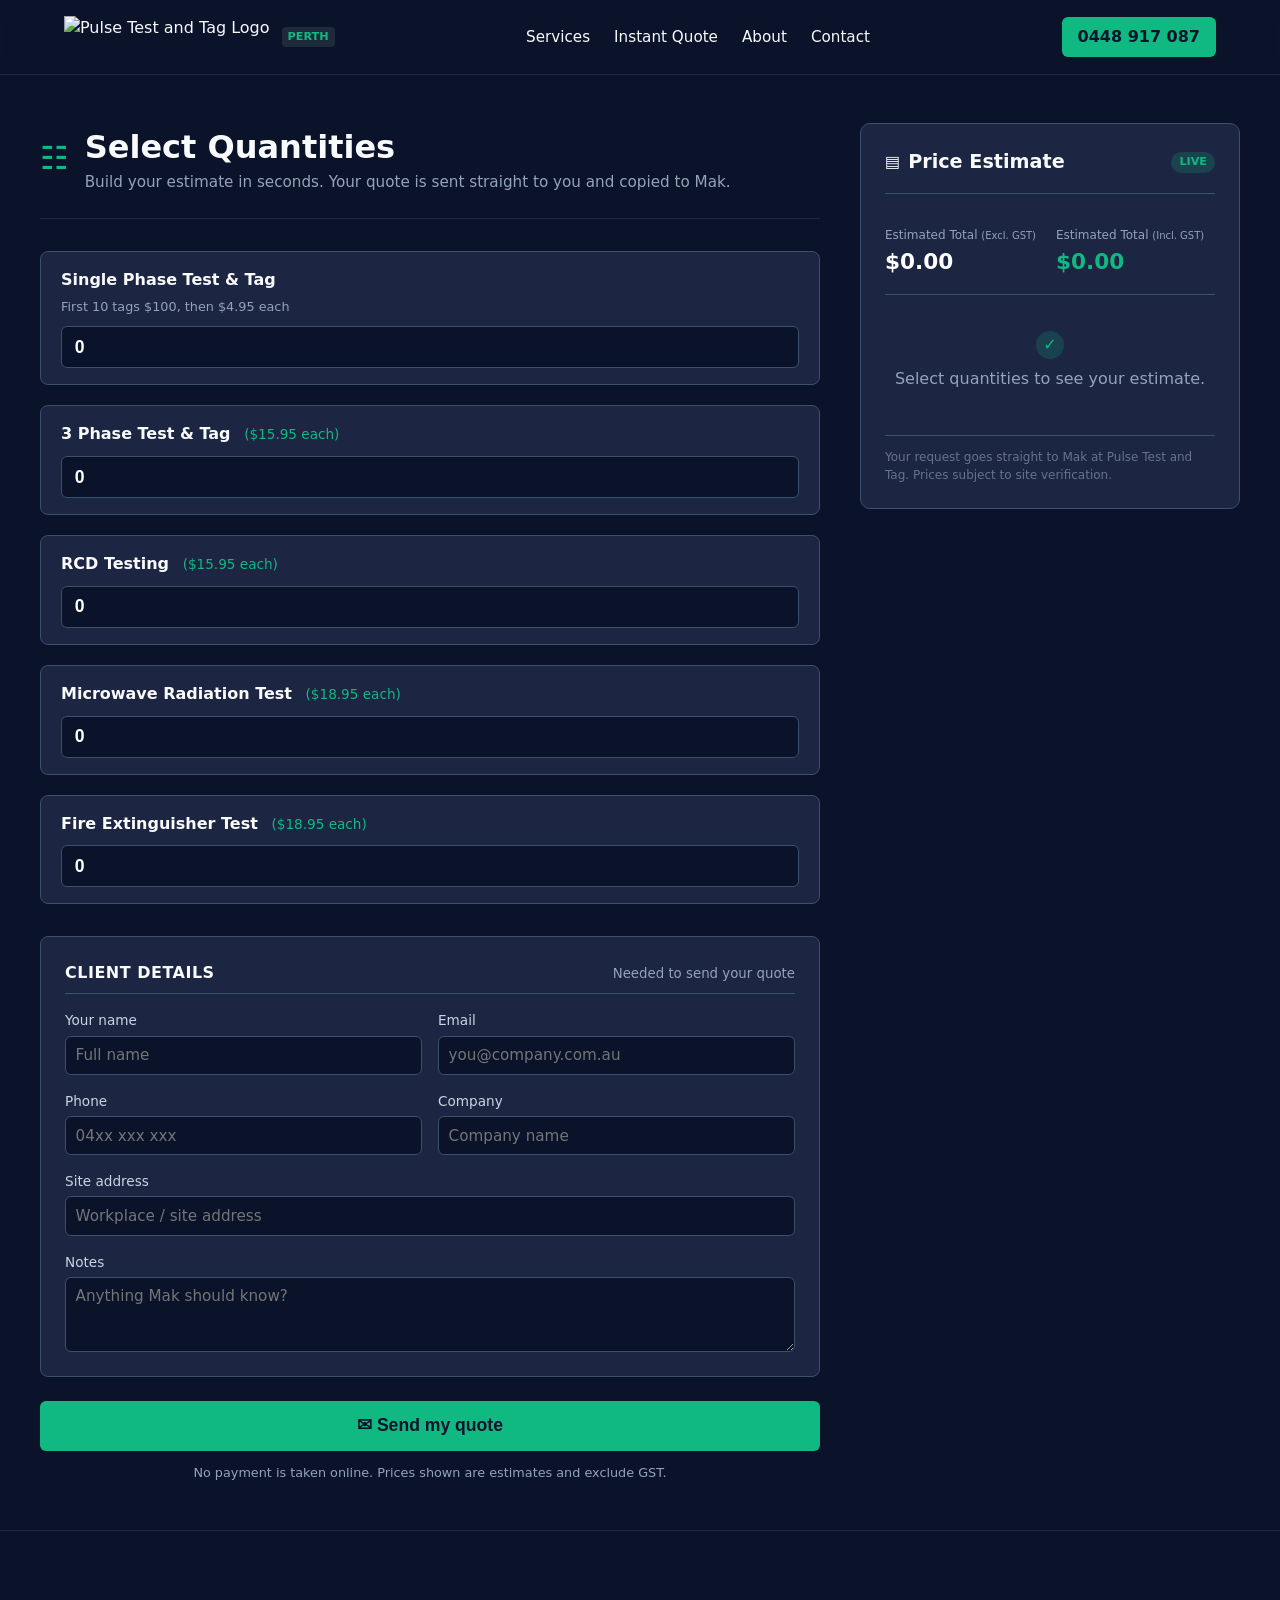
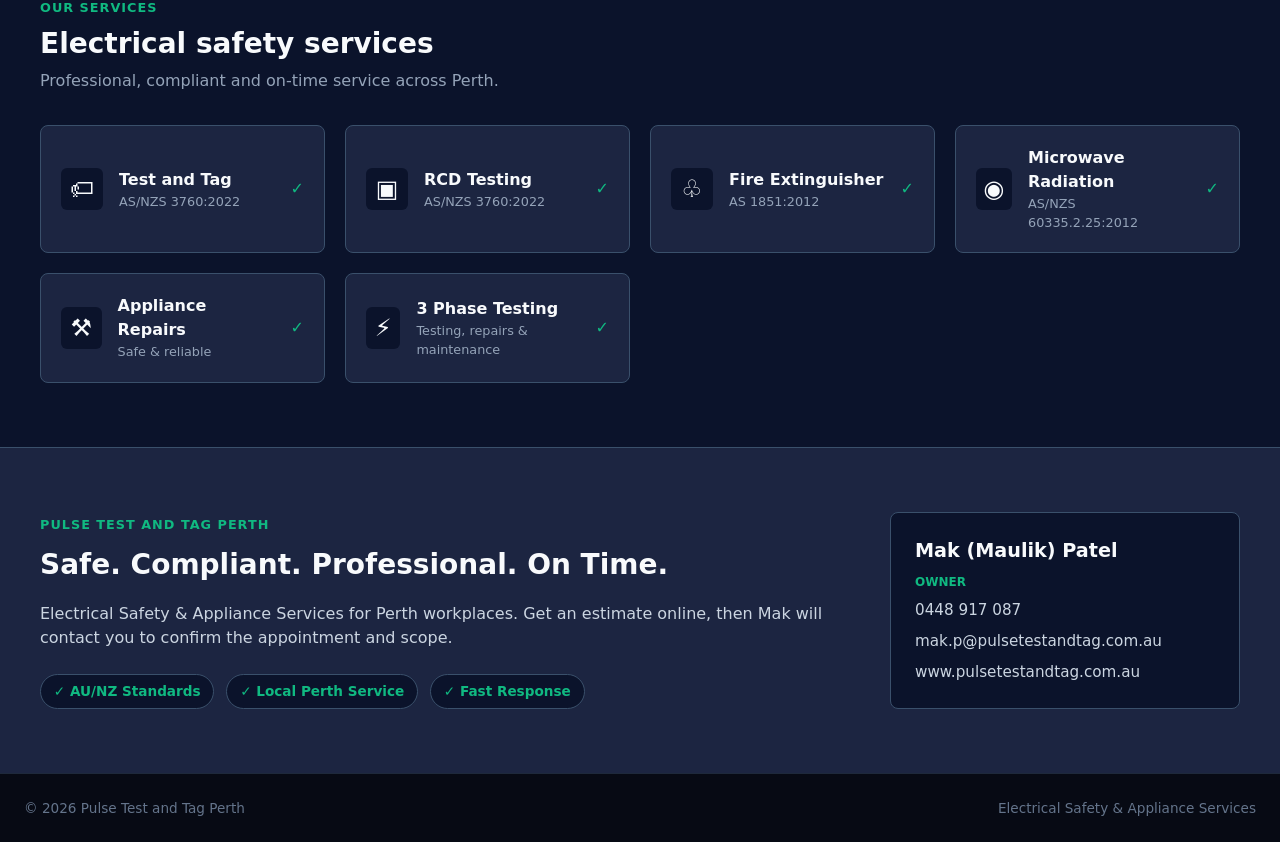
==== commit 0f34c3df: "Update index.html" ====
--- a/index.html
+++ b/index.html
@@ -1,309 +1,464 @@
-<!DOCTYPE html>
+<!doctype html>
 <html lang="en-AU">
 <head>
-    <meta charset="utf-8" />
-    <meta name="viewport" content="width=device-width, initial-scale=1.0">
-    <title>Pulse Test and Tag | Workplace Electrical Safety & Compliance Services</title>
-    
-    <!-- Google tag (gtag.js) -->
-    <script async src="https://www.googletagmanager.com/gtag/js?id=G-XXXXXXXXXX"></script>
-    <script async src="https://www.googletagmanager.com/gtag/js?id=AW-18512535890"></script>
-    <script>
-      window.dataLayer = window.dataLayer || [];
-      function gtag(){dataLayer.push(arguments);}
-      gtag('js', new Date());
-
-      gtag('config', 'G-XXXXXXXXXX');
-      gtag('config', 'AW-18512535890');
-    </script>
-
-    <!-- Tailwind CSS CDN -->
-    <script src="https://cdn.tailwindcss.com"></script>
-    <script>
-        tailwind.config = {
-            theme: {
-                extend: {
-                    colors: {
-                        brand: {
-                            cyan: '#00AEEF',
-                            blue: '#0284C7',
-                            dark: '#333333',
-                            gray: '#F4F6F8'
-                        }
-                    }
-                }
-            }
-        }
-    </script>
-    <!-- FontAwesome for Icons -->
-    <link rel="stylesheet" href="https://cdnjs.cloudflare.com/ajax/libs/font-awesome/6.4.0/css/all.min.css">
+  <!-- Google tag (gtag.js) -->
+  <script async src="https://www.googletagmanager.com/gtag/js?id=AW-18512535890"></script>
+  <script>
+    window.dataLayer = window.dataLayer || [];
+    function gtag(){dataLayer.push(arguments);}
+    gtag('js', new Date());
+
+    gtag('config', 'AW-18512535890');
+  </script>
+
+  <meta charset="utf-8" />
+  <meta name="viewport" content="width=device-width, initial-scale=1" />
+  <meta name="description" content="Pulse Test and Tag Perth — instant test and tag quotes for electrical safety services." />
+  <title>Pulse Test and Tag Perth | Instant Quote</title>
+  <link rel="icon" href="logo-1.png" />
+  <style>
+    /* Reset & Base Styles */
+    *, *::before, *::after { box-sizing: border-box; margin: 0; padding: 0; }
+    body {
+      font-family: system-ui, -apple-system, BlinkMacSystemFont, 'Segoe UI', Roboto, Oxygen, Ubuntu, Cantarell, sans-serif;
+      background-color: #0b132b;
+      color: #f8fafc;
+      line-height: 1.5;
+    }
+    a { color: inherit; text-decoration: none; }
+
+    /* Header & Nav */
+    .site-header {
+      background: rgba(11, 19, 43, 0.95);
+      border-bottom: 1px solid #1e293b;
+      position: sticky;
+      top: 0;
+      z-index: 100;
+      backdrop-filter: blur(8px);
+    }
+    .nav-shell {
+      max-width: 1200px;
+      margin: 0 auto;
+      padding: 1rem 1.5rem;
+      display: flex;
+      justify-content: space-between;
+      align-items: center;
+    }
+    .brand { display: flex; align-items: center; gap: 0.75rem; }
+    .brand-logo { height: 42px; width: auto; object-fit: contain; }
+    .brand-perth { background: #1e293b; color: #10b981; font-size: 0.7rem; font-weight: 700; padding: 2px 6px; border-radius: 4px; }
+    .desktop-nav { display: flex; gap: 1.5rem; font-weight: 500; font-size: 0.95rem; }
+    .desktop-nav a:hover { color: #10b981; }
+    .header-call { background: #10b981; color: #0b132b; font-weight: 700; padding: 0.5rem 1rem; border-radius: 6px; transition: background 0.2s; }
+    .header-call:hover { background: #34d399; }
+
+    /* Quote Hero Layout */
+    .quote-hero { padding: 3rem 1.5rem; }
+    .quote-shell {
+      max-width: 1200px;
+      margin: 0 auto;
+      display: grid;
+      grid-template-columns: 1fr 380px;
+      gap: 2.5rem;
+      align-items: start;
+    }
+    @media (max-width: 900px) {
+      .quote-shell { grid-template-columns: 1fr; }
+    }
+
+    /* Intro & Form */
+    .title-line { display: flex; align-items: center; gap: 1rem; margin-bottom: 1.5rem; }
+    .sliders { font-size: 2rem; color: #10b981; }
+    .title-line h1 { font-size: 2rem; font-weight: 800; }
+    .title-line p { color: #94a3b8; font-size: 0.95rem; }
+    .rule { height: 1px; background: #1e293b; margin-bottom: 2rem; }
+
+    .quantity-list { display: flex; flex-direction: column; gap: 1.25rem; margin-bottom: 2rem; }
+    .quantity-field {
+      display: flex;
+      flex-direction: column;
+      gap: 0.35rem;
+      background: #1c2541;
+      padding: 1rem 1.25rem;
+      border-radius: 8px;
+      border: 1px solid #3a506b;
+    }
+    .field-title { font-weight: 600; font-size: 1rem; }
+    .field-title em { font-style: normal; color: #10b981; font-size: 0.85rem; font-weight: 400; margin-left: 0.5rem; }
+    .field-help { font-size: 0.8rem; color: #94a3b8; }
+    .quantity-field input {
+      background: #0b132b;
+      border: 1px solid #3a506b;
+      color: #fff;
+      padding: 0.6rem 0.8rem;
+      border-radius: 6px;
+      font-size: 1.1rem;
+      font-weight: 600;
+      width: 100%;
+      outline: none;
+      margin-top: 0.25rem;
+    }
+    .quantity-field input:focus { border-color: #10b981; }
+
+    /* Client Form */
+    .client-box { background: #1c2541; padding: 1.5rem; border-radius: 8px; border: 1px solid #3a506b; margin-bottom: 1.5rem; }
+    .client-heading { display: flex; justify-content: space-between; align-items: baseline; margin-bottom: 1rem; border-bottom: 1px solid #3a506b; padding-bottom: 0.5rem; }
+    .client-heading span { font-weight: 700; letter-spacing: 0.5px; }
+    .client-heading small { color: #94a3b8; }
+    .client-grid { display: grid; grid-template-columns: 1fr 1fr; gap: 1rem; }
+    @media (max-width: 600px) { .client-grid { grid-template-columns: 1fr; } }
+    .client-grid label { display: flex; flex-direction: column; font-size: 0.85rem; color: #cbd5e1; gap: 0.3rem; }
+    .client-grid label.full { grid-column: 1 / -1; }
+    .client-grid input, .client-grid textarea {
+      background: #0b132b;
+      border: 1px solid #3a506b;
+      color: #fff;
+      padding: 0.6rem;
+      border-radius: 6px;
+      font-size: 0.95rem;
+      font-family: inherit;
+    }
+    .client-grid input:focus, .client-grid textarea:focus { border-color: #10b981; outline: none; }
+
+    .send-btn {
+      width: 100%;
+      background: #10b981;
+      color: #0b132b;
+      font-size: 1.1rem;
+      font-weight: 700;
+      padding: 0.9rem;
+      border: none;
+      border-radius: 6px;
+      cursor: pointer;
+      transition: background 0.2s;
+    }
+    .send-btn:hover { background: #34d399; }
+    .privacy-note { font-size: 0.8rem; color: #94a3b8; text-align: center; margin-top: 0.75rem; }
+    .error-msg { color: #ef4444; font-size: 0.85rem; margin-bottom: 0.75rem; display: none; font-weight: 600; }
+
+    /* Estimate Card Sidebar */
+    .estimate-card {
+      background: #1c2541;
+      border: 1px solid #3a506b;
+      border-radius: 10px;
+      padding: 1.5rem;
+      position: sticky;
+      top: 90px;
+    }
+    .estimate-header { display: flex; justify-content: space-between; align-items: center; margin-bottom: 1rem; }
+    .estimate-title { display: flex; align-items: center; gap: 0.5rem; }
+    .estimate-title h2 { font-size: 1.2rem; font-weight: 700; }
+    .live-dot { background: rgba(16, 185, 129, 0.2); color: #10b981; font-size: 0.7rem; font-weight: 800; padding: 2px 8px; border-radius: 12px; }
+    .estimate-rule { height: 1px; background: #3a506b; margin-bottom: 1rem; }
+
+    /* Side-By-Side Totals Grid */
+    .estimate-totals-grid {
+      display: grid;
+      grid-template-columns: 1fr 1fr;
+      gap: 12px;
+      padding: 1rem 0;
+      border-bottom: 1px solid #3a506b;
+    }
+    .total-col { display: flex; flex-direction: column; }
+    .total-col span { font-size: 0.75rem; color: #94a3b8; margin-bottom: 2px; }
+    .total-col strong { font-size: 1.35rem; font-weight: 800; color: #ffffff; }
+    .total-col.highlight strong { color: #10b981; }
+
+    .estimate-items { padding: 1.25rem 0; min-height: 100px; }
+    .estimate-row { display: flex; justify-content: space-between; font-size: 0.9rem; margin-bottom: 0.5rem; color: #cbd5e1; }
+    .empty-state { text-align: center; color: #94a3b8; padding: 1rem 0; }
+    .check-circle { display: inline-block; background: rgba(16, 185, 129, 0.2); color: #10b981; border-radius: 50%; width: 28px; height: 28px; line-height: 28px; margin-bottom: 0.5rem; }
+    .estimate-foot { font-size: 0.75rem; color: #64748b; border-top: 1px solid #3a506b; padding-top: 0.75rem; margin-top: 0.5rem; }
+
+    /* Services Section */
+    .service-band { background: #0b132b; border-top: 1px solid #1e293b; padding: 4rem 1.5rem; }
+    .services-shell { max-width: 1200px; margin: 0 auto; }
+    .services-heading { margin-bottom: 2rem; }
+    .services-heading span { color: #10b981; font-size: 0.8rem; font-weight: 700; letter-spacing: 1px; }
+    .services-heading h2 { font-size: 1.75rem; margin: 0.25rem 0; }
+    .services-heading p { color: #94a3b8; }
+    .service-grid { display: grid; grid-template-columns: repeat(auto-fit, minmax(280px, 1fr)); gap: 1.25rem; }
+    .service-grid article { background: #1c2541; border: 1px solid #3a506b; padding: 1.25rem; border-radius: 8px; display: flex; align-items: center; gap: 1rem; }
+    .service-icon { font-size: 1.5rem; background: #0b132b; width: 42px; height: 42px; display: flex; align-items: center; justify-content: center; border-radius: 6px; }
+    .service-grid h3 { font-size: 1rem; }
+    .service-grid p { font-size: 0.8rem; color: #94a3b8; }
+    .service-grid b { margin-left: auto; color: #10b981; }
+
+    /* About Section */
+    .about-section { padding: 4rem 1.5rem; background: #1c2541; border-top: 1px solid #3a506b; }
+    .about-shell { max-width: 1200px; margin: 0 auto; display: grid; grid-template-columns: 1fr 350px; gap: 3rem; }
+    @media (max-width: 800px) { .about-shell { grid-template-columns: 1fr; } }
+    .eyebrow { color: #10b981; font-size: 0.8rem; font-weight: 700; letter-spacing: 1px; }
+    .about-shell h2 { font-size: 1.75rem; margin: 0.5rem 0 1rem 0; }
+    .about-shell p { color: #cbd5e1; margin-bottom: 1.5rem; }
+    .trust-pills { display: flex; gap: 0.75rem; flex-wrap: wrap; }
+    .trust-pills span { background: #0b132b; border: 1px solid #3a506b; color: #10b981; font-size: 0.85rem; font-weight: 600; padding: 0.4rem 0.8rem; border-radius: 20px; }
+
+    .contact-panel { background: #0b132b; border: 1px solid #3a506b; padding: 1.5rem; border-radius: 8px; display: flex; flex-direction: column; gap: 0.5rem; }
+    .contact-panel h3 { font-size: 1.2rem; }
+    .contact-panel span { font-size: 0.75rem; color: #10b981; font-weight: 700; }
+    .contact-panel a { color: #cbd5e1; font-size: 0.95rem; }
+    .contact-panel a:hover { color: #10b981; }
+
+    /* Footer */
+    footer { background: #070a14; border-top: 1px solid #1e293b; padding: 1.5rem; text-align: center; color: #64748b; font-size: 0.85rem; display: flex; justify-content: space-between; max-width: 100%; margin: 0 auto; }
+    @media (max-width: 600px) { footer { flex-direction: column; gap: 0.5rem; } }
+  </style>
 </head>
-<body class="bg-slate-50 text-gray-800 font-sans leading-relaxed flex flex-col min-h-screen">
-
-    <!-- TOP BAR -->
-    <div class="bg-slate-900 text-white text-xs py-2 px-4 border-b border-slate-800">
-        <div class="max-w-7xl mx-auto flex flex-col sm:flex-row justify-between items-center gap-2">
-            <div class="flex items-center space-x-6">
-                <span class="flex items-center gap-1.5"><i class="fa-solid fa-shield-halved text-brand-cyan"></i> AS/NZS 3760:2022 Compliant</span>
-                <span class="hidden md:flex items-center gap-1.5"><i class="fa-solid fa-clock text-brand-cyan"></i> Mon-Fri: 7:00 AM - 5:00 PM</span>
+<body>
+
+  <header class="site-header">
+    <div class="nav-shell">
+      <a class="brand" href="#top" aria-label="Pulse Test and Tag Perth home">
+        <img src="logo-1.png" alt="Pulse Test and Tag Logo" class="brand-logo" />
+        <span class="brand-perth">PERTH</span>
+      </a>
+      <nav class="desktop-nav" aria-label="Main navigation">
+        <a href="#services">Services</a>
+        <a href="#quote">Instant Quote</a>
+        <a href="#about">About</a>
+        <a href="#contact">Contact</a>
+      </nav>
+      <a class="header-call" href="tel:0448917087">0448 917 087</a>
+    </div>
+  </header>
+
+  <main id="top">
+    <section class="quote-hero" id="quote">
+      <div class="quote-shell">
+        <div class="quote-intro">
+          <div class="title-line">
+            <span class="sliders">☷</span>
+            <div>
+              <h1>Select Quantities</h1>
+              <p>Build your estimate in seconds. Your quote is sent straight to you and copied to Mak.</p>
             </div>
-            <div class="flex items-center space-x-4">
-                <a href="mailto:mak.p@pulsetestandtag.com.au" class="hover:text-brand-cyan transition-colors"><i class="fa-solid fa-envelope mr-1 text-brand-cyan"></i> mak.p@pulsetestandtag.com.au</a>
+          </div>
+          <div class="rule"></div>
+
+          <!-- WEB3FORMS NATIVE POST FORM -->
+          <form id="quoteForm" action="https://api.web3forms.com/submit" method="POST" onsubmit="return validateQuoteForm(event)">
+            <input type="hidden" name="access_key" value="197459b2-5d3c-4fb0-997a-0d54102d7a5e">
+            <input type="hidden" name="subject" value="New Pulse Test & Tag Quote Request">
+            <input type="hidden" name="from_name" value="Pulse Test & Tag Perth Website">
+
+            <!-- CALCULATED FORM VALUES FOR EMAIL -->
+            <input type="hidden" name="Estimate_Ex_GST" id="quoteTotal" value="$0.00">
+            <input type="hidden" name="Estimate_GST" id="quoteGst" value="$0.00">
+            <input type="hidden" name="Estimate_Inc_GST" id="quoteTotalInc" value="$0.00">
+
+            <div class="quantity-list">
+              <label class="quantity-field">
+                <span class="field-title">Single Phase Test &amp; Tag</span>
+                <span class="field-help">First 10 tags $100, then $4.95 each</span>
+                <input type="number" min="0" step="1" value="0" name="Single_Phase_Qty" id="singlePhase" inputmode="numeric" />
+              </label>
+              <label class="quantity-field">
+                <span class="field-title">3 Phase Test &amp; Tag <em>($15.95 each)</em></span>
+                <input type="number" min="0" step="1" value="0" name="Three_Phase_Qty" id="threePhase" inputmode="numeric" />
+              </label>
+              <label class="quantity-field">
+                <span class="field-title">RCD Testing <em>($15.95 each)</em></span>
+                <input type="number" min="0" step="1" value="0" name="RCD_Qty" id="rcdTesting" inputmode="numeric" />
+              </label>
+              <label class="quantity-field">
+                <span class="field-title">Microwave Radiation Test <em>($18.95 each)</em></span>
+                <input type="number" min="0" step="1" value="0" name="Microwave_Qty" id="microwave" inputmode="numeric" />
+              </label>
+              <label class="quantity-field">
+                <span class="field-title">Fire Extinguisher Test <em>($18.95 each)</em></span>
+                <input type="number" min="0" step="1" value="0" name="Fire_Extinguisher_Qty" id="fire" inputmode="numeric" />
+              </label>
             </div>
+
+            <div class="client-box">
+              <div class="client-heading"><span>CLIENT DETAILS</span><small>Needed to send your quote</small></div>
+              <div class="client-grid">
+                <label>Your name<input required name="Client_Name" id="clientName" placeholder="Full name" /></label>
+                <label>Email<input required type="email" name="email" id="clientEmail" placeholder="you@company.com.au" /></label>
+                <label>Phone<input name="Phone" id="clientPhone" placeholder="04xx xxx xxx" /></label>
+                <label>Company<input name="Company" id="clientCompany" placeholder="Company name" /></label>
+                <label class="full">Site address<input name="Address" id="clientAddress" placeholder="Workplace / site address" /></label>
+                <label class="full">Notes<textarea name="Notes" id="clientNotes" rows="3" placeholder="Anything Mak should know?"></textarea></label>
+              </div>
+            </div>
+
+            <p id="formError" class="error-msg">Please select at least one item quantity before submitting.</p>
+            <button class="send-btn" id="sendBtn" type="submit">✉ Send my quote</button>
+            <p class="privacy-note">No payment is taken online. Prices shown are estimates and exclude GST.</p>
+          </form>
         </div>
-    </div>
-
-    <!-- MAIN HEADER -->
-    <header class="bg-white border-b border-slate-200 sticky top-0 z-40 shadow-sm">
-        <div class="max-w-7xl mx-auto px-4 sm:px-6 lg:px-8">
-            <div class="flex justify-between items-center h-20">
-                <!-- LOGO -->
-                <a href="#" class="flex items-center">
-                    <img src="logo-1.png" alt="Pulse Test and Tag Logo" class="h-12 w-auto object-contain">
-                </a>
-
-                <!-- DESKTOP NAVIGATION -->
-                <nav class="hidden md:flex items-center space-x-8 font-medium text-slate-700">
-                    <a href="#services" class="hover:text-brand-cyan transition-colors">Services</a>
-                    <a href="#compliance" class="hover:text-brand-cyan transition-colors">Standards</a>
-                    <a href="#calculator" class="hover:text-brand-cyan transition-colors">Pricing Calculator</a>
-                    <a href="#contact" class="hover:text-brand-cyan transition-colors">Contact</a>
-                </nav>
-
-                <!-- CALL TO ACTION -->
-                <div class="hidden md:flex items-center space-x-4">
-                    <a href="#contact" class="bg-brand-cyan hover:bg-sky-500 text-white font-semibold px-5 py-2.5 rounded-lg shadow-md transition-all duration-200 text-sm">
-                        Get Free Quote
-                    </a>
-                </div>
-
-                <!-- MOBILE HAMBURGER BUTTON -->
-                <div class="md:hidden">
-                    <button id="mobile-menu-btn" class="text-slate-700 hover:text-brand-cyan p-2 focus:outline-none">
-                        <i class="fa-solid fa-bars text-2xl"></i>
-                    </button>
-                </div>
+
+        <!-- ESTIMATE SIDEBAR CARD -->
+        <aside class="estimate-card" aria-live="polite">
+          <div class="estimate-header">
+            <div class="estimate-title"><span class="receipt-icon">▤</span><h2>Price Estimate</h2></div>
+            <span class="live-dot">LIVE</span>
+          </div>
+          <div class="estimate-rule"></div>
+
+          <!-- SIDE-BY-SIDE TOTALS -->
+          <div class="estimate-totals-grid">
+            <div class="total-col">
+              <span>Estimated Total <small>(Excl. GST)</small></span>
+              <strong id="totalExGst">$0.00</strong>
             </div>
+            <div class="total-col highlight">
+              <span>Estimated Total <small>(Incl. GST)</small></span>
+              <strong id="totalIncGst">$0.00</strong>
+            </div>
+          </div>
+
+          <div class="estimate-items" id="estimateList">
+            <div class="empty-state"><span class="check-circle">✓</span><p>Select quantities to see your estimate.</p></div>
+          </div>
+          <div class="estimate-foot">Your request goes straight to Mak at Pulse Test and Tag. Prices subject to site verification.</div>
+        </aside>
+      </div>
+    </section>
+
+    <!-- SERVICES SECTION -->
+    <section class="service-band" id="services">
+      <div class="services-shell">
+        <div class="services-heading">
+          <span>OUR SERVICES</span>
+          <h2>Electrical safety services</h2>
+          <p>Professional, compliant and on-time service across Perth.</p>
         </div>
-
-        <!-- MOBILE MENU DROPDOWN -->
-        <div id="mobile-menu" class="hidden md:hidden bg-white border-b border-slate-200 px-4 pt-2 pb-6 space-y-3">
-            <a href="#services" class="block text-slate-700 hover:text-brand-cyan font-medium py-2 border-b border-slate-100">Services</a>
-            <a href="#compliance" class="block text-slate-700 hover:text-brand-cyan font-medium py-2 border-b border-slate-100">Standards</a>
-            <a href="#calculator" class="block text-slate-700 hover:text-brand-cyan font-medium py-2 border-b border-slate-100">Pricing Calculator</a>
-            <a href="#contact" class="block text-slate-700 hover:text-brand-cyan font-medium py-2 border-b border-slate-100">Contact</a>
-            <a href="#contact" class="block w-full text-center bg-brand-cyan text-white font-semibold py-2.5 rounded-lg mt-4">
-                Get Free Quote
-            </a>
+        <div class="service-grid">
+          <article><div class="service-icon">🏷</div><div><h3>Test and Tag</h3><p>AS/NZS 3760:2022</p></div><b>✓</b></article>
+          <article><div class="service-icon">▣</div><div><h3>RCD Testing</h3><p>AS/NZS 3760:2022</p></div><b>✓</b></article>
+          <article><div class="service-icon">♧</div><div><h3>Fire Extinguisher</h3><p>AS 1851:2012</p></div><b>✓</b></article>
+          <article><div class="service-icon">◉</div><div><h3>Microwave Radiation</h3><p>AS/NZS 60335.2.25:2012</p></div><b>✓</b></article>
+          <article><div class="service-icon">⚒</div><div><h3>Appliance Repairs</h3><p>Safe &amp; reliable</p></div><b>✓</b></article>
+          <article><div class="service-icon">⚡</div><div><h3>3 Phase Testing</h3><p>Testing, repairs &amp; maintenance</p></div><b>✓</b></article>
         </div>
-    </header>
-
-    <!-- HERO SECTION -->
-    <section class="relative bg-gradient-to-r from-slate-900 via-slate-800 to-slate-900 text-white py-20 px-4 sm:px-6 lg:px-8">
-        <div class="max-w-7xl mx-auto grid md:grid-cols-2 gap-12 items-center">
-            <div class="space-y-6">
-                <div class="inline-flex items-center gap-2 bg-brand-cyan/20 border border-brand-cyan/40 text-brand-cyan px-3 py-1 rounded-full text-sm font-semibold">
-                    <i class="fa-solid fa-circle-check"></i> Certified Electrical Safety Technicians
-                </div>
-                <h1 class="text-4xl sm:text-5xl font-extrabold tracking-tight leading-tight">
-                    Professional Electrical <span class="text-brand-cyan">Test & Tag Services</span>
-                </h1>
-                <p class="text-slate-300 text-lg">
-                    Ensure full workplace compliance with AS/NZS 3760:2022 standards. Fast, reliable, and non-disruptive testing for businesses, construction sites, and commercial facilities.
-                </p>
-                <div class="flex flex-col sm:flex-row gap-4 pt-2">
-                    <a href="#calculator" class="bg-brand-cyan hover:bg-sky-500 text-white font-bold px-6 py-3.5 rounded-lg text-center shadow-lg transition-all">
-                        Calculate Estimated Cost
-                    </a>
-                    <a href="#contact" class="border border-slate-600 hover:border-slate-400 text-slate-200 font-semibold px-6 py-3.5 rounded-lg text-center transition-all">
-                        Book Technician
-                    </a>
-                </div>
-            </div>
-
-            <div class="bg-slate-800/80 p-8 rounded-2xl border border-slate-700/60 shadow-2xl backdrop-blur-sm">
-                <h3 class="text-xl font-bold mb-4 flex items-center gap-2">
-                    <i class="fa-solid fa-shield-cat text-brand-cyan"></i> Compliance Checklist
-                </h3>
-                <ul class="space-y-3.5 text-slate-300 text-sm">
-                    <li class="flex items-start gap-3">
-                        <i class="fa-solid fa-check text-brand-cyan mt-1"></i>
-                        <span>Visual inspection & electrical testing for all portable appliances.</span>
-                    </li>
-                    <li class="flex items-start gap-3">
-                        <i class="fa-solid fa-check text-brand-cyan mt-1"></i>
-                        <span>Durable, color-coded compliance tagging applied on-site.</span>
-                    </li>
-                    <li class="flex items-start gap-3">
-                        <i class="fa-solid fa-check text-brand-cyan mt-1"></i>
-                        <span>Detailed digital asset register & compliance logbook provided.</span>
-                    </li>
-                    <li class="flex items-start gap-3">
-                        <i class="fa-solid fa-check text-brand-cyan mt-1"></i>
-                        <span>RCD / Safety Switch trip time testing & reporting.</span>
-                    </li>
-                </ul>
-            </div>
+      </div>
+    </section>
+
+    <!-- ABOUT SECTION -->
+    <section class="about-section" id="about">
+      <div class="about-shell">
+        <div>
+          <span class="eyebrow">PULSE TEST AND TAG PERTH</span>
+          <h2>Safe. Compliant. Professional. On Time.</h2>
+          <p>Electrical Safety &amp; Appliance Services for Perth workplaces. Get an estimate online, then Mak will contact you to confirm the appointment and scope.</p>
+          <div class="trust-pills"><span>✓ AU/NZ Standards</span><span>✓ Local Perth Service</span><span>✓ Fast Response</span></div>
         </div>
+        <div class="contact-panel" id="contact">
+          <h3>Mak (Maulik) Patel</h3><span>OWNER</span>
+          <a href="tel:0448917087">0448 917 087</a>
+          <a href="mailto:mak.p@pulsetestandtag.com.au">mak.p@pulsetestandtag.com.au</a>
+          <a href="https://www.pulsetestandtag.com.au" target="_blank" rel="noopener">www.pulsetestandtag.com.au</a>
+        </div>
+      </div>
     </section>
-
-    <!-- SERVICES SECTION -->
-    <section id="services" class="py-16 bg-white">
-        <div class="max-w-7xl mx-auto px-4 sm:px-6 lg:px-8">
-            <div class="text-center max-w-3xl mx-auto mb-12">
-                <h2 class="text-3xl font-bold text-slate-900">Our Comprehensive Services</h2>
-                <p class="text-slate-600 mt-2">Tailored testing and tagging solutions designed to keep your workplace compliant and safe.</p>
-            </div>
-
-            <div class="grid sm:grid-cols-2 lg:grid-cols-3 gap-8">
-                <div class="p-6 bg-slate-50 border border-slate-200 rounded-xl hover:shadow-md transition-shadow">
-                    <div class="w-12 h-12 bg-brand-cyan/10 text-brand-cyan rounded-lg flex items-center justify-center text-xl font-bold mb-4">
-                        <i class="fa-solid fa-plug"></i>
-                    </div>
-                    <h3 class="text-xl font-bold text-slate-900 mb-2">Electrical Appliance Testing</h3>
-                    <p class="text-slate-600 text-sm">Thorough testing of portable electrical equipment, power tools, extension cords, and office appliances.</p>
-                </div>
-
-                <div class="p-6 bg-slate-50 border border-slate-200 rounded-xl hover:shadow-md transition-shadow">
-                    <div class="w-12 h-12 bg-brand-cyan/10 text-brand-cyan rounded-lg flex items-center justify-center text-xl font-bold mb-4">
-                        <i class="fa-solid fa-toggle-on"></i>
-                    </div>
-                    <h3 class="text-xl font-bold text-slate-900 mb-2">RCD / Safety Switch Testing</h3>
-                    <p class="text-slate-600 text-sm">Push button and trip-time testing for fixed and portable Residual Current Devices (RCDs).</p>
-                </div>
-
-                <div class="p-6 bg-slate-50 border border-slate-200 rounded-xl hover:shadow-md transition-shadow">
-                    <div class="w-12 h-12 bg-brand-cyan/10 text-brand-cyan rounded-lg flex items-center justify-center text-xl font-bold mb-4">
-                        <i class="fa-solid fa-file-invoice"></i>
-                    </div>
-                    <h3 class="text-xl font-bold text-slate-900 mb-2">Digital Compliance Reports</h3>
-                    <p class="text-slate-600 text-sm">Comprehensive digital item registry and safety certificate provided following service completion.</p>
-                </div>
-            </div>
-        </div>
-    </section>
-
-    <!-- CALCULATOR SECTION -->
-    <section id="calculator" class="py-16 bg-slate-100">
-        <div class="max-w-4xl mx-auto px-4 sm:px-6 lg:px-8">
-            <div class="bg-white p-8 rounded-2xl shadow-sm border border-slate-200">
-                <h2 class="text-2xl font-bold text-slate-900 mb-2 text-center">Estimate Your Cost</h2>
-                <p class="text-slate-600 text-center mb-8 text-sm">Adjust the slider based on the number of electrical items at your location.</p>
-
-                <div class="space-y-6">
-                    <div>
-                        <div class="flex justify-between items-center mb-2">
-                            <label for="item-range" class="font-semibold text-slate-700">Number of Items to Test:</label>
-                            <span id="item-count" class="text-2xl font-bold text-brand-cyan">50 Items</span>
-                        </div>
-                        <input id="item-range" type="range" min="10" max="500" step="10" value="50" class="w-full h-2 bg-slate-200 rounded-lg appearance-none cursor-pointer accent-brand-cyan">
-                    </div>
-
-                    <div class="p-6 bg-slate-50 rounded-xl border border-slate-200 flex flex-col sm:flex-row justify-between items-center gap-4">
-                        <div>
-                            <span class="text-xs font-semibold text-slate-500 uppercase tracking-wider block">Estimated Price</span>
-                            <span id="estimated-price" class="text-3xl font-extrabold text-slate-900">$180.00</span>
-                            <span class="text-xs text-slate-500 block mt-1">*Excluding GST. Final quote verified on-site.</span>
-                        </div>
-                        <a href="#contact" class="bg-brand-cyan hover:bg-sky-500 text-white font-semibold px-6 py-3 rounded-lg text-sm transition-all w-full sm:w-auto text-center">
-                            Book This Quote
-                        </a>
-                    </div>
-                </div>
-            </div>
-        </div>
-    </section>
-
-    <!-- CONTACT FORM SECTION -->
-    <section id="contact" class="py-16 bg-white">
-        <div class="max-w-3xl mx-auto px-4 sm:px-6 lg:px-8">
-            <div class="text-center mb-8">
-                <h2 class="text-3xl font-bold text-slate-900">Book Service or Request Quote</h2>
-                <p class="text-slate-600 mt-2">Fill out the form below and our team will get in touch promptly.</p>
-            </div>
-
-            <!-- Web3Forms Integration -->
-            <form id="booking-form" action="https://api.web3forms.com/submit" method="POST" class="space-y-6 bg-slate-50 p-8 rounded-2xl border border-slate-200">
-                <!-- Direct Access Key -->
-                <input type="hidden" name="access_key" value="197459b2-5d3c-4fb0-997a-0d54102d7a5e">
-                <input type="hidden" name="subject" value="New Test & Tag Booking Request">
-                <input type="hidden" name="from_name" value="Pulse Test & Tag Website">
-
-                <div class="grid sm:grid-cols-2 gap-6">
-                    <div>
-                        <label class="block text-sm font-semibold text-slate-700 mb-2">Full Name *</label>
-                        <input type="text" name="name" required class="w-full px-4 py-3 rounded-lg border border-slate-300 focus:outline-none focus:ring-2 focus:ring-brand-cyan">
-                    </div>
-                    <div>
-                        <label class="block text-sm font-semibold text-slate-700 mb-2">Email Address *</label>
-                        <input type="email" name="email" required class="w-full px-4 py-3 rounded-lg border border-slate-300 focus:outline-none focus:ring-2 focus:ring-brand-cyan">
-                    </div>
-                </div>
-
-                <div class="grid sm:grid-cols-2 gap-6">
-                    <div>
-                        <label class="block text-sm font-semibold text-slate-700 mb-2">Phone Number *</label>
-                        <input type="tel" name="phone" required class="w-full px-4 py-3 rounded-lg border border-slate-300 focus:outline-none focus:ring-2 focus:ring-brand-cyan">
-                    </div>
-                    <div>
-                        <label class="block text-sm font-semibold text-slate-700 mb-2">Estimated Item Count</label>
-                        <input type="text" name="items" id="form-items" value="50 Items" class="w-full px-4 py-3 rounded-lg border border-slate-300 focus:outline-none focus:ring-2 focus:ring-brand-cyan">
-                    </div>
-                </div>
-
-                <div>
-                    <label class="block text-sm font-semibold text-slate-700 mb-2">Service Location / Address</label>
-                    <input type="text" name="location" class="w-full px-4 py-3 rounded-lg border border-slate-300 focus:outline-none focus:ring-2 focus:ring-brand-cyan">
-                </div>
-
-                <div>
-                    <label class="block text-sm font-semibold text-slate-700 mb-2">Additional Notes or Preferred Date</label>
-                    <textarea name="message" rows="4" class="w-full px-4 py-3 rounded-lg border border-slate-300 focus:outline-none focus:ring-2 focus:ring-brand-cyan"></textarea>
-                </div>
-
-                <button type="submit" class="w-full bg-brand-cyan hover:bg-sky-500 text-white font-bold py-4 rounded-lg shadow-md transition-all text-base">
-                    Send Request
-                </button>
-            </form>
-        </div>
-    </section>
-
-    <!-- FOOTER -->
-    <footer class="bg-slate-900 text-slate-400 py-8 border-t border-slate-800 mt-auto">
-        <div class="max-w-7xl mx-auto px-4 text-center text-sm space-y-2">
-            <p>&copy; 2026 Pulse Test and Tag. All rights reserved.</p>
-            <p class="text-xs text-slate-500">Complying with AS/NZS 3760:2022 Electrical Safety Standards.</p>
-        </div>
-    </footer>
-
-    <!-- INTERACTIVE SCRIPTS -->
-    <script>
-        // Mobile menu toggle
-        const menuBtn = document.getElementById('mobile-menu-btn');
-        const mobileMenu = document.getElementById('mobile-menu');
-
-        menuBtn.addEventListener('click', () => {
-            mobileMenu.classList.toggle('hidden');
+  </main>
+
+  <footer>
+    <div>© <span id="year"></span> Pulse Test and Tag Perth</div>
+    <div>Electrical Safety &amp; Appliance Services</div>
+  </footer>
+
+  <script>
+    // Set current copyright year
+    document.getElementById('year').innerText = new Date().getFullYear();
+
+    // Perform live estimate calculation
+    function calculateEstimate() {
+      const sp = parseInt(document.getElementById('singlePhase').value, 10) || 0;
+      const tp = parseInt(document.getElementById('threePhase').value, 10) || 0;
+      const rcd = parseInt(document.getElementById('rcdTesting').value, 10) || 0;
+      const mw = parseInt(document.getElementById('microwave').value, 10) || 0;
+      const fe = parseInt(document.getElementById('fire').value, 10) || 0;
+
+      let subtotal = 0;
+      let listHtml = '';
+
+      if (sp > 0) {
+        const spCost = (sp <= 10) ? 100 : 100 + ((sp - 10) * 4.95);
+        subtotal += spCost;
+        listHtml += `<div class="estimate-row"><span>Single Phase (${sp})</span><strong>$${spCost.toFixed(2)}</strong></div>`;
+      }
+      if (tp > 0) {
+        const tpCost = tp * 15.95;
+        subtotal += tpCost;
+        listHtml += `<div class="estimate-row"><span>3 Phase (${tp})</span><strong>$${tpCost.toFixed(2)}</strong></div>`;
+      }
+      if (rcd > 0) {
+        const rcdCost = rcd * 15.95;
+        subtotal += rcdCost;
+        listHtml += `<div class="estimate-row"><span>RCD Testing (${rcd})</span><strong>$${rcdCost.toFixed(2)}</strong></div>`;
+      }
+      if (mw > 0) {
+        const mwCost = mw * 18.95;
+        subtotal += mwCost;
+        listHtml += `<div class="estimate-row"><span>Microwave (${mw})</span><strong>$${mwCost.toFixed(2)}</strong></div>`;
+      }
+      if (fe > 0) {
+        const feCost = fe * 18.95;
+        subtotal += feCost;
+        listHtml += `<div class="estimate-row"><span>Fire Extinguisher (${fe})</span><strong>$${feCost.toFixed(2)}</strong></div>`;
+      }
+
+      const estimateList = document.getElementById('estimateList');
+      if (subtotal === 0) {
+        estimateList.innerHTML = '<div class="empty-state"><span class="check-circle">✓</span><p>Select quantities to see your estimate.</p></div>';
+      } else {
+        estimateList.innerHTML = listHtml;
+      }
+
+      const gst = subtotal * 0.10;
+      const totalInc = subtotal + gst;
+
+      // Update visible totals
+      document.getElementById('totalExGst').innerText = '$' + subtotal.toFixed(2);
+      document.getElementById('totalIncGst').innerText = '$' + totalInc.toFixed(2);
+
+      // Update hidden form fields for Web3Forms email
+      document.getElementById('quoteTotal').value = '$' + subtotal.toFixed(2);
+      document.getElementById('quoteGst').value = '$' + gst.toFixed(2);
+      document.getElementById('quoteTotalInc').value = '$' + totalInc.toFixed(2);
+    }
+
+    // Form submission validation
+    function validateQuoteForm(event) {
+      const sp = parseInt(document.getElementById('singlePhase').value, 10) || 0;
+      const tp = parseInt(document.getElementById('threePhase').value, 10) || 0;
+      const rcd = parseInt(document.getElementById('rcdTesting').value, 10) || 0;
+      const mw = parseInt(document.getElementById('microwave').value, 10) || 0;
+      const fe = parseInt(document.getElementById('fire').value, 10) || 0;
+
+      const totalItems = sp + tp + rcd + mw + fe;
+      const errorElem = document.getElementById('formError');
+
+      if (totalItems === 0) {
+        errorElem.style.display = 'block';
+        return false;
+      }
+      errorElem.style.display = 'none';
+      return true;
+    }
+
+    // Initialize event listeners after DOM renders
+    document.addEventListener('DOMContentLoaded', () => {
+      const inputs = document.querySelectorAll('.quantity-list input[type="number"]');
+      inputs.forEach(input => {
+        // Clear default '0' on focus to prevent '010' / '025' leading zero glitch
+        input.addEventListener('focus', function() {
+          if (this.value === '0') this.value = '';
         });
-
-        // Price calculator logic
-        const itemRange = document.getElementById('item-range');
-        const itemCount = document.getElementById('item-count');
-        const estimatedPrice = document.getElementById('estimated-price');
-        const formItems = document.getElementById('form-items');
-
-        itemRange.addEventListener('input', (e) => {
-            const count = parseInt(e.target.value);
-            itemCount.textContent = `${count} Items`;
-            formItems.value = `${count} Items`;
-
-            let baseRate = 3.50;
-            if (count > 100) baseRate = 3.00;
-            if (count > 250) baseRate = 2.50;
-
-            const total = Math.max(120, count * baseRate);
-            estimatedPrice.textContent = `$${total.toFixed(2)}`;
+        // Restore '0' on blur if user leaves input blank
+        input.addEventListener('blur', function() {
+          if (this.value.trim() === '') this.value = '0';
         });
-    </script>
+        // Trigger estimate update immediately on user keypress/input
+        input.addEventListener('input', calculateEstimate);
+      });
+
+      // Run calculation on load in case browser restored previous inputs
+      calculateEstimate();
+    });
+  </script>
 </body>
 </html>
